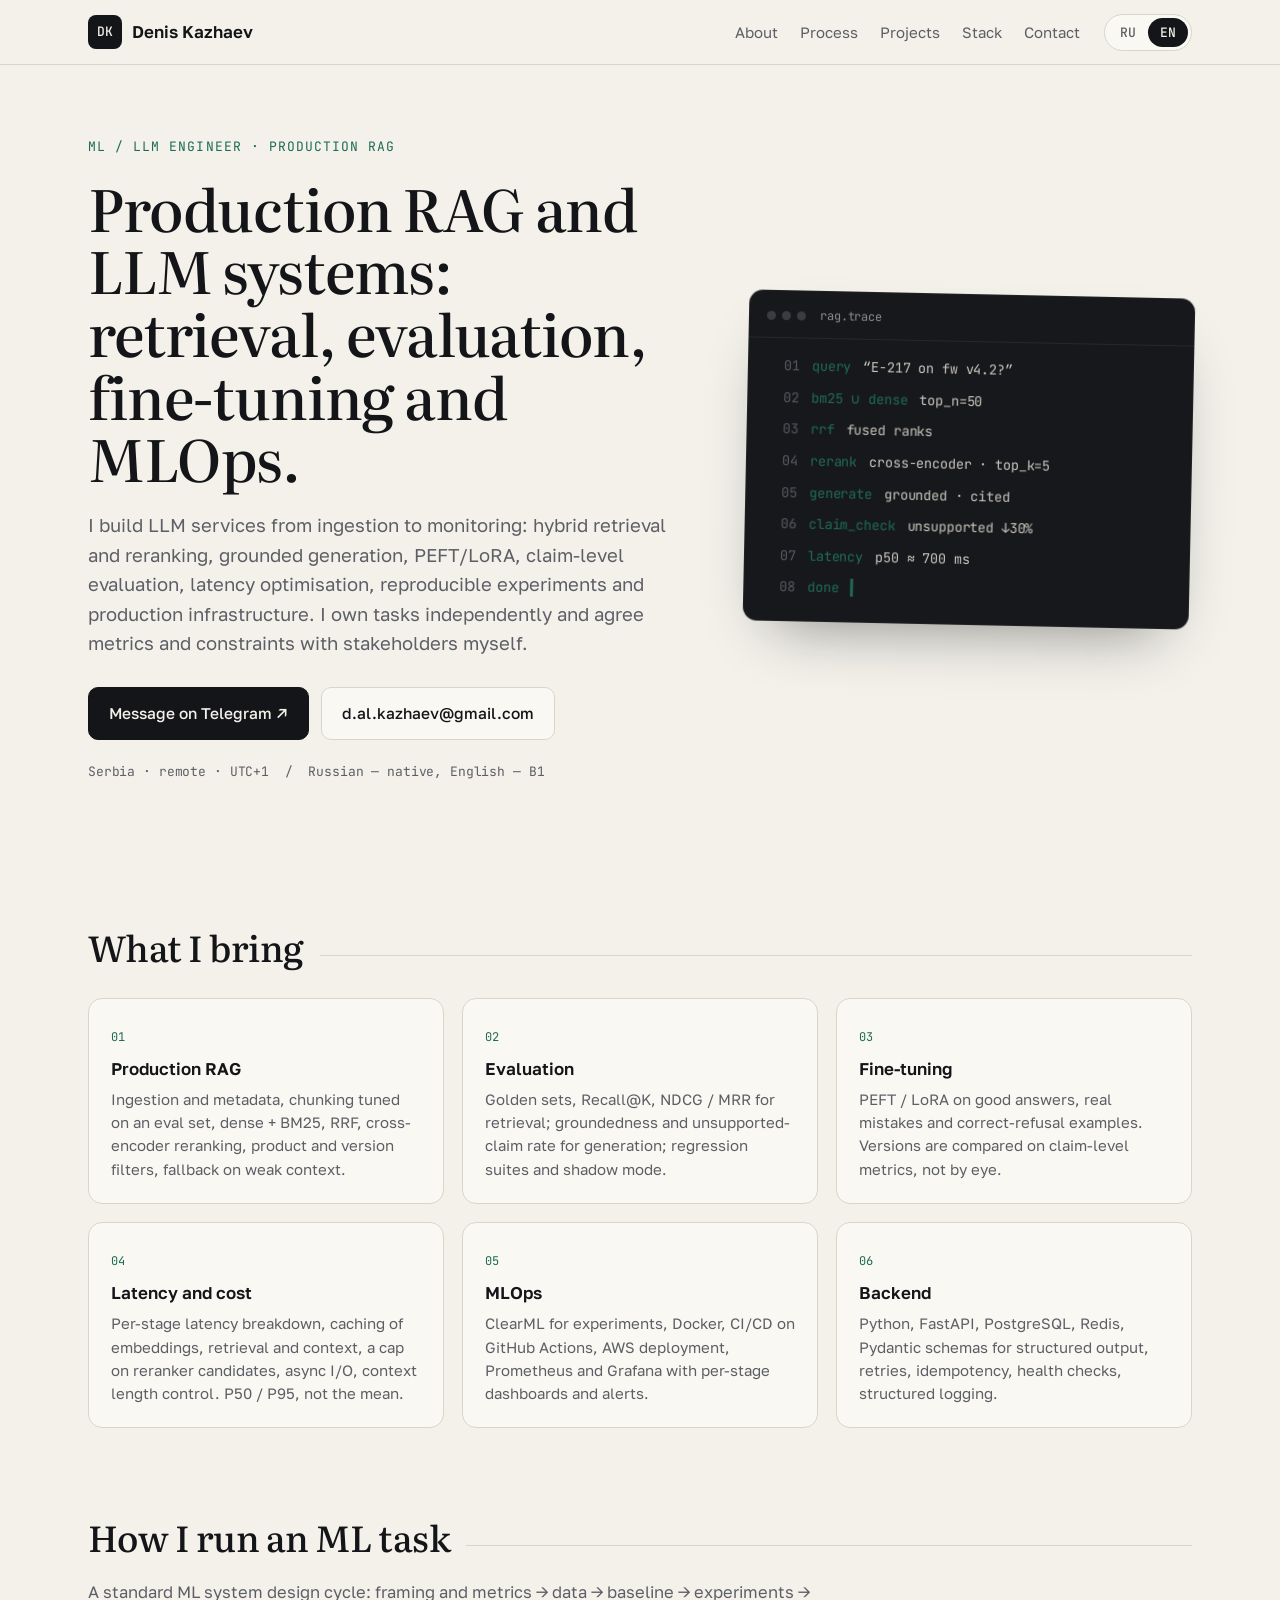
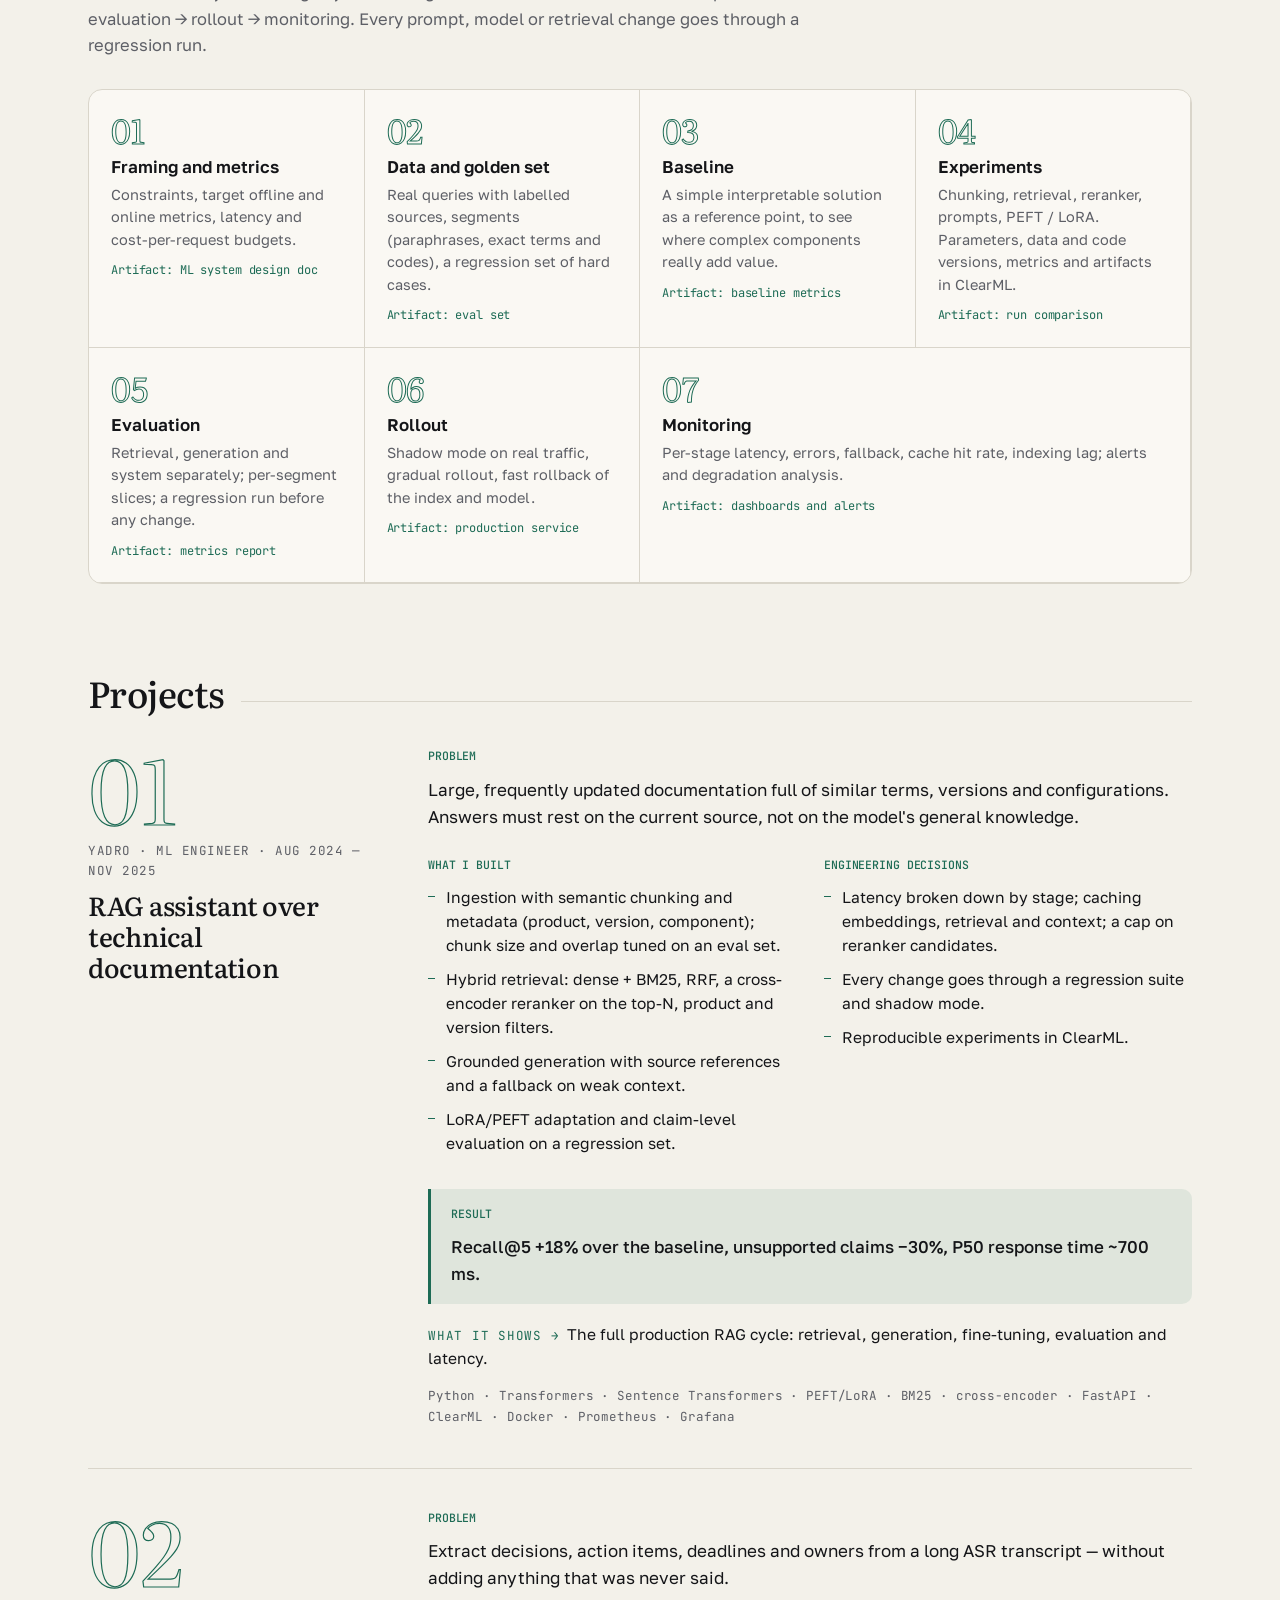
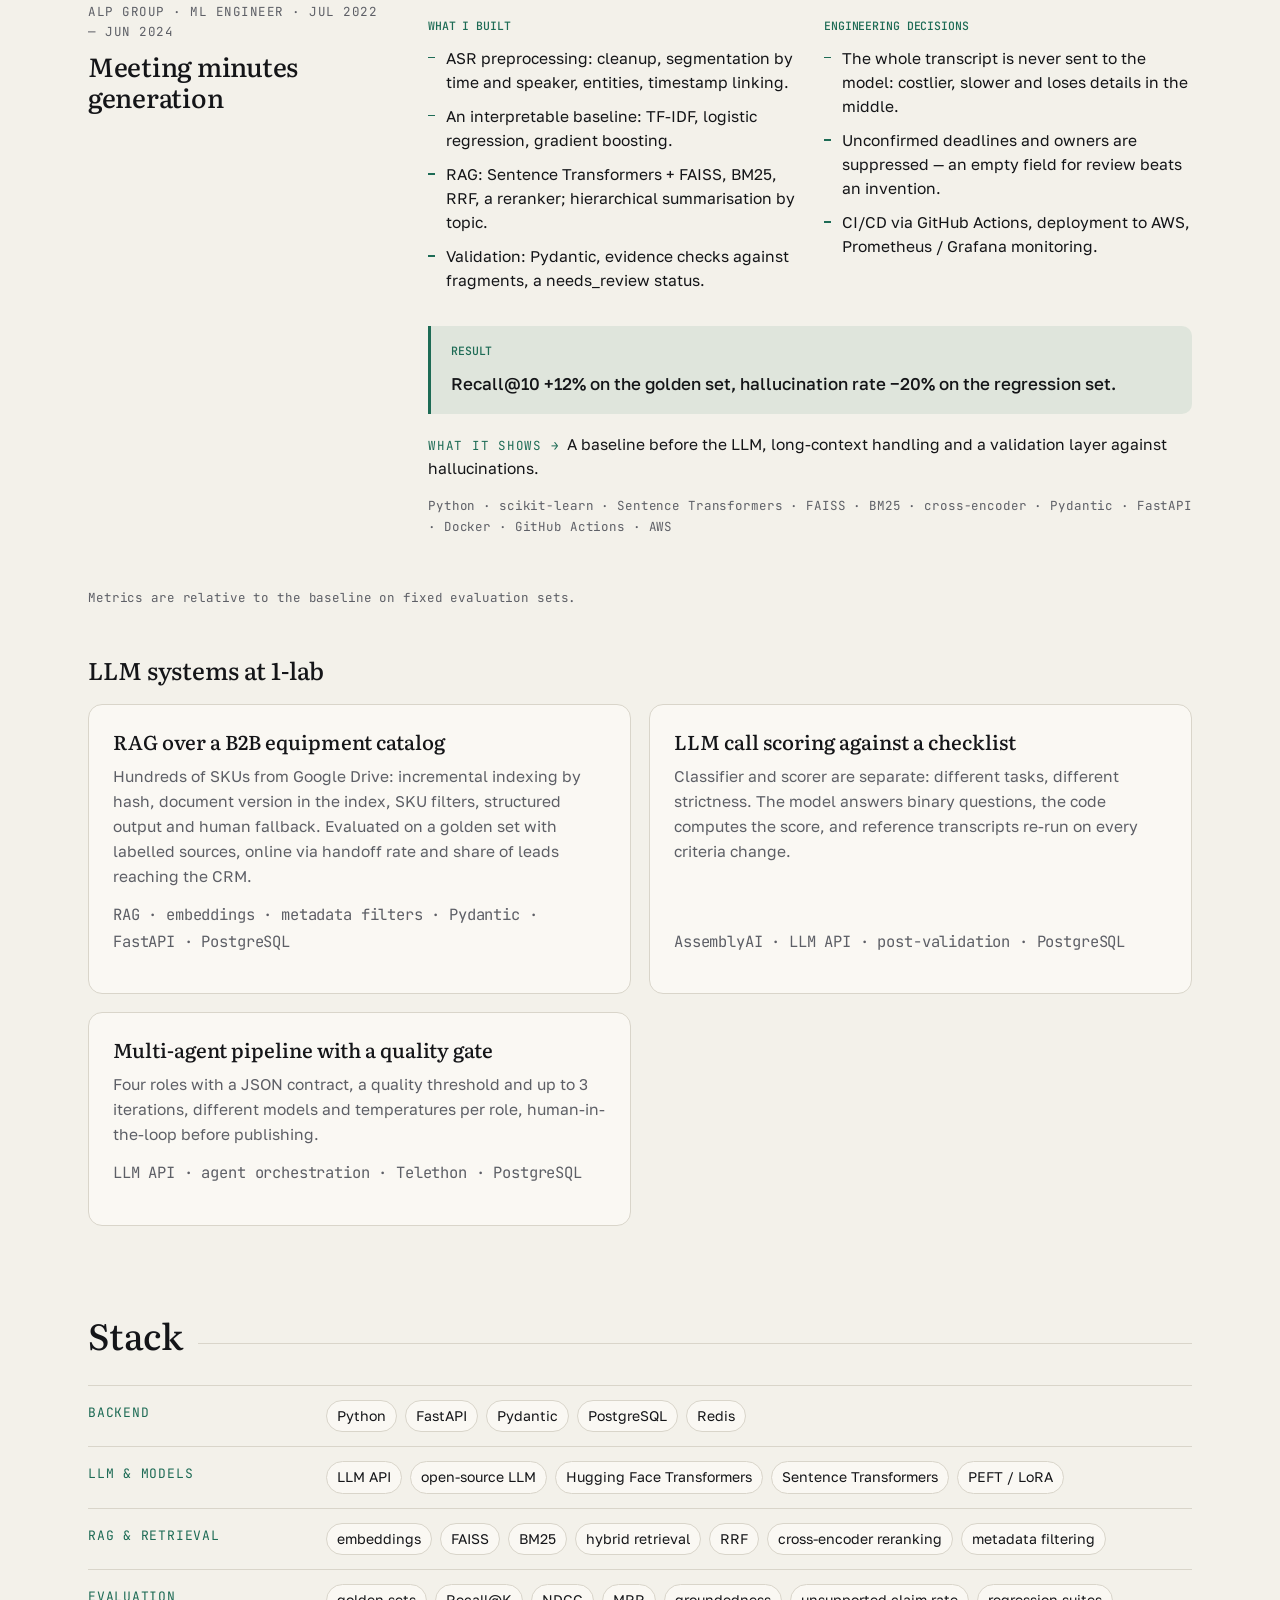
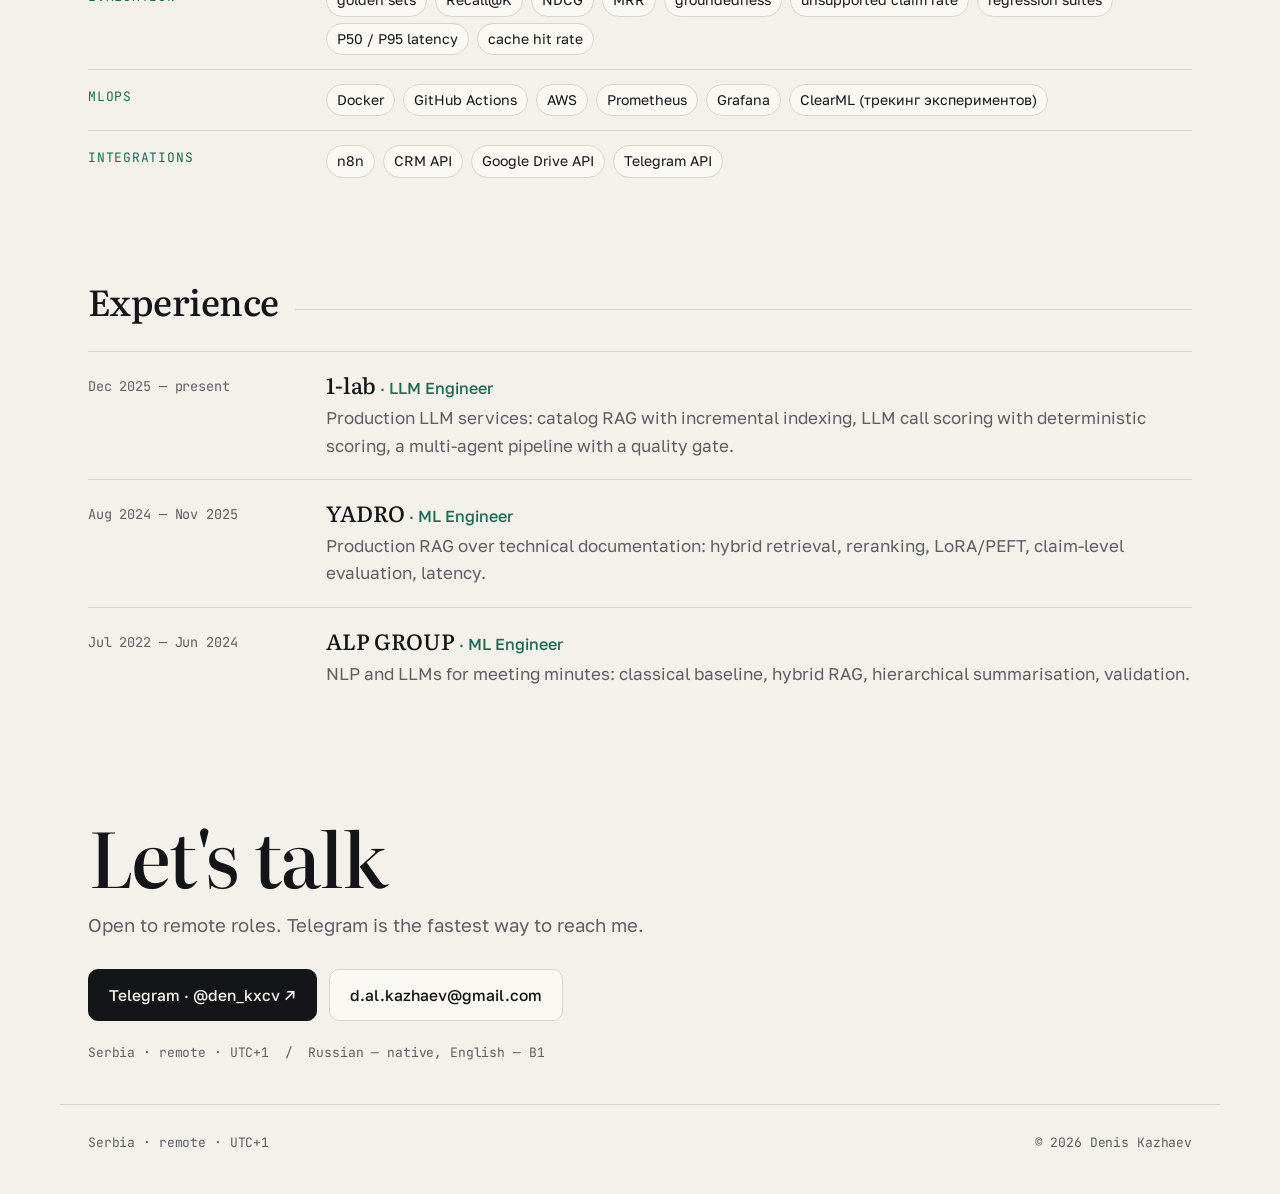
==== en/index.html @ eb9988f3 "Portfolio site" ====
<!doctype html>
<html lang="en" data-track="ml">
<head>
<meta charset="utf-8">
<meta name="viewport" content="width=device-width, initial-scale=1">
<title>Denis Kazhaev — ML / LLM Engineer</title>
<meta name="description" content="ML / LLM engineer: production RAG, hybrid retrieval and reranking, PEFT/LoRA, LLM evaluation, latency and MLOps.">
<meta property="og:title" content="Denis Kazhaev — ML / LLM Engineer">
<meta property="og:description" content="ML / LLM engineer: production RAG, hybrid retrieval and reranking, PEFT/LoRA, LLM evaluation, latency and MLOps.">
<meta property="og:type" content="profile">
<link rel="alternate" hreflang="ru" href="/ru/"><link rel="alternate" hreflang="en" href="/en/">
<link rel="preconnect" href="https://fonts.googleapis.com">
<link rel="preconnect" href="https://fonts.gstatic.com" crossorigin>
<link href="https://fonts.googleapis.com/css2?family=Golos+Text:wght@400;500;600&family=JetBrains+Mono:wght@400;500&family=Literata:ital,opsz,wght@0,7..72,400;0,7..72,500;0,7..72,600;1,7..72,400&display=swap" rel="stylesheet">
<link rel="stylesheet" href="../assets/style.css">
<link rel="icon" href="../assets/favicon.svg" type="image/svg+xml">
</head>
<body>

<header class="top">
  <div class="wrap top-in">
    <a class="mark" href="#top"><span class="mono">DK</span><span class="mark-name">Denis Kazhaev</span></a>
    <nav class="nav"><a href="#about">About</a><a href="#process">Process</a><a href="#cases">Projects</a><a href="#stack">Stack</a><a href="#contact">Contact</a></nav>
    <div class="switches">
      <div class="seg" role="group" aria-label="language"><a href="../ru/">RU</a><a href="../en/" class="on" aria-current="page">EN</a></div>
    </div>
  </div>
</header>
<main>

<section class="hero wrap" id="top">
  <div class="hero-text">
    <p class="kicker mono">ML / LLM Engineer · production RAG</p>
    <h1>Production RAG and LLM systems: retrieval, evaluation, fine-tuning and MLOps.</h1>
    <p class="lead">I build LLM services from ingestion to monitoring: hybrid retrieval and reranking, grounded generation, PEFT/LoRA, claim-level evaluation, latency optimisation, reproducible experiments and production infrastructure. I own tasks independently and agree metrics and constraints with stakeholders myself.</p>
    <div class="cta">
      <a class="btn btn-main" href="https://t.me/den_kxcv">Message on Telegram ↗</a>
      <a class="btn" href="mailto:d.al.kazhaev@gmail.com">d.al.kazhaev@gmail.com</a>
    </div>
    <p class="meta mono">Serbia · remote · UTC+1 &nbsp;/&nbsp; Russian — native, English — B1</p>
  </div>
  <figure class="trace" aria-hidden="true">
    <figcaption class="mono"><span class="dot"></span><span class="dot"></span><span class="dot"></span> rag.trace</figcaption>
    <ol class="mono"><li style="--i:0"><span class="ln">01</span><span class="fn">query</span><span class="arg">“E-217 on fw v4.2?”</span></li><li style="--i:1"><span class="ln">02</span><span class="fn">bm25 ∪ dense</span><span class="arg">top_n=50</span></li><li style="--i:2"><span class="ln">03</span><span class="fn">rrf</span><span class="arg">fused ranks</span></li><li style="--i:3"><span class="ln">04</span><span class="fn">rerank</span><span class="arg">cross-encoder · top_k=5</span></li><li style="--i:4"><span class="ln">05</span><span class="fn">generate</span><span class="arg">grounded · cited</span></li><li style="--i:5"><span class="ln">06</span><span class="fn">claim_check</span><span class="arg">unsupported ↓30%</span></li><li style="--i:6"><span class="ln">07</span><span class="fn">latency</span><span class="arg">p50 ≈ 700 ms</span></li><li style="--i:7"><span class="ln">08</span><span class="fn">done</span><span class="blink">▍</span></li></ol>
  </figure>
</section>
<section class="wrap block" id="about"><h2 class="h2">What I bring</h2><div class="prs"><div class="pr"><span class="pr-n mono">01</span><h4>Production RAG</h4><p>Ingestion and metadata, chunking tuned on an eval set, dense + BM25, RRF, cross-encoder reranking, product and version filters, fallback on weak context.</p></div><div class="pr"><span class="pr-n mono">02</span><h4>Evaluation</h4><p>Golden sets, Recall@K, NDCG / MRR for retrieval; groundedness and unsupported-claim rate for generation; regression suites and shadow mode.</p></div><div class="pr"><span class="pr-n mono">03</span><h4>Fine-tuning</h4><p>PEFT / LoRA on good answers, real mistakes and correct-refusal examples. Versions are compared on claim-level metrics, not by eye.</p></div><div class="pr"><span class="pr-n mono">04</span><h4>Latency and cost</h4><p>Per-stage latency breakdown, caching of embeddings, retrieval and context, a cap on reranker candidates, async I/O, context length control. P50 / P95, not the mean.</p></div><div class="pr"><span class="pr-n mono">05</span><h4>MLOps</h4><p>ClearML for experiments, Docker, CI/CD on GitHub Actions, AWS deployment, Prometheus and Grafana with per-stage dashboards and alerts.</p></div><div class="pr"><span class="pr-n mono">06</span><h4>Backend</h4><p>Python, FastAPI, PostgreSQL, Redis, Pydantic schemas for structured output, retries, idempotency, health checks, structured logging.</p></div></div></section><section class="wrap block" id="process"><h2 class="h2">How I run an ML task</h2><p class="section-lead">A standard ML system design cycle: framing and metrics → data → baseline → experiments → evaluation → rollout → monitoring. Every prompt, model or retrieval change goes through a regression run.</p><ol class="steps"><li><span class="st-n mono">01</span><div><h4>Framing and metrics</h4><p>Constraints, target offline and online metrics, latency and cost-per-request budgets.</p><p class="st-art mono">Artifact: ML system design doc</p></div></li><li><span class="st-n mono">02</span><div><h4>Data and golden set</h4><p>Real queries with labelled sources, segments (paraphrases, exact terms and codes), a regression set of hard cases.</p><p class="st-art mono">Artifact: eval set</p></div></li><li><span class="st-n mono">03</span><div><h4>Baseline</h4><p>A simple interpretable solution as a reference point, to see where complex components really add value.</p><p class="st-art mono">Artifact: baseline metrics</p></div></li><li><span class="st-n mono">04</span><div><h4>Experiments</h4><p>Chunking, retrieval, reranker, prompts, PEFT / LoRA. Parameters, data and code versions, metrics and artifacts in ClearML.</p><p class="st-art mono">Artifact: run comparison</p></div></li><li><span class="st-n mono">05</span><div><h4>Evaluation</h4><p>Retrieval, generation and system separately; per-segment slices; a regression run before any change.</p><p class="st-art mono">Artifact: metrics report</p></div></li><li><span class="st-n mono">06</span><div><h4>Rollout</h4><p>Shadow mode on real traffic, gradual rollout, fast rollback of the index and model.</p><p class="st-art mono">Artifact: production service</p></div></li><li><span class="st-n mono">07</span><div><h4>Monitoring</h4><p>Per-stage latency, errors, fallback, cache hit rate, indexing lag; alerts and degradation analysis.</p><p class="st-art mono">Artifact: dashboards and alerts</p></div></li></ol></section><section class="wrap block" id="cases"><h2 class="h2">Projects</h2>
<article class="case" data-tags="" id="case-yadro">
  <div class="case-head">
    <span class="case-num">01</span>
    <div>
      <p class="case-client mono">YADRO · ML Engineer · Aug 2024 — Nov 2025</p>
      <h3>RAG assistant over technical documentation</h3>
    </div>
  </div>
  <div class="case-body">
    <div class="case-problem"><h5 class="mono">Problem</h5><p>Large, frequently updated documentation full of similar terms, versions and configurations. Answers must rest on the current source, not on the model&#x27;s general knowledge.</p></div>
    
    <div class="case-cols">
      <div><h5 class="mono">What I built</h5><ul><li>Ingestion with semantic chunking and metadata (product, version, component); chunk size and overlap tuned on an eval set.</li><li>Hybrid retrieval: dense + BM25, RRF, a cross-encoder reranker on the top-N, product and version filters.</li><li>Grounded generation with source references and a fallback on weak context.</li><li>LoRA/PEFT adaptation and claim-level evaluation on a regression set.</li></ul></div>
      <div><h5 class="mono">Engineering decisions</h5><ul><li>Latency broken down by stage; caching embeddings, retrieval and context; a cap on reranker candidates.</li><li>Every change goes through a regression suite and shadow mode.</li><li>Reproducible experiments in ClearML.</li></ul></div>
    </div>
    <div class="case-result"><h5 class="mono">Result</h5><p>Recall@5 +18% over the baseline, unsupported claims −30%, P50 response time ~700 ms.</p></div>
    <p class="case-shows"><span class="mono">What it shows →</span> The full production RAG cycle: retrieval, generation, fine-tuning, evaluation and latency.</p>
    <p class="stackline mono">Python · Transformers · Sentence Transformers · PEFT/LoRA · BM25 · cross-encoder · FastAPI · ClearML · Docker · Prometheus · Grafana</p>
  </div>
</article>
<article class="case" data-tags="" id="case-alp">
  <div class="case-head">
    <span class="case-num">02</span>
    <div>
      <p class="case-client mono">ALP GROUP · ML Engineer · Jul 2022 — Jun 2024</p>
      <h3>Meeting minutes generation</h3>
    </div>
  </div>
  <div class="case-body">
    <div class="case-problem"><h5 class="mono">Problem</h5><p>Extract decisions, action items, deadlines and owners from a long ASR transcript — without adding anything that was never said.</p></div>
    
    <div class="case-cols">
      <div><h5 class="mono">What I built</h5><ul><li>ASR preprocessing: cleanup, segmentation by time and speaker, entities, timestamp linking.</li><li>An interpretable baseline: TF-IDF, logistic regression, gradient boosting.</li><li>RAG: Sentence Transformers + FAISS, BM25, RRF, a reranker; hierarchical summarisation by topic.</li><li>Validation: Pydantic, evidence checks against fragments, a needs_review status.</li></ul></div>
      <div><h5 class="mono">Engineering decisions</h5><ul><li>The whole transcript is never sent to the model: costlier, slower and loses details in the middle.</li><li>Unconfirmed deadlines and owners are suppressed — an empty field for review beats an invention.</li><li>CI/CD via GitHub Actions, deployment to AWS, Prometheus / Grafana monitoring.</li></ul></div>
    </div>
    <div class="case-result"><h5 class="mono">Result</h5><p>Recall@10 +12% on the golden set, hallucination rate −20% on the regression set.</p></div>
    <p class="case-shows"><span class="mono">What it shows →</span> A baseline before the LLM, long-context handling and a validation layer against hallucinations.</p>
    <p class="stackline mono">Python · scikit-learn · Sentence Transformers · FAISS · BM25 · cross-encoder · Pydantic · FastAPI · Docker · GitHub Actions · AWS</p>
  </div>
</article><p class="note mono">Metrics are relative to the baseline on fixed evaluation sets.</p><h3 class="h3">LLM systems at 1-lab</h3><div class="grid2"><article class="card" id="case-seller" data-tags=""><h4>RAG over a B2B equipment catalog</h4><p>Hundreds of SKUs from Google Drive: incremental indexing by hash, document version in the index, SKU filters, structured output and human fallback. Evaluated on a golden set with labelled sources, online via handoff rate and share of leads reaching the CRM.</p><p class="stackline mono">RAG · embeddings · metadata filters · Pydantic · FastAPI · PostgreSQL</p></article><article class="card" id="case-callqc" data-tags=""><h4>LLM call scoring against a checklist</h4><p>Classifier and scorer are separate: different tasks, different strictness. The model answers binary questions, the code computes the score, and reference transcripts re-run on every criteria change.</p><p class="stackline mono">AssemblyAI · LLM API · post-validation · PostgreSQL</p></article><article class="card" id="case-editorial" data-tags=""><h4>Multi-agent pipeline with a quality gate</h4><p>Four roles with a JSON contract, a quality threshold and up to 3 iterations, different models and temperatures per role, human-in-the-loop before publishing.</p><p class="stackline mono">LLM API · agent orchestration · Telethon · PostgreSQL</p></article></div></section><section class="wrap block" id="stack"><h2 class="h2">Stack</h2><dl class="skills"><div class="sk"><dt class="mono">Backend</dt><dd><ul class="tags"><li>Python</li><li>FastAPI</li><li>Pydantic</li><li>PostgreSQL</li><li>Redis</li></ul></dd></div><div class="sk"><dt class="mono">LLM &amp; models</dt><dd><ul class="tags"><li>LLM API</li><li>open-source LLM</li><li>Hugging Face Transformers</li><li>Sentence Transformers</li><li>PEFT / LoRA</li></ul></dd></div><div class="sk"><dt class="mono">RAG &amp; retrieval</dt><dd><ul class="tags"><li>embeddings</li><li>FAISS</li><li>BM25</li><li>hybrid retrieval</li><li>RRF</li><li>cross-encoder reranking</li><li>metadata filtering</li></ul></dd></div><div class="sk"><dt class="mono">Evaluation</dt><dd><ul class="tags"><li>golden sets</li><li>Recall@K</li><li>NDCG</li><li>MRR</li><li>groundedness</li><li>unsupported claim rate</li><li>regression suites</li><li>P50 / P95 latency</li><li>cache hit rate</li></ul></dd></div><div class="sk"><dt class="mono">MLOps</dt><dd><ul class="tags"><li>Docker</li><li>GitHub Actions</li><li>AWS</li><li>Prometheus</li><li>Grafana</li><li>ClearML (трекинг экспериментов)</li></ul></dd></div><div class="sk"><dt class="mono">Integrations</dt><dd><ul class="tags"><li>n8n</li><li>CRM API</li><li>Google Drive API</li><li>Telegram API</li></ul></dd></div></dl></section><section class="wrap block" id="experience"><h2 class="h2">Experience</h2><ol class="timeline"><li><span class="period mono">Dec 2025 — present</span><div><h4>1-lab <span class="role">· LLM Engineer</span></h4><p>Production LLM services: catalog RAG with incremental indexing, LLM call scoring with deterministic scoring, a multi-agent pipeline with a quality gate.</p></div></li><li><span class="period mono">Aug 2024 — Nov 2025</span><div><h4>YADRO <span class="role">· ML Engineer</span></h4><p>Production RAG over technical documentation: hybrid retrieval, reranking, LoRA/PEFT, claim-level evaluation, latency.</p></div></li><li><span class="period mono">Jul 2022 — Jun 2024</span><div><h4>ALP GROUP <span class="role">· ML Engineer</span></h4><p>NLP and LLMs for meeting minutes: classical baseline, hybrid RAG, hierarchical summarisation, validation.</p></div></li></ol></section>

<section class="wrap contact" id="contact">
  <h2>Let&#x27;s talk</h2>
  <p class="lead">Open to remote roles. Telegram is the fastest way to reach me.</p>
  <div class="cta">
    <a class="btn btn-main" href="https://t.me/den_kxcv">Telegram · @den_kxcv ↗</a>
    <a class="btn" href="mailto:d.al.kazhaev@gmail.com">d.al.kazhaev@gmail.com</a>
  </div>
  <p class="meta mono">Serbia · remote · UTC+1 &nbsp;/&nbsp; Russian — native, English — B1</p>
</section>
<footer class="wrap foot mono">
  <span>Serbia · remote · UTC+1</span>
  <span>© 2026 Denis Kazhaev</span>
</footer>
</main>
<script src="../assets/app.js" defer></script>
</body>
</html>
---- assets/style.css ----
:root {
  --paper: #f3f1ea;
  --card: #faf8f3;
  --ink: #141518;
  --muted: #5d5f66;
  --line: #d9d5ca;
  --accent: #cf4310;
  --accent-soft: rgba(207, 67, 16, 0.08);
  --trace-bg: #17181b;
  --trace-ink: #e9e6dc;
  --serif: "Literata", Georgia, serif;
  --sans: "Golos Text", system-ui, sans-serif;
  --mono: "JetBrains Mono", ui-monospace, monospace;
  color-scheme: light;
}
:root[data-track="ml"] { --accent: #1d6b55; --accent-soft: rgba(29, 107, 85, 0.09); }

@media (prefers-color-scheme: dark) {
  :root:not([data-theme="light"]) {
    --paper: #111214; --card: #18191c; --ink: #ebe8e0; --muted: #9a9ca3; --line: #2b2d31;
    --accent: #ff7a45; --accent-soft: rgba(255, 122, 69, 0.1); --trace-bg: #0b0c0d; color-scheme: dark;
  }
  :root:not([data-theme="light"])[data-track="ml"] { --accent: #53c39c; --accent-soft: rgba(83, 195, 156, 0.1); }
}

* { box-sizing: border-box; }
html { scroll-behavior: smooth; scroll-padding-top: 80px; }
body {
  margin: 0; background: var(--paper); color: var(--ink);
  font: 17px/1.6 var(--sans); -webkit-font-smoothing: antialiased;
  background-image: radial-gradient(var(--line) 0.6px, transparent 0.6px);
  background-size: 22px 22px; background-attachment: fixed;
}
a { color: inherit; }
.mono { font-family: var(--mono); letter-spacing: -0.01em; }
.wrap { max-width: 1160px; margin: 0 auto; padding: 0 28px; }

/* header */
.top { position: sticky; top: 0; z-index: 10; background: color-mix(in srgb, var(--paper) 88%, transparent);
  backdrop-filter: blur(10px); border-bottom: 1px solid var(--line); }
.top-in { display: flex; align-items: center; gap: 24px; height: 64px; }
.mark { display: flex; align-items: center; gap: 10px; text-decoration: none; font-weight: 600; white-space: nowrap; }
.mark .mono { display: grid; place-items: center; width: 34px; height: 34px; border-radius: 8px;
  background: var(--ink); color: var(--paper); font-size: 13px; font-weight: 500; }
.nav { display: flex; gap: 22px; margin-left: auto; font-size: 15px; }
.nav a { text-decoration: none; color: var(--muted); }
.nav a:hover { color: var(--ink); }
.switches { display: flex; gap: 10px; }
.seg { display: flex; border: 1px solid var(--line); border-radius: 999px; padding: 3px; background: var(--card); }
.seg a { font: 500 13px/1 var(--mono); padding: 8px 12px; border-radius: 999px; text-decoration: none; color: var(--muted);
  white-space: nowrap; transition: background .2s, color .2s; }
.seg a:hover { color: var(--ink); }
.seg a.on { background: var(--ink); color: var(--paper); }
.seg-track a.on { background: var(--accent); color: #fff; }

/* hero */
.hero { display: grid; grid-template-columns: 1.35fr 1fr; gap: 56px; align-items: center; padding-top: 72px; padding-bottom: 56px; }
.kicker { color: var(--accent); font-size: 13px; text-transform: uppercase; letter-spacing: .08em; margin: 0 0 18px; }
h1 { font: 500 clamp(34px, 4.6vw, 58px)/1.08 var(--serif); letter-spacing: -0.02em; margin: 0 0 22px; }
.lead { font-size: 18.5px; color: var(--muted); max-width: 640px; margin: 0 0 28px; }
.cta { display: flex; flex-wrap: wrap; gap: 12px; margin-bottom: 22px; }
.btn { display: inline-flex; align-items: center; padding: 13px 20px; border-radius: 10px; border: 1px solid var(--line);
  background: var(--card); text-decoration: none; font-weight: 500; font-size: 15.5px; transition: transform .15s, border-color .15s; }
.btn:hover { transform: translateY(-1px); border-color: var(--ink); }
.btn-main { background: var(--ink); color: var(--paper); border-color: var(--ink); }
.meta { font-size: 13px; color: var(--muted); margin: 0; }

.trace { margin: 0; background: var(--trace-bg); color: var(--trace-ink); border-radius: 14px; padding: 16px 0 18px;
  box-shadow: 0 30px 60px -30px rgba(0,0,0,.45), 0 0 0 1px rgba(255,255,255,.04) inset; transform: rotate(1.2deg); }
.trace figcaption { display: flex; gap: 6px; align-items: center; padding: 0 18px 12px; font-size: 12px; color: #8b8d93;
  border-bottom: 1px solid rgba(255,255,255,.07); }
.trace .dot { width: 9px; height: 9px; border-radius: 50%; background: #3a3c41; }
.trace figcaption .dot:last-of-type { margin-right: 8px; }
.trace ol { list-style: none; margin: 12px 0 0; padding: 0; font-size: 13.5px; }
.trace li { display: grid; grid-template-columns: 34px auto 1fr; gap: 12px; padding: 5px 18px;
  opacity: 0; animation: row .45s ease forwards; animation-delay: calc(var(--i) * 170ms + 250ms); }
.trace .ln { color: #55585f; text-align: right; }
.trace .fn { color: var(--accent); }
.trace .arg { color: #c9c6bc; overflow: hidden; text-overflow: ellipsis; white-space: nowrap; }
.trace .blink { animation: blink 1s steps(1) infinite; color: var(--accent); }
@keyframes row { from { opacity: 0; transform: translateX(-6px); } to { opacity: 1; transform: none; } }
@keyframes blink { 50% { opacity: 0; } }

/* stats */
.stats { display: grid; grid-template-columns: repeat(4, 1fr); border-top: 1px solid var(--ink); border-bottom: 1px solid var(--line); }
.stat { padding: 26px 22px 26px 0; }
.stat + .stat { padding-left: 22px; border-left: 1px solid var(--line); }
.stat-n { font: 500 clamp(30px, 3.4vw, 44px)/1 var(--serif); color: var(--accent); margin-bottom: 10px; }
.stat-l { font-size: 14.5px; color: var(--muted); line-height: 1.45; }
.note { font-size: 12.5px; color: var(--muted); margin: 10px 0 0; }

/* blocks */
.block { padding-top: 88px; }
.h2 { font: 500 clamp(26px, 2.8vw, 36px)/1.15 var(--serif); letter-spacing: -0.015em; margin: 0 0 30px;
  display: flex; align-items: baseline; gap: 16px; }
.h2::after { content: ""; flex: 1; height: 1px; background: var(--line); transform: translateY(-6px); }
.hint { color: var(--muted); margin: -16px 0 16px; font-size: 15px; }

.prs { display: grid; grid-template-columns: repeat(3, 1fr); gap: 18px; }
.pr { background: var(--card); border: 1px solid var(--line); border-radius: 14px; padding: 22px; }
.pr-n { font-size: 12px; color: var(--accent); }
.pr h4 { font: 600 17px/1.3 var(--sans); margin: 10px 0 8px; }
.pr p { margin: 0; font-size: 15px; color: var(--muted); line-height: 1.55; }

/* matrix */
.chips { display: flex; flex-wrap: wrap; gap: 8px; margin-bottom: 18px; }
.chip, .fbtn { font-size: 12.5px; cursor: pointer; border: 1px solid var(--line); background: var(--card); color: var(--ink);
  border-radius: 999px; padding: 7px 12px; transition: all .15s; }
.chip:hover, .fbtn:hover { border-color: var(--accent); }
.chip.on, .fbtn.on { background: var(--accent); border-color: var(--accent); color: #fff; }
.matrix-wrap { overflow-x: auto; border: 1px solid var(--line); border-radius: 14px; background: var(--card); }
.matrix { border-collapse: collapse; width: 100%; min-width: 860px; font-size: 14.5px; }
.matrix th, .matrix td { border-bottom: 1px solid var(--line); padding: 10px 6px; }
.matrix thead th { position: sticky; top: 0; background: var(--card); vertical-align: bottom; }
.matrix thead .fbtn { padding: 5px 9px; font-size: 11.5px; white-space: nowrap; }
.matrix tbody th { text-align: left; font-weight: 500; min-width: 230px; padding-left: 16px; line-height: 1.35; }
.matrix tbody th a { text-decoration: none; }
.matrix tbody th a:hover { color: var(--accent); }
.matrix td { text-align: center; color: var(--accent); font-size: 16px; }
.matrix td.c1 { opacity: .55; }
.matrix tr:last-child > * { border-bottom: 0; }
.matrix tbody tr { transition: opacity .2s; }
.matrix tbody tr.dim { opacity: .25; }

/* featured cases */
.case { display: grid; grid-template-columns: 300px 1fr; gap: 40px; padding: 40px 0; border-top: 1px solid var(--line); }
.case:first-of-type { border-top: 0; padding-top: 4px; }
.case-head { position: sticky; top: 96px; align-self: start; }
.case-num { font: 400 88px/0.9 var(--serif); color: transparent; -webkit-text-stroke: 1.2px var(--accent); display: block; margin-bottom: 14px; }
.case-client { font-size: 12.5px; color: var(--muted); margin: 0 0 8px; text-transform: uppercase; letter-spacing: .04em; }
.case h3 { font: 500 26px/1.2 var(--serif); margin: 0; letter-spacing: -0.01em; }
h5 { font-size: 11.5px; font-weight: 500; text-transform: uppercase; letter-spacing: .1em; color: var(--accent); margin: 0 0 10px; }
.case-problem p { margin: 0 0 26px; font-size: 17px; }
.case-cols { display: grid; grid-template-columns: 1fr 1fr; gap: 28px; margin-bottom: 24px; }
.case ul { margin: 0; padding: 0; list-style: none; }
.case li { position: relative; padding-left: 18px; margin-bottom: 10px; font-size: 15.5px; line-height: 1.55; }
.case li::before { content: ""; position: absolute; left: 0; top: .72em; width: 7px; height: 1.5px; background: var(--accent); }
.case-result { background: var(--accent-soft); border-left: 3px solid var(--accent); border-radius: 0 10px 10px 0; padding: 16px 20px; margin-bottom: 18px; }
.case-result p { margin: 0; font-weight: 500; }
.stackline { font-size: 12.5px; color: var(--muted); margin: 0; line-height: 1.7; }
.case.hide, .card.hide { display: none; }

/* cards */
.grid2 { display: grid; grid-template-columns: 1fr 1fr; gap: 18px; }
.card { background: var(--card); border: 1px solid var(--line); border-radius: 14px; padding: 24px; display: flex; flex-direction: column;
  transition: border-color .2s, transform .2s; }
.card:hover { border-color: var(--accent); transform: translateY(-2px); }
.card h4 { font: 500 20px/1.25 var(--serif); margin: 0 0 10px; }
.card p { margin: 0 0 14px; font-size: 15.5px; color: var(--muted); }
.card .stackline { margin-top: auto; }

/* timeline */
.timeline { list-style: none; margin: 0; padding: 0; }
.timeline li { display: grid; grid-template-columns: 210px 1fr; gap: 28px; padding: 20px 0; border-top: 1px solid var(--line); }
.period { font-size: 13.5px; color: var(--muted); padding-top: 4px; }
.timeline h4 { font: 500 22px/1.2 var(--serif); margin: 0 0 6px; }
.timeline .role { color: var(--accent); font-family: var(--sans); font-size: 16px; font-weight: 500; }
.timeline p { margin: 0; color: var(--muted); }

/* skills */
.skills { margin: 0; }
.sk { display: grid; grid-template-columns: 210px 1fr; gap: 28px; padding: 14px 0; border-top: 1px solid var(--line); }
.sk dt { font-size: 13px; color: var(--accent); text-transform: uppercase; letter-spacing: .06em; padding-top: 3px; }
.sk dd { margin: 0; }

/* contact */
.contact { padding-top: 110px; padding-bottom: 40px; }
.contact h2 { font: 500 clamp(40px, 6vw, 76px)/1 var(--serif); letter-spacing: -0.025em; margin: 0 0 18px; }
.foot { display: flex; justify-content: space-between; gap: 16px; flex-wrap: wrap; padding-top: 28px; padding-bottom: 40px;
  border-top: 1px solid var(--line); font-size: 13px; color: var(--muted); }
.foot a { color: var(--accent); text-decoration: none; }


/* about / process */
.section-lead { color: var(--muted); max-width: 760px; margin: -8px 0 30px; font-size: 16.5px; }
.steps { list-style: none; margin: 0; padding: 0; display: grid; grid-template-columns: repeat(auto-fit, minmax(230px, 1fr));
  gap: 0; border: 1px solid var(--line); border-radius: 14px; background: var(--card); overflow: hidden; counter-reset: s; }
.steps li { display: flex; flex-direction: column; gap: 10px; padding: 22px; border-right: 1px solid var(--line); border-bottom: 1px solid var(--line);
  position: relative; }
.st-n { font: 400 34px/1 var(--serif); color: transparent; -webkit-text-stroke: 1px var(--accent); }
.steps h4 { font: 600 17px/1.3 var(--sans); margin: 0 0 6px; }
.steps p { margin: 0; font-size: 14.5px; color: var(--muted); line-height: 1.55; }
.steps .st-art { margin-top: 10px; font-size: 12px; color: var(--accent); }
.steps li:hover { background: var(--accent-soft); }
.steps { grid-template-columns: repeat(4, 1fr); }
.steps li:last-child { grid-column: span 2; }

/* cases extras */
.filter { display: flex; flex-wrap: wrap; align-items: center; gap: 10px 14px; margin: -8px 0 26px; }
.filter .hint { margin: 0; }
.filter .chips { margin: 0; }
.h3 { font: 500 24px/1.2 var(--serif); margin: 48px 0 20px; }
.case-part { border: 1px dashed var(--accent); border-radius: 10px; padding: 14px 18px; margin: -6px 0 24px; }
.case-part p { margin: 0; font-size: 15.5px; }
.case-shows { margin: 0 0 14px; font-size: 15.5px; }
.case-shows .mono { color: var(--accent); font-size: 12.5px; text-transform: uppercase; letter-spacing: .06em; margin-right: 4px; }
.matrix-box { margin-top: 30px; }
.matrix-box summary { cursor: pointer; font-size: 13px; color: var(--muted); padding: 10px 0; list-style: none; }
.matrix-box summary::before { content: "+ "; color: var(--accent); }
.matrix-box[open] summary::before { content: "− "; }
.matrix thead th { font-size: 11.5px; font-weight: 500; color: var(--muted); white-space: nowrap; }

/* stack tags */
.tags { list-style: none; margin: 0; padding: 0; display: flex; flex-wrap: wrap; gap: 6px 8px; }
.tags li { font-size: 14px; padding: 4px 10px; border: 1px solid var(--line); border-radius: 999px; background: var(--card); }

/* reveal */
@media (prefers-reduced-motion: no-preference) {
  .hero-text > * { animation: rise .7s cubic-bezier(.2,.7,.2,1) both; }
  .hero-text > :nth-child(2) { animation-delay: .08s; }
  .hero-text > :nth-child(3) { animation-delay: .16s; }
  .hero-text > :nth-child(4) { animation-delay: .24s; }
  .hero-text > :nth-child(5) { animation-delay: .32s; }
}
@media (prefers-reduced-motion: reduce) { .trace li { animation: none; opacity: 1; } }
@keyframes rise { from { opacity: 0; transform: translateY(14px); } to { opacity: 1; transform: none; } }

/* responsive */
@media (max-width: 1020px) {
  .nav { display: none; }
  .switches { margin-left: auto; }
  .hero { grid-template-columns: 1fr; gap: 36px; padding-top: 44px; }
  .trace { transform: none; }
  .prs { grid-template-columns: 1fr 1fr; }
  .steps { grid-template-columns: 1fr 1fr; }
  .case { grid-template-columns: 1fr; gap: 18px; }
  .case-head { position: static; display: flex; gap: 18px; align-items: flex-end; }
  .case-num { font-size: 64px; margin: 0; }
}
@media (max-width: 720px) {
  body { font-size: 16px; }
  .wrap { padding: 0 16px; }
  .top-in { height: auto; padding: 10px 16px; flex-wrap: wrap; gap: 10px; }
  .mark-name { display: none; }
  .seg a { padding: 7px 10px; font-size: 12px; }
  .stats { grid-template-columns: 1fr 1fr; }
  .stat:nth-child(3) { padding-left: 0; border-left: 0; }
  .stat:nth-child(n+3) { border-top: 1px solid var(--line); }
  .prs, .grid2, .case-cols, .steps { grid-template-columns: 1fr; }
  .steps li:last-child { grid-column: auto; }
  .timeline li, .sk { grid-template-columns: 1fr; gap: 6px; }
  .block { padding-top: 64px; }
  .hero { padding-top: 32px; padding-bottom: 40px; }
  .contact { padding-top: 80px; }
  .foot { padding-bottom: 32px; }
  .trace li { grid-template-columns: 26px auto 1fr; gap: 8px; padding: 5px 12px; font-size: 12.5px; }
}
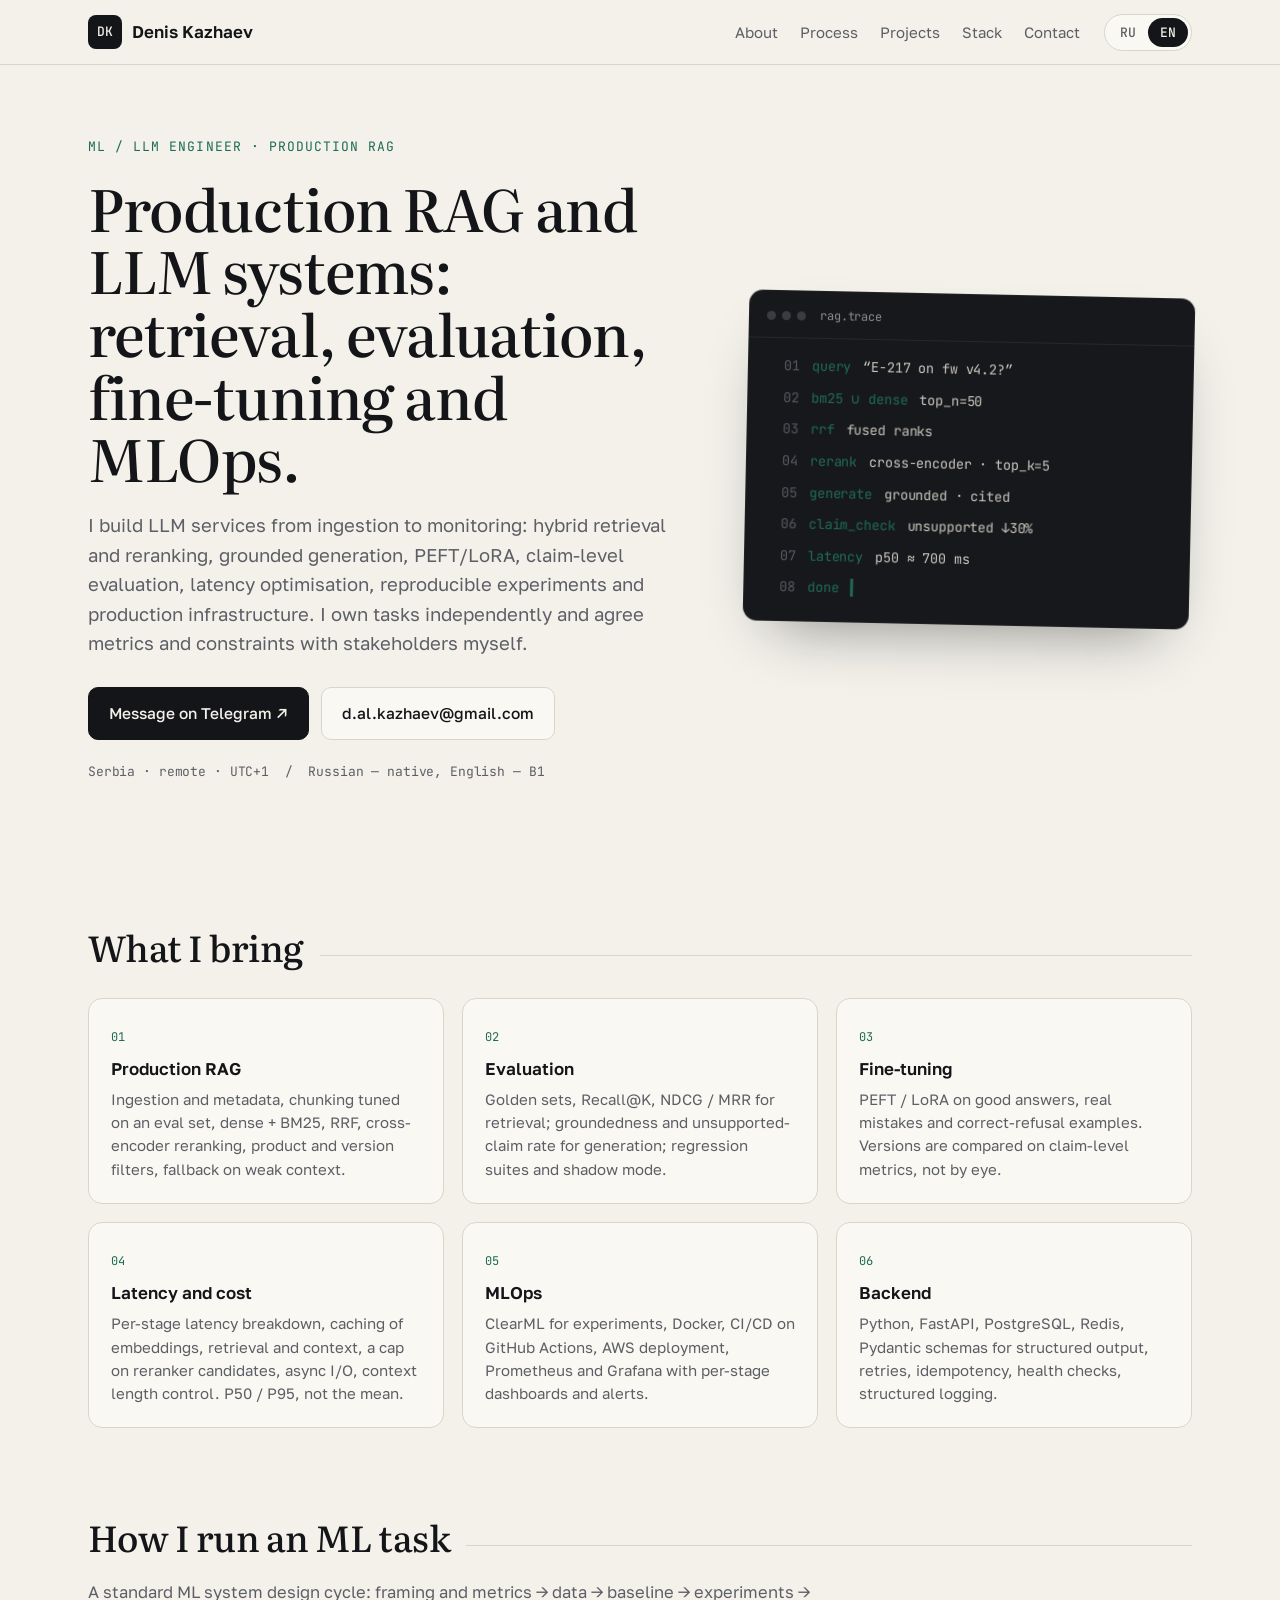
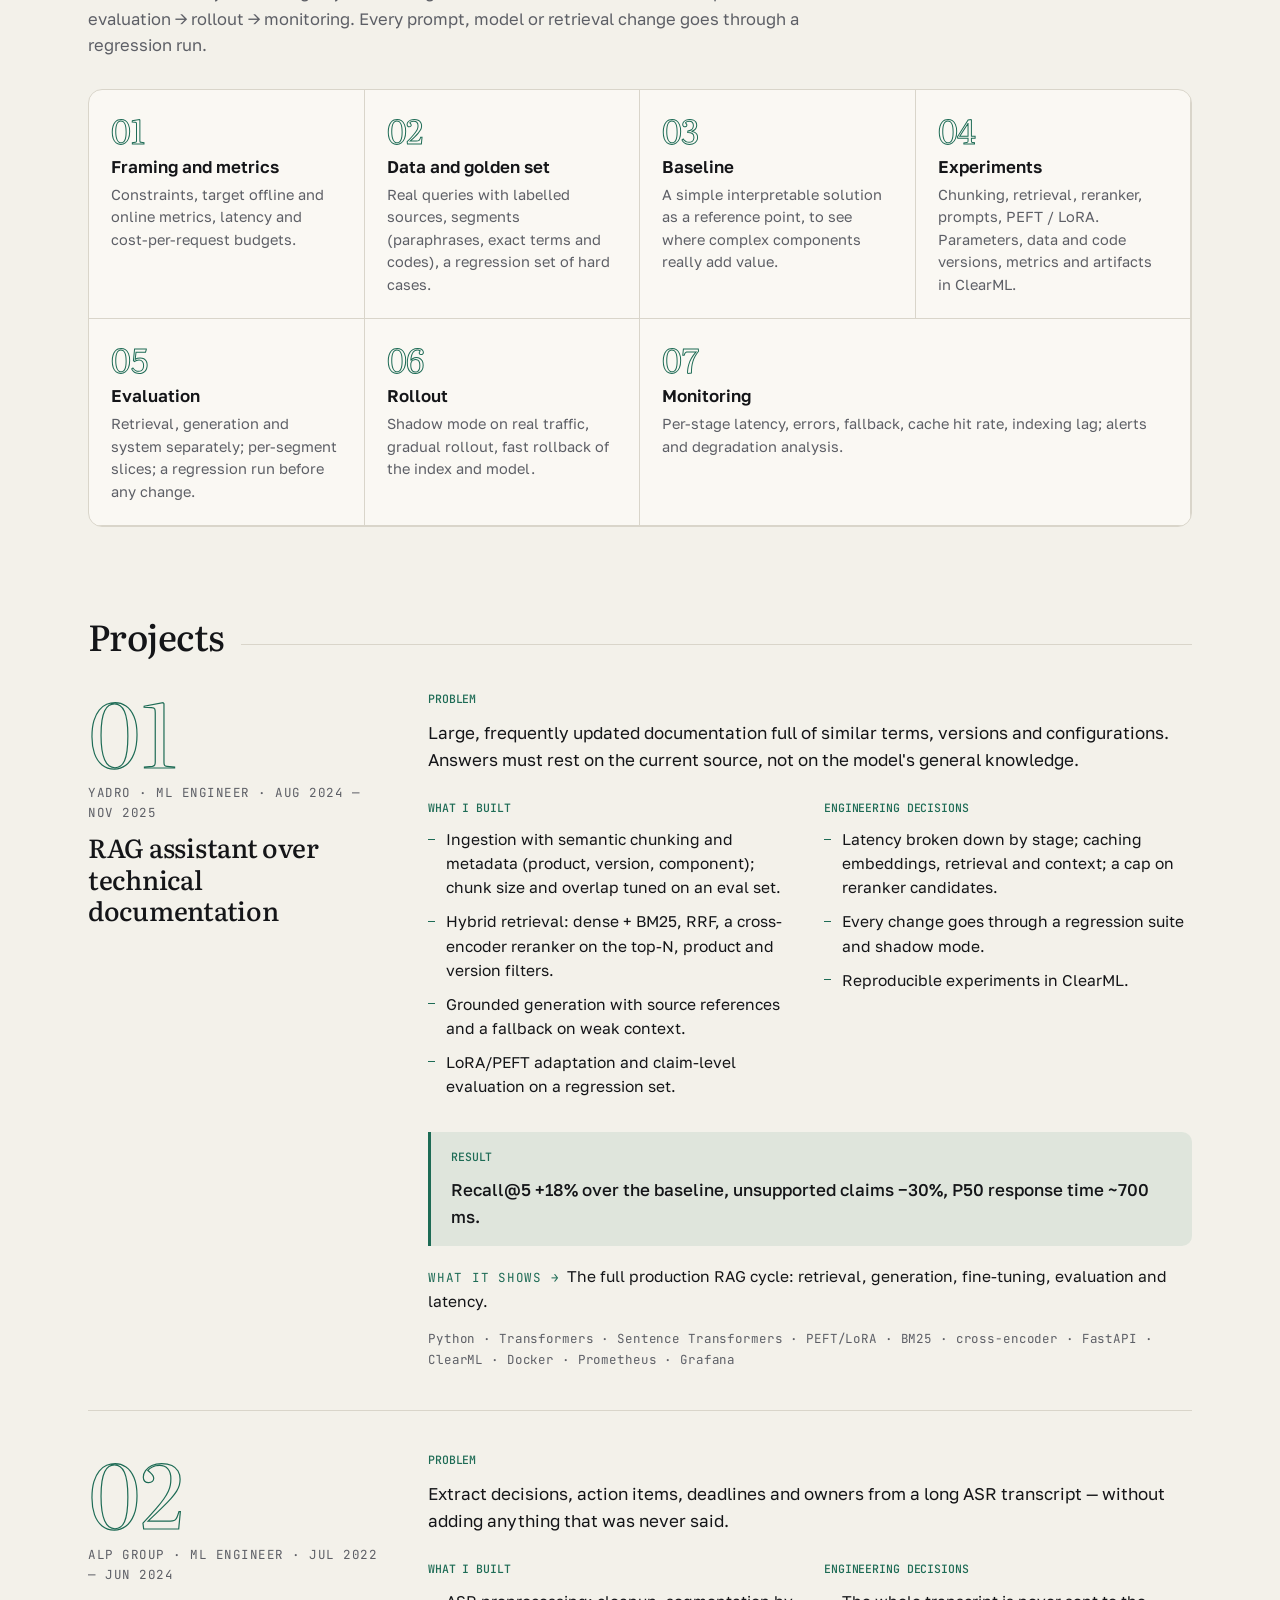
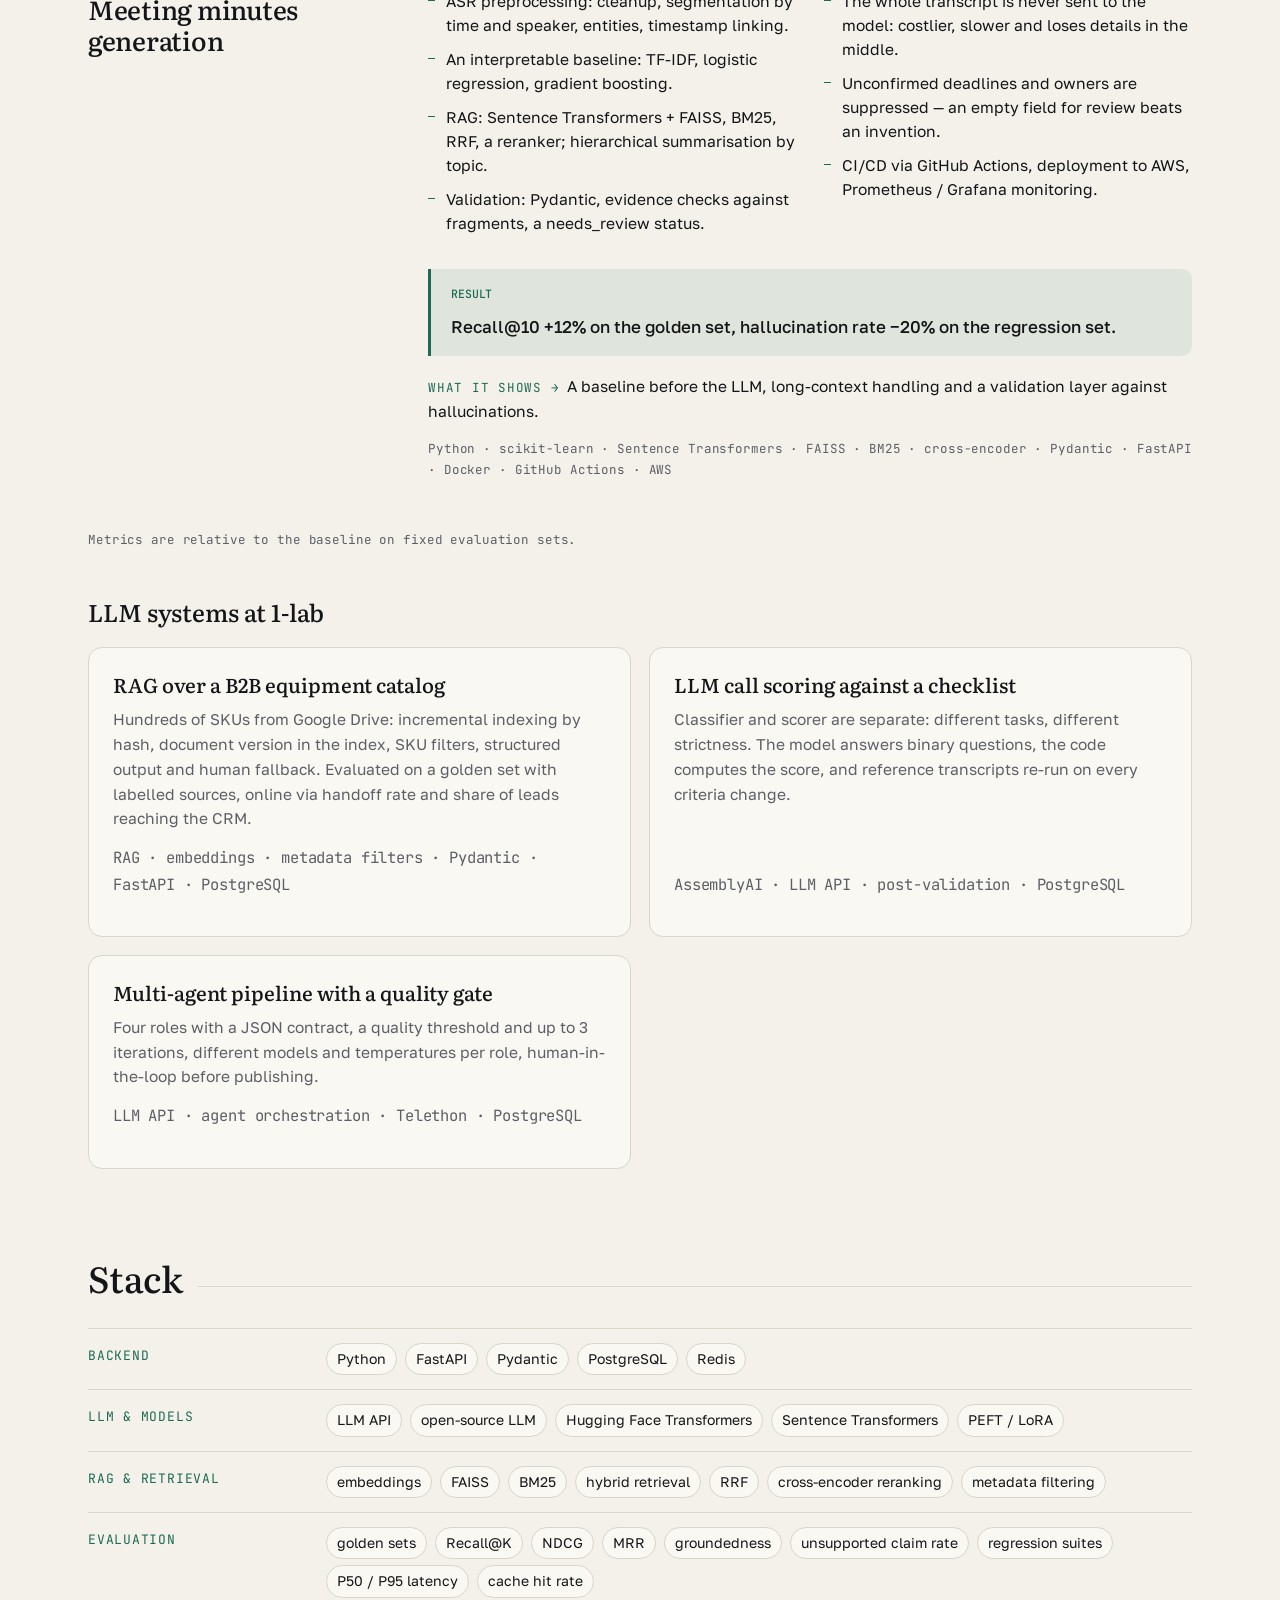
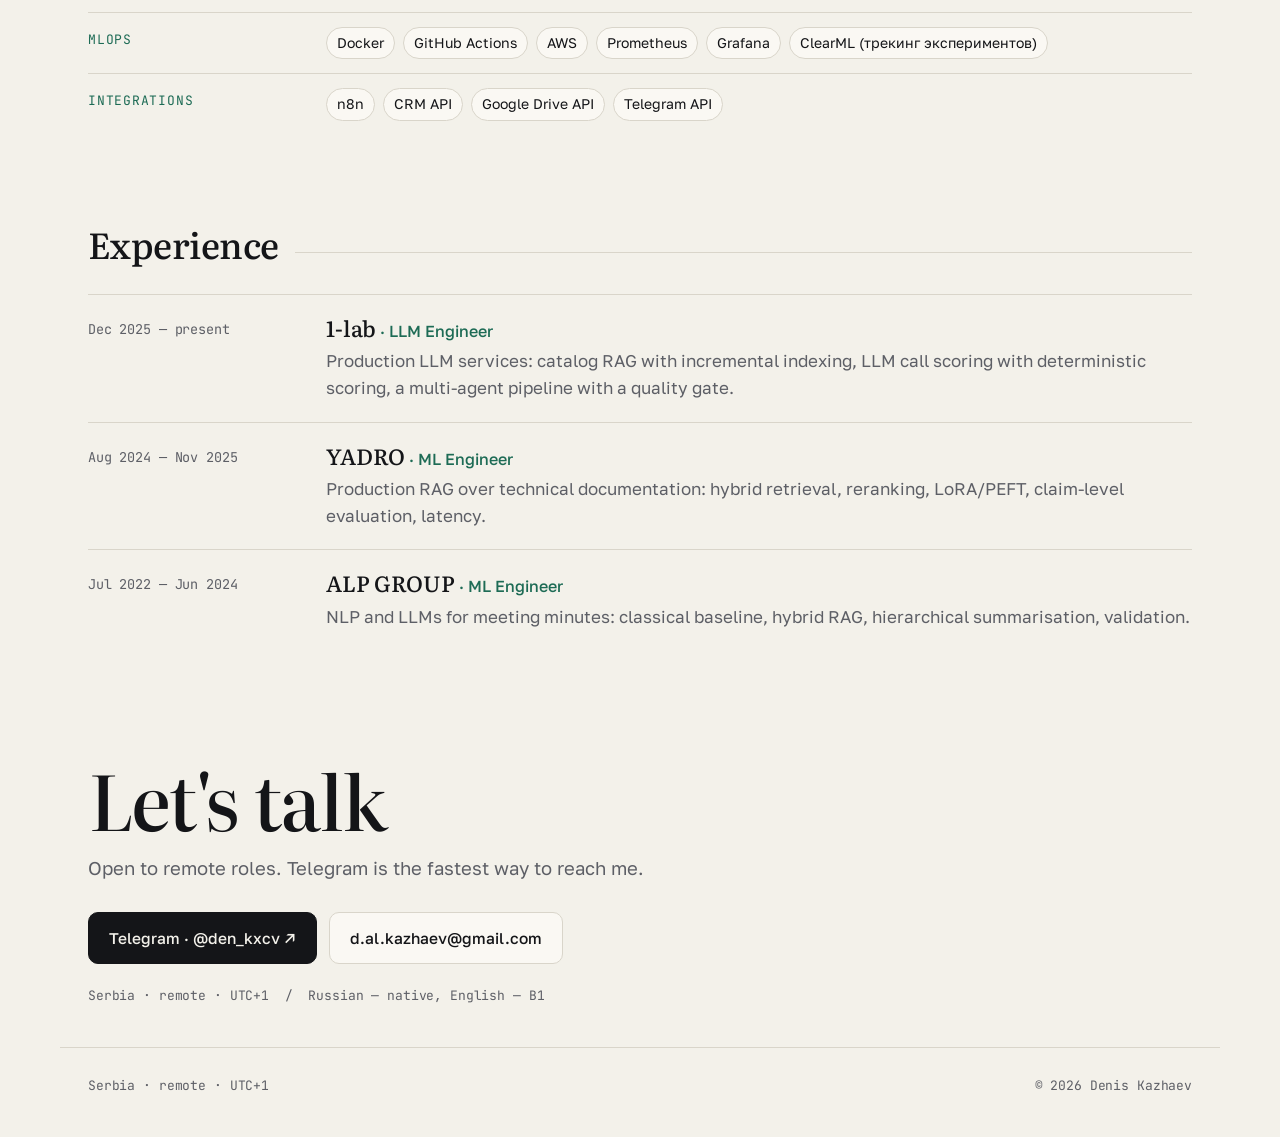
==== commit f4dcffdc: "Update site" ====
--- a/en/index.html
+++ b/en/index.html
@@ -44,7 +44,7 @@
     <ol class="mono"><li style="--i:0"><span class="ln">01</span><span class="fn">query</span><span class="arg">“E-217 on fw v4.2?”</span></li><li style="--i:1"><span class="ln">02</span><span class="fn">bm25 ∪ dense</span><span class="arg">top_n=50</span></li><li style="--i:2"><span class="ln">03</span><span class="fn">rrf</span><span class="arg">fused ranks</span></li><li style="--i:3"><span class="ln">04</span><span class="fn">rerank</span><span class="arg">cross-encoder · top_k=5</span></li><li style="--i:4"><span class="ln">05</span><span class="fn">generate</span><span class="arg">grounded · cited</span></li><li style="--i:5"><span class="ln">06</span><span class="fn">claim_check</span><span class="arg">unsupported ↓30%</span></li><li style="--i:6"><span class="ln">07</span><span class="fn">latency</span><span class="arg">p50 ≈ 700 ms</span></li><li style="--i:7"><span class="ln">08</span><span class="fn">done</span><span class="blink">▍</span></li></ol>
   </figure>
 </section>
-<section class="wrap block" id="about"><h2 class="h2">What I bring</h2><div class="prs"><div class="pr"><span class="pr-n mono">01</span><h4>Production RAG</h4><p>Ingestion and metadata, chunking tuned on an eval set, dense + BM25, RRF, cross-encoder reranking, product and version filters, fallback on weak context.</p></div><div class="pr"><span class="pr-n mono">02</span><h4>Evaluation</h4><p>Golden sets, Recall@K, NDCG / MRR for retrieval; groundedness and unsupported-claim rate for generation; regression suites and shadow mode.</p></div><div class="pr"><span class="pr-n mono">03</span><h4>Fine-tuning</h4><p>PEFT / LoRA on good answers, real mistakes and correct-refusal examples. Versions are compared on claim-level metrics, not by eye.</p></div><div class="pr"><span class="pr-n mono">04</span><h4>Latency and cost</h4><p>Per-stage latency breakdown, caching of embeddings, retrieval and context, a cap on reranker candidates, async I/O, context length control. P50 / P95, not the mean.</p></div><div class="pr"><span class="pr-n mono">05</span><h4>MLOps</h4><p>ClearML for experiments, Docker, CI/CD on GitHub Actions, AWS deployment, Prometheus and Grafana with per-stage dashboards and alerts.</p></div><div class="pr"><span class="pr-n mono">06</span><h4>Backend</h4><p>Python, FastAPI, PostgreSQL, Redis, Pydantic schemas for structured output, retries, idempotency, health checks, structured logging.</p></div></div></section><section class="wrap block" id="process"><h2 class="h2">How I run an ML task</h2><p class="section-lead">A standard ML system design cycle: framing and metrics → data → baseline → experiments → evaluation → rollout → monitoring. Every prompt, model or retrieval change goes through a regression run.</p><ol class="steps"><li><span class="st-n mono">01</span><div><h4>Framing and metrics</h4><p>Constraints, target offline and online metrics, latency and cost-per-request budgets.</p><p class="st-art mono">Artifact: ML system design doc</p></div></li><li><span class="st-n mono">02</span><div><h4>Data and golden set</h4><p>Real queries with labelled sources, segments (paraphrases, exact terms and codes), a regression set of hard cases.</p><p class="st-art mono">Artifact: eval set</p></div></li><li><span class="st-n mono">03</span><div><h4>Baseline</h4><p>A simple interpretable solution as a reference point, to see where complex components really add value.</p><p class="st-art mono">Artifact: baseline metrics</p></div></li><li><span class="st-n mono">04</span><div><h4>Experiments</h4><p>Chunking, retrieval, reranker, prompts, PEFT / LoRA. Parameters, data and code versions, metrics and artifacts in ClearML.</p><p class="st-art mono">Artifact: run comparison</p></div></li><li><span class="st-n mono">05</span><div><h4>Evaluation</h4><p>Retrieval, generation and system separately; per-segment slices; a regression run before any change.</p><p class="st-art mono">Artifact: metrics report</p></div></li><li><span class="st-n mono">06</span><div><h4>Rollout</h4><p>Shadow mode on real traffic, gradual rollout, fast rollback of the index and model.</p><p class="st-art mono">Artifact: production service</p></div></li><li><span class="st-n mono">07</span><div><h4>Monitoring</h4><p>Per-stage latency, errors, fallback, cache hit rate, indexing lag; alerts and degradation analysis.</p><p class="st-art mono">Artifact: dashboards and alerts</p></div></li></ol></section><section class="wrap block" id="cases"><h2 class="h2">Projects</h2>
+<section class="wrap block" id="about"><h2 class="h2">What I bring</h2><div class="prs"><div class="pr"><span class="pr-n mono">01</span><h4>Production RAG</h4><p>Ingestion and metadata, chunking tuned on an eval set, dense + BM25, RRF, cross-encoder reranking, product and version filters, fallback on weak context.</p></div><div class="pr"><span class="pr-n mono">02</span><h4>Evaluation</h4><p>Golden sets, Recall@K, NDCG / MRR for retrieval; groundedness and unsupported-claim rate for generation; regression suites and shadow mode.</p></div><div class="pr"><span class="pr-n mono">03</span><h4>Fine-tuning</h4><p>PEFT / LoRA on good answers, real mistakes and correct-refusal examples. Versions are compared on claim-level metrics, not by eye.</p></div><div class="pr"><span class="pr-n mono">04</span><h4>Latency and cost</h4><p>Per-stage latency breakdown, caching of embeddings, retrieval and context, a cap on reranker candidates, async I/O, context length control. P50 / P95, not the mean.</p></div><div class="pr"><span class="pr-n mono">05</span><h4>MLOps</h4><p>ClearML for experiments, Docker, CI/CD on GitHub Actions, AWS deployment, Prometheus and Grafana with per-stage dashboards and alerts.</p></div><div class="pr"><span class="pr-n mono">06</span><h4>Backend</h4><p>Python, FastAPI, PostgreSQL, Redis, Pydantic schemas for structured output, retries, idempotency, health checks, structured logging.</p></div></div></section><section class="wrap block" id="process"><h2 class="h2">How I run an ML task</h2><p class="section-lead">A standard ML system design cycle: framing and metrics → data → baseline → experiments → evaluation → rollout → monitoring. Every prompt, model or retrieval change goes through a regression run.</p><ol class="steps"><li><span class="st-n mono">01</span><div><h4>Framing and metrics</h4><p>Constraints, target offline and online metrics, latency and cost-per-request budgets.</p></div></li><li><span class="st-n mono">02</span><div><h4>Data and golden set</h4><p>Real queries with labelled sources, segments (paraphrases, exact terms and codes), a regression set of hard cases.</p></div></li><li><span class="st-n mono">03</span><div><h4>Baseline</h4><p>A simple interpretable solution as a reference point, to see where complex components really add value.</p></div></li><li><span class="st-n mono">04</span><div><h4>Experiments</h4><p>Chunking, retrieval, reranker, prompts, PEFT / LoRA. Parameters, data and code versions, metrics and artifacts in ClearML.</p></div></li><li><span class="st-n mono">05</span><div><h4>Evaluation</h4><p>Retrieval, generation and system separately; per-segment slices; a regression run before any change.</p></div></li><li><span class="st-n mono">06</span><div><h4>Rollout</h4><p>Shadow mode on real traffic, gradual rollout, fast rollback of the index and model.</p></div></li><li><span class="st-n mono">07</span><div><h4>Monitoring</h4><p>Per-stage latency, errors, fallback, cache hit rate, indexing lag; alerts and degradation analysis.</p></div></li></ol></section><section class="wrap block" id="cases"><h2 class="h2">Projects</h2>
 <article class="case" data-tags="" id="case-yadro">
   <div class="case-head">
     <span class="case-num">01</span>
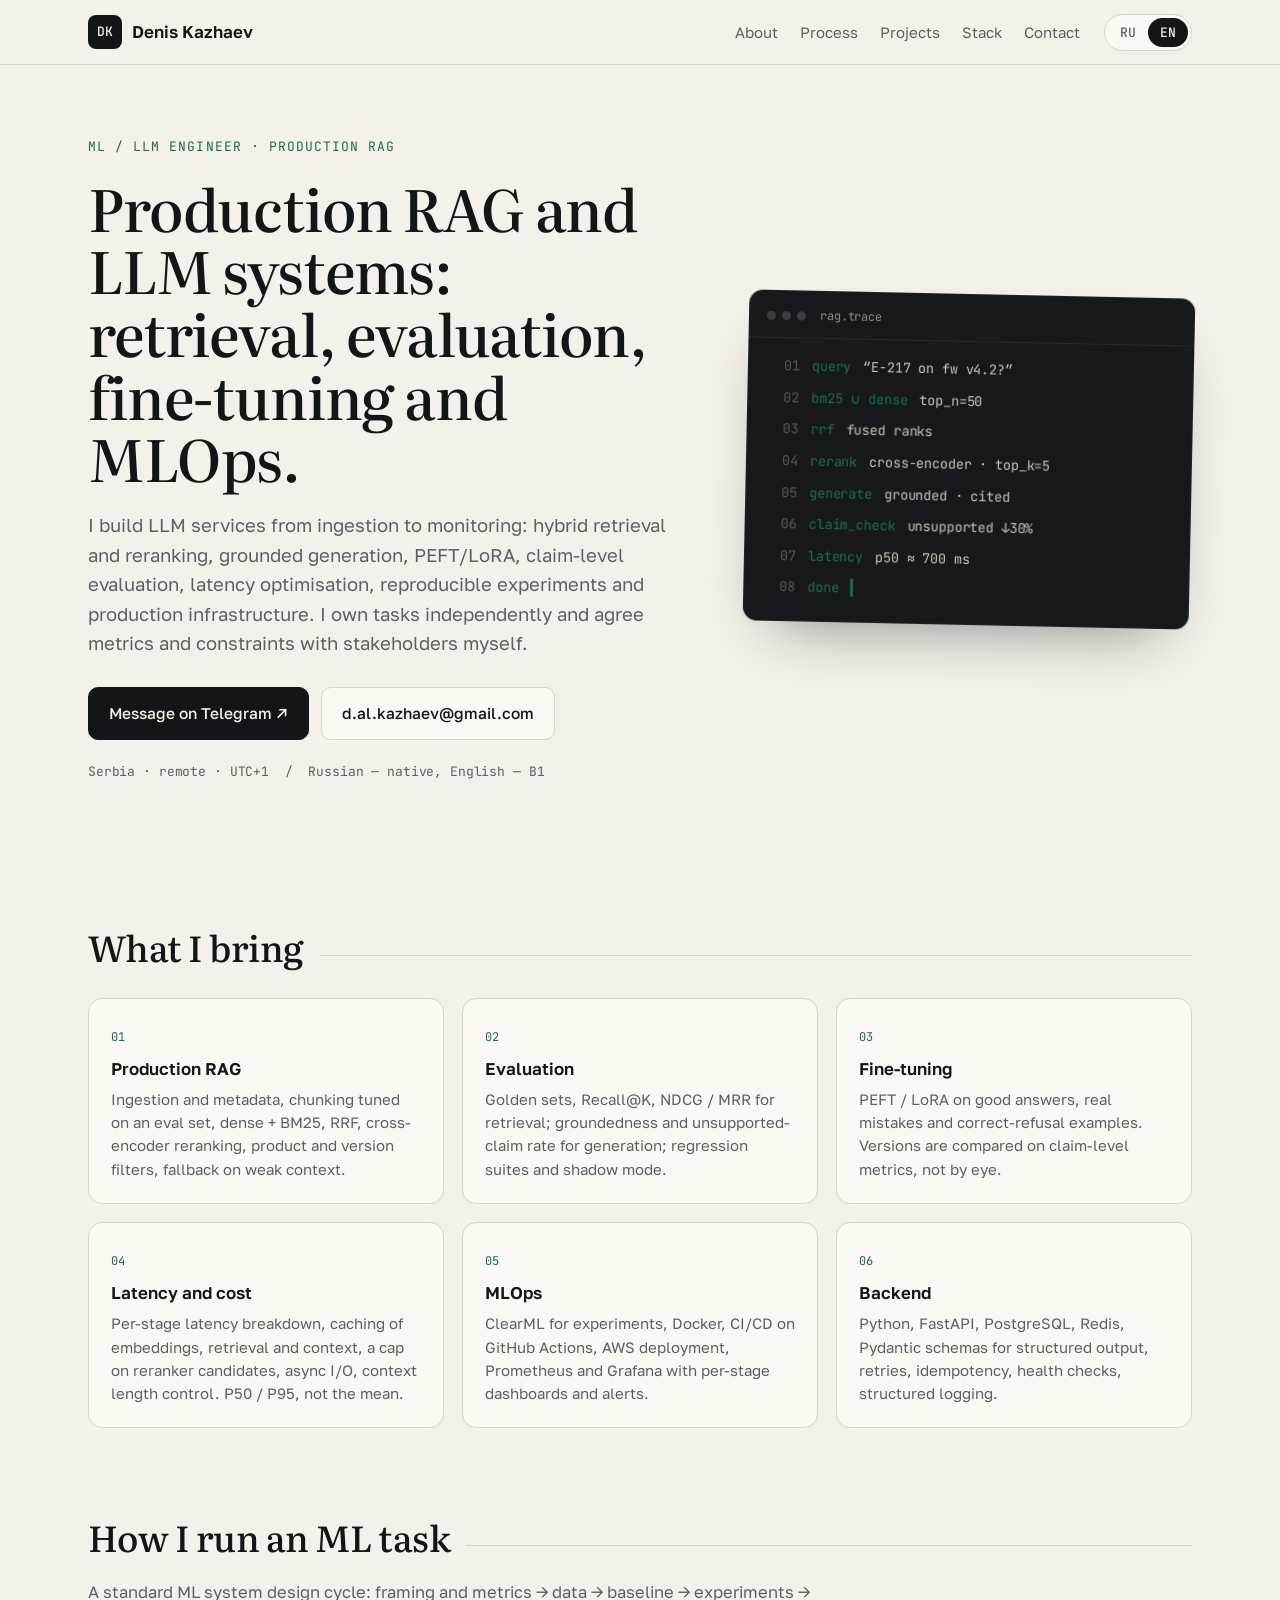
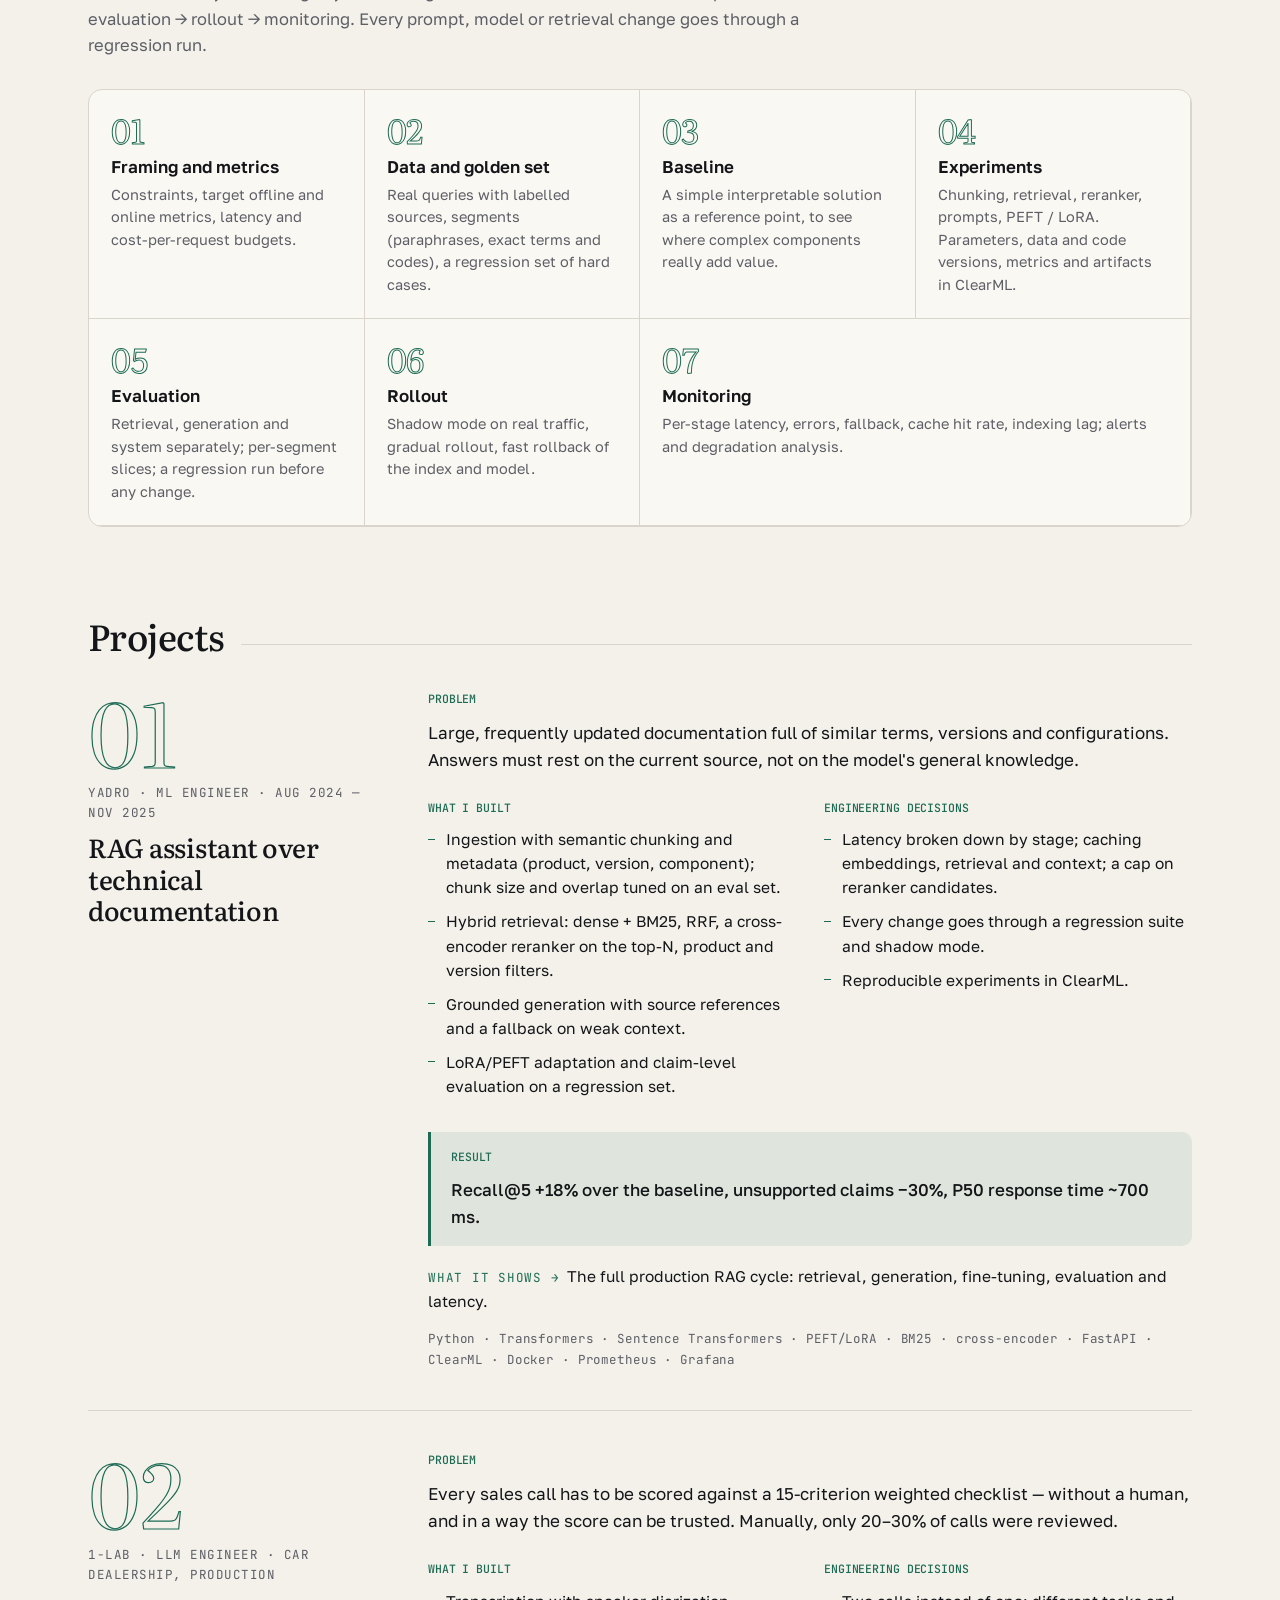
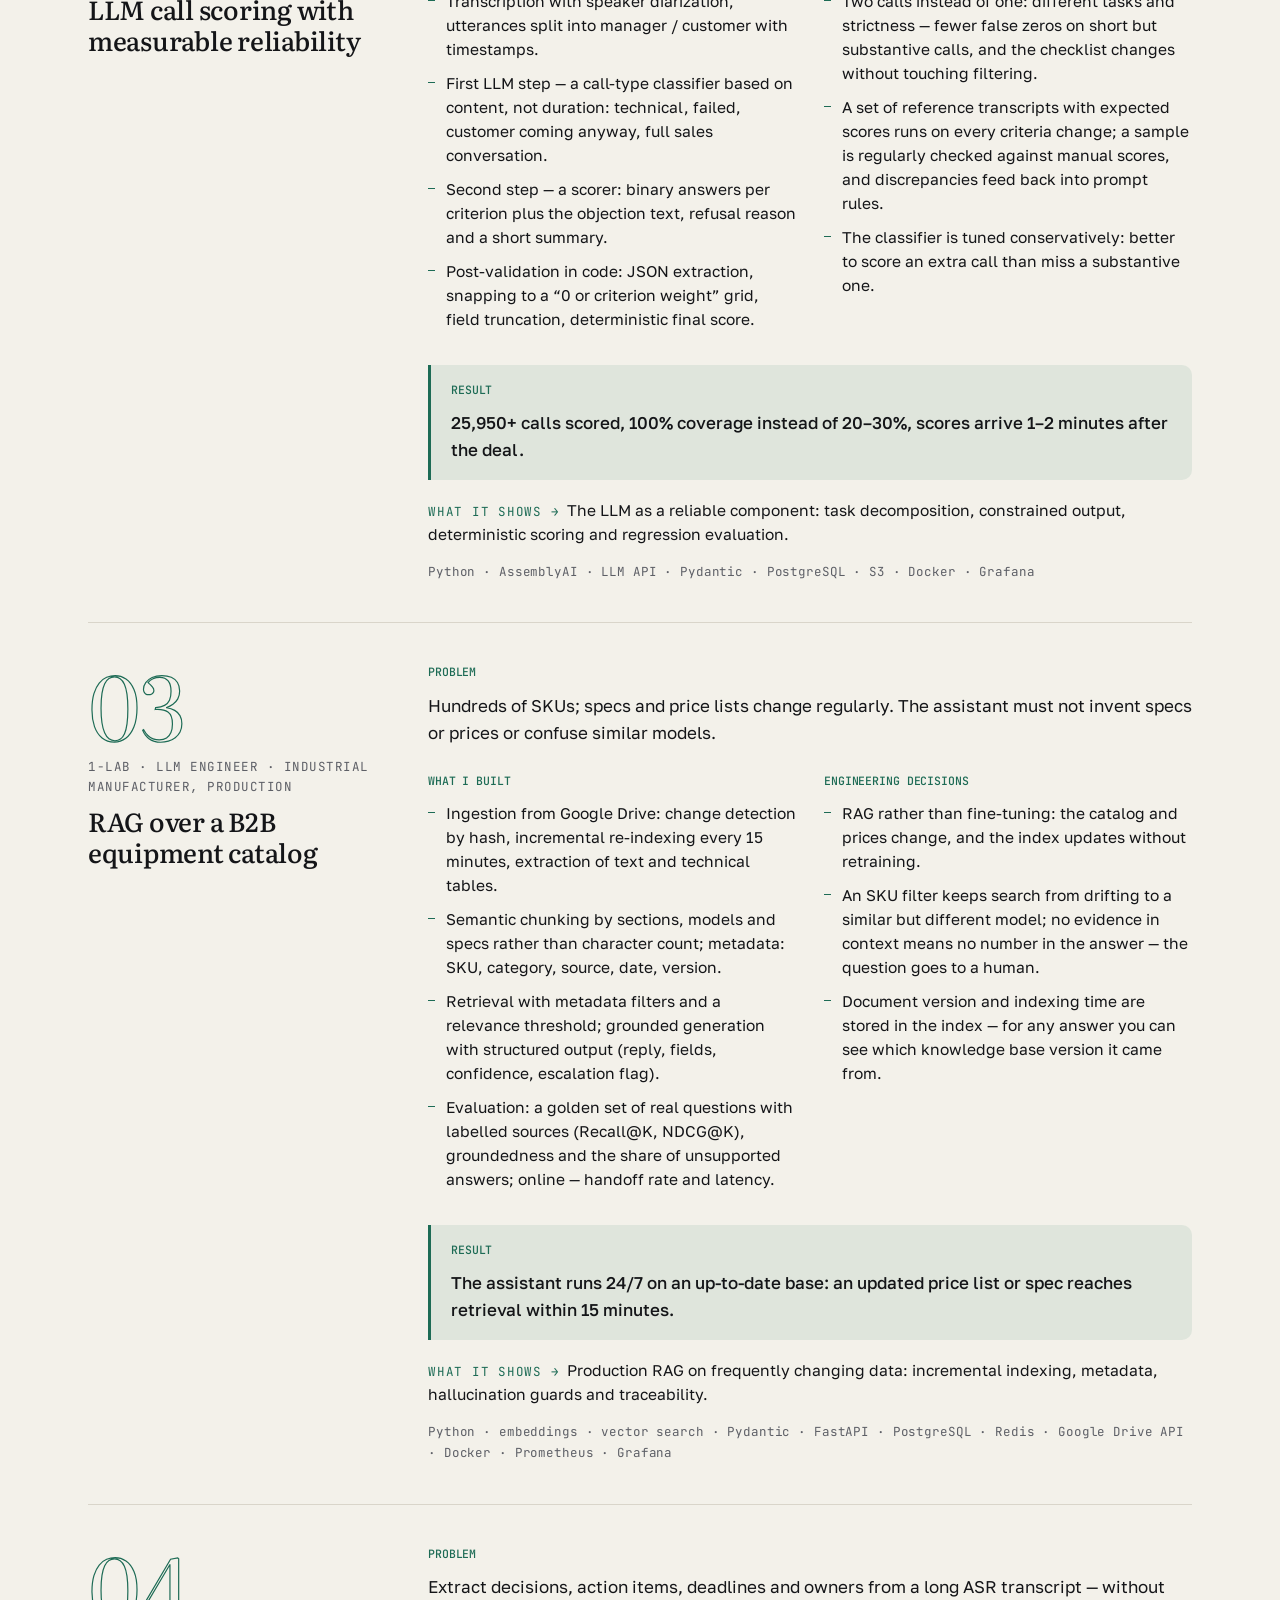
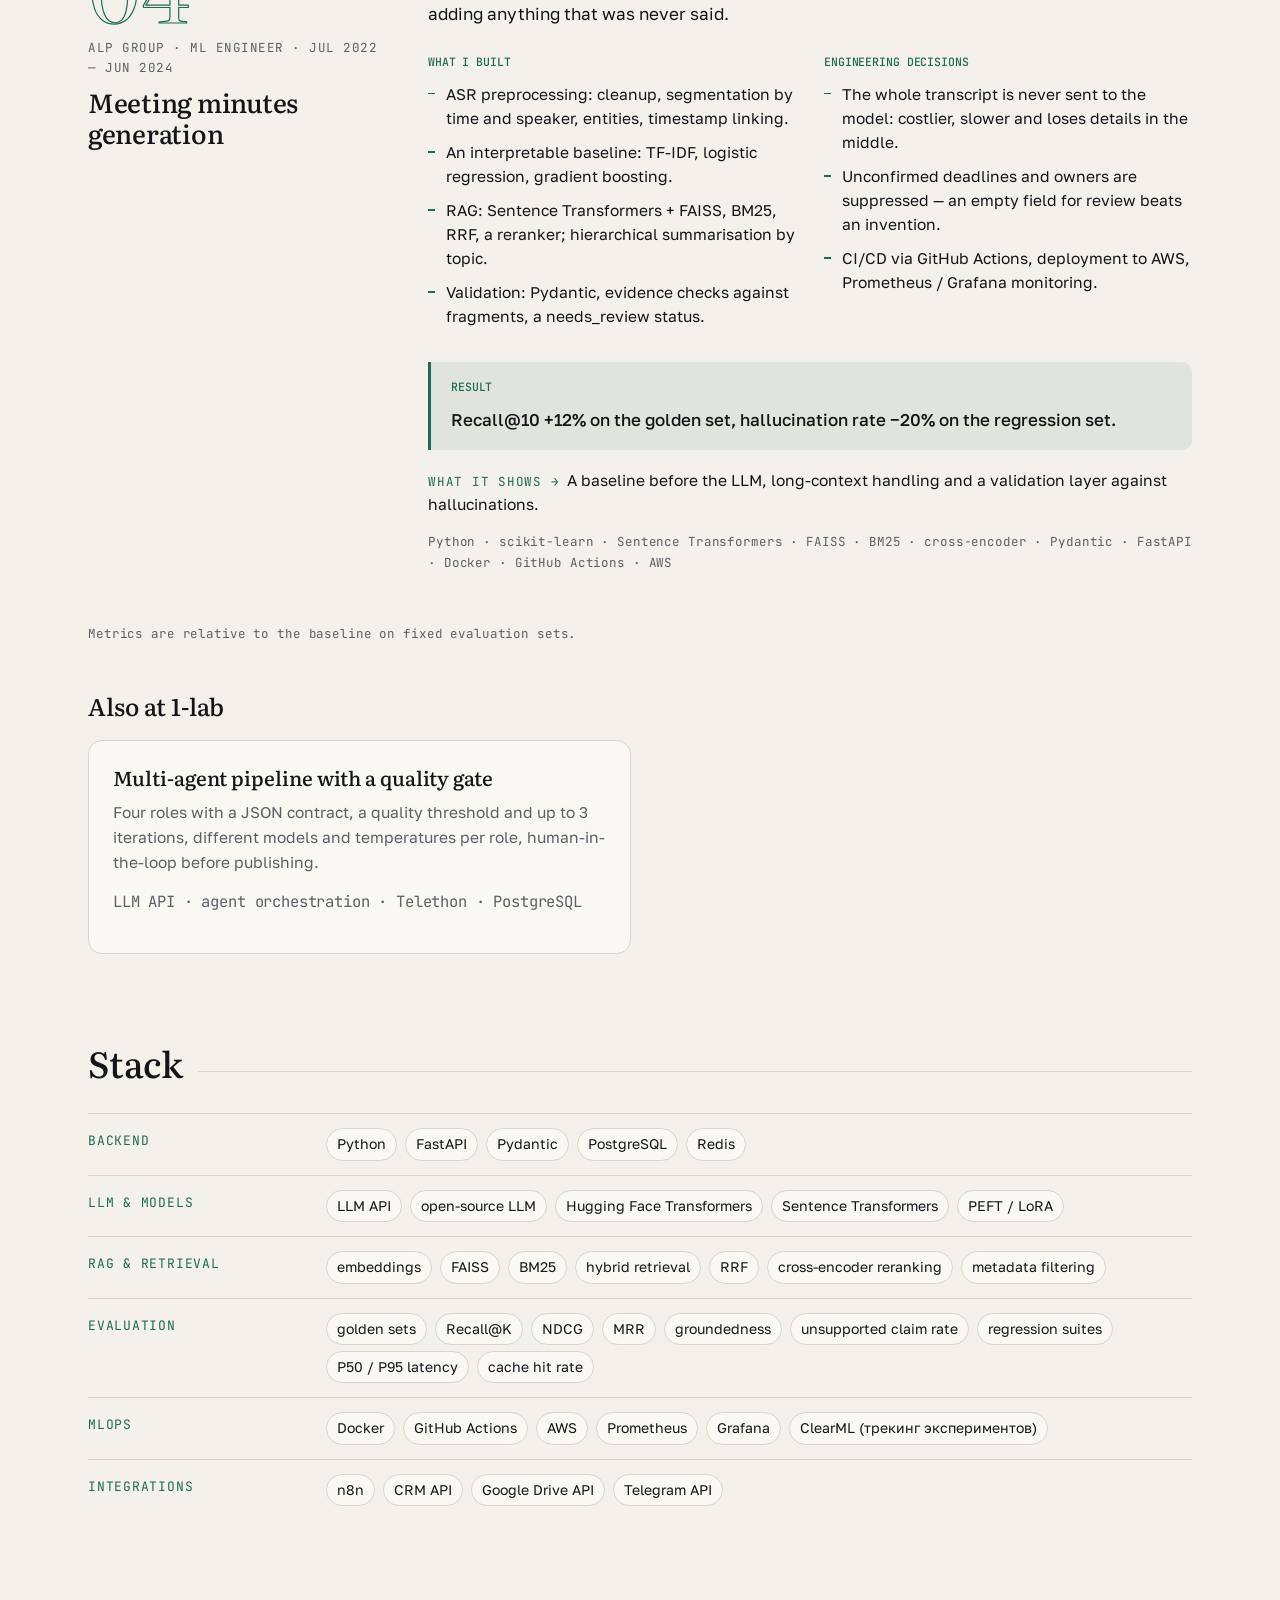
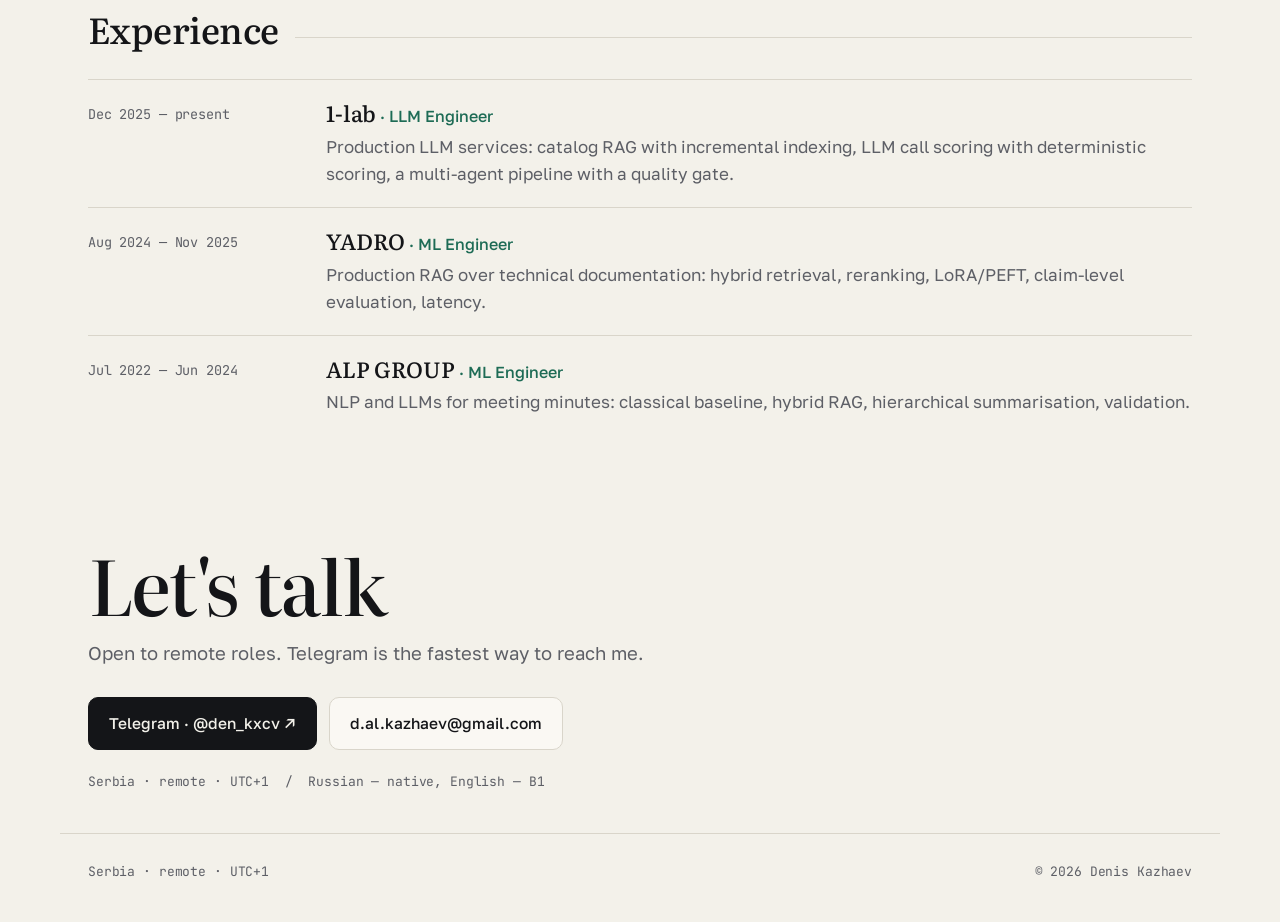
==== commit b8006dcc: "Update site" ====
--- a/en/index.html
+++ b/en/index.html
@@ -65,9 +65,49 @@
     <p class="stackline mono">Python · Transformers · Sentence Transformers · PEFT/LoRA · BM25 · cross-encoder · FastAPI · ClearML · Docker · Prometheus · Grafana</p>
   </div>
 </article>
+<article class="case" data-tags="" id="case-ml-callqc">
+  <div class="case-head">
+    <span class="case-num">02</span>
+    <div>
+      <p class="case-client mono">1-lab · LLM Engineer · car dealership, production</p>
+      <h3>LLM call scoring with measurable reliability</h3>
+    </div>
+  </div>
+  <div class="case-body">
+    <div class="case-problem"><h5 class="mono">Problem</h5><p>Every sales call has to be scored against a 15-criterion weighted checklist — without a human, and in a way the score can be trusted. Manually, only 20–30% of calls were reviewed.</p></div>
+    
+    <div class="case-cols">
+      <div><h5 class="mono">What I built</h5><ul><li>Transcription with speaker diarization, utterances split into manager / customer with timestamps.</li><li>First LLM step — a call-type classifier based on content, not duration: technical, failed, customer coming anyway, full sales conversation.</li><li>Second step — a scorer: binary answers per criterion plus the objection text, refusal reason and a short summary.</li><li>Post-validation in code: JSON extraction, snapping to a “0 or criterion weight” grid, field truncation, deterministic final score.</li></ul></div>
+      <div><h5 class="mono">Engineering decisions</h5><ul><li>Two calls instead of one: different tasks and strictness — fewer false zeros on short but substantive calls, and the checklist changes without touching filtering.</li><li>A set of reference transcripts with expected scores runs on every criteria change; a sample is regularly checked against manual scores, and discrepancies feed back into prompt rules.</li><li>The classifier is tuned conservatively: better to score an extra call than miss a substantive one.</li></ul></div>
+    </div>
+    <div class="case-result"><h5 class="mono">Result</h5><p>25,950+ calls scored, 100% coverage instead of 20–30%, scores arrive 1–2 minutes after the deal.</p></div>
+    <p class="case-shows"><span class="mono">What it shows →</span> The LLM as a reliable component: task decomposition, constrained output, deterministic scoring and regression evaluation.</p>
+    <p class="stackline mono">Python · AssemblyAI · LLM API · Pydantic · PostgreSQL · S3 · Docker · Grafana</p>
+  </div>
+</article>
+<article class="case" data-tags="" id="case-ml-rag">
+  <div class="case-head">
+    <span class="case-num">03</span>
+    <div>
+      <p class="case-client mono">1-lab · LLM Engineer · industrial manufacturer, production</p>
+      <h3>RAG over a B2B equipment catalog</h3>
+    </div>
+  </div>
+  <div class="case-body">
+    <div class="case-problem"><h5 class="mono">Problem</h5><p>Hundreds of SKUs; specs and price lists change regularly. The assistant must not invent specs or prices or confuse similar models.</p></div>
+    
+    <div class="case-cols">
+      <div><h5 class="mono">What I built</h5><ul><li>Ingestion from Google Drive: change detection by hash, incremental re-indexing every 15 minutes, extraction of text and technical tables.</li><li>Semantic chunking by sections, models and specs rather than character count; metadata: SKU, category, source, date, version.</li><li>Retrieval with metadata filters and a relevance threshold; grounded generation with structured output (reply, fields, confidence, escalation flag).</li><li>Evaluation: a golden set of real questions with labelled sources (Recall@K, NDCG@K), groundedness and the share of unsupported answers; online — handoff rate and latency.</li></ul></div>
+      <div><h5 class="mono">Engineering decisions</h5><ul><li>RAG rather than fine-tuning: the catalog and prices change, and the index updates without retraining.</li><li>An SKU filter keeps search from drifting to a similar but different model; no evidence in context means no number in the answer — the question goes to a human.</li><li>Document version and indexing time are stored in the index — for any answer you can see which knowledge base version it came from.</li></ul></div>
+    </div>
+    <div class="case-result"><h5 class="mono">Result</h5><p>The assistant runs 24/7 on an up-to-date base: an updated price list or spec reaches retrieval within 15 minutes.</p></div>
+    <p class="case-shows"><span class="mono">What it shows →</span> Production RAG on frequently changing data: incremental indexing, metadata, hallucination guards and traceability.</p>
+    <p class="stackline mono">Python · embeddings · vector search · Pydantic · FastAPI · PostgreSQL · Redis · Google Drive API · Docker · Prometheus · Grafana</p>
+  </div>
+</article>
 <article class="case" data-tags="" id="case-alp">
   <div class="case-head">
-    <span class="case-num">02</span>
+    <span class="case-num">04</span>
     <div>
       <p class="case-client mono">ALP GROUP · ML Engineer · Jul 2022 — Jun 2024</p>
       <h3>Meeting minutes generation</h3>
@@ -84,7 +124,7 @@
     <p class="case-shows"><span class="mono">What it shows →</span> A baseline before the LLM, long-context handling and a validation layer against hallucinations.</p>
     <p class="stackline mono">Python · scikit-learn · Sentence Transformers · FAISS · BM25 · cross-encoder · Pydantic · FastAPI · Docker · GitHub Actions · AWS</p>
   </div>
-</article><p class="note mono">Metrics are relative to the baseline on fixed evaluation sets.</p><h3 class="h3">LLM systems at 1-lab</h3><div class="grid2"><article class="card" id="case-seller" data-tags=""><h4>RAG over a B2B equipment catalog</h4><p>Hundreds of SKUs from Google Drive: incremental indexing by hash, document version in the index, SKU filters, structured output and human fallback. Evaluated on a golden set with labelled sources, online via handoff rate and share of leads reaching the CRM.</p><p class="stackline mono">RAG · embeddings · metadata filters · Pydantic · FastAPI · PostgreSQL</p></article><article class="card" id="case-callqc" data-tags=""><h4>LLM call scoring against a checklist</h4><p>Classifier and scorer are separate: different tasks, different strictness. The model answers binary questions, the code computes the score, and reference transcripts re-run on every criteria change.</p><p class="stackline mono">AssemblyAI · LLM API · post-validation · PostgreSQL</p></article><article class="card" id="case-editorial" data-tags=""><h4>Multi-agent pipeline with a quality gate</h4><p>Four roles with a JSON contract, a quality threshold and up to 3 iterations, different models and temperatures per role, human-in-the-loop before publishing.</p><p class="stackline mono">LLM API · agent orchestration · Telethon · PostgreSQL</p></article></div></section><section class="wrap block" id="stack"><h2 class="h2">Stack</h2><dl class="skills"><div class="sk"><dt class="mono">Backend</dt><dd><ul class="tags"><li>Python</li><li>FastAPI</li><li>Pydantic</li><li>PostgreSQL</li><li>Redis</li></ul></dd></div><div class="sk"><dt class="mono">LLM &amp; models</dt><dd><ul class="tags"><li>LLM API</li><li>open-source LLM</li><li>Hugging Face Transformers</li><li>Sentence Transformers</li><li>PEFT / LoRA</li></ul></dd></div><div class="sk"><dt class="mono">RAG &amp; retrieval</dt><dd><ul class="tags"><li>embeddings</li><li>FAISS</li><li>BM25</li><li>hybrid retrieval</li><li>RRF</li><li>cross-encoder reranking</li><li>metadata filtering</li></ul></dd></div><div class="sk"><dt class="mono">Evaluation</dt><dd><ul class="tags"><li>golden sets</li><li>Recall@K</li><li>NDCG</li><li>MRR</li><li>groundedness</li><li>unsupported claim rate</li><li>regression suites</li><li>P50 / P95 latency</li><li>cache hit rate</li></ul></dd></div><div class="sk"><dt class="mono">MLOps</dt><dd><ul class="tags"><li>Docker</li><li>GitHub Actions</li><li>AWS</li><li>Prometheus</li><li>Grafana</li><li>ClearML (трекинг экспериментов)</li></ul></dd></div><div class="sk"><dt class="mono">Integrations</dt><dd><ul class="tags"><li>n8n</li><li>CRM API</li><li>Google Drive API</li><li>Telegram API</li></ul></dd></div></dl></section><section class="wrap block" id="experience"><h2 class="h2">Experience</h2><ol class="timeline"><li><span class="period mono">Dec 2025 — present</span><div><h4>1-lab <span class="role">· LLM Engineer</span></h4><p>Production LLM services: catalog RAG with incremental indexing, LLM call scoring with deterministic scoring, a multi-agent pipeline with a quality gate.</p></div></li><li><span class="period mono">Aug 2024 — Nov 2025</span><div><h4>YADRO <span class="role">· ML Engineer</span></h4><p>Production RAG over technical documentation: hybrid retrieval, reranking, LoRA/PEFT, claim-level evaluation, latency.</p></div></li><li><span class="period mono">Jul 2022 — Jun 2024</span><div><h4>ALP GROUP <span class="role">· ML Engineer</span></h4><p>NLP and LLMs for meeting minutes: classical baseline, hybrid RAG, hierarchical summarisation, validation.</p></div></li></ol></section>
+</article><p class="note mono">Metrics are relative to the baseline on fixed evaluation sets.</p><h3 class="h3">Also at 1-lab</h3><div class="grid2"><article class="card" id="case-editorial" data-tags=""><h4>Multi-agent pipeline with a quality gate</h4><p>Four roles with a JSON contract, a quality threshold and up to 3 iterations, different models and temperatures per role, human-in-the-loop before publishing.</p><p class="stackline mono">LLM API · agent orchestration · Telethon · PostgreSQL</p></article></div></section><section class="wrap block" id="stack"><h2 class="h2">Stack</h2><dl class="skills"><div class="sk"><dt class="mono">Backend</dt><dd><ul class="tags"><li>Python</li><li>FastAPI</li><li>Pydantic</li><li>PostgreSQL</li><li>Redis</li></ul></dd></div><div class="sk"><dt class="mono">LLM &amp; models</dt><dd><ul class="tags"><li>LLM API</li><li>open-source LLM</li><li>Hugging Face Transformers</li><li>Sentence Transformers</li><li>PEFT / LoRA</li></ul></dd></div><div class="sk"><dt class="mono">RAG &amp; retrieval</dt><dd><ul class="tags"><li>embeddings</li><li>FAISS</li><li>BM25</li><li>hybrid retrieval</li><li>RRF</li><li>cross-encoder reranking</li><li>metadata filtering</li></ul></dd></div><div class="sk"><dt class="mono">Evaluation</dt><dd><ul class="tags"><li>golden sets</li><li>Recall@K</li><li>NDCG</li><li>MRR</li><li>groundedness</li><li>unsupported claim rate</li><li>regression suites</li><li>P50 / P95 latency</li><li>cache hit rate</li></ul></dd></div><div class="sk"><dt class="mono">MLOps</dt><dd><ul class="tags"><li>Docker</li><li>GitHub Actions</li><li>AWS</li><li>Prometheus</li><li>Grafana</li><li>ClearML (трекинг экспериментов)</li></ul></dd></div><div class="sk"><dt class="mono">Integrations</dt><dd><ul class="tags"><li>n8n</li><li>CRM API</li><li>Google Drive API</li><li>Telegram API</li></ul></dd></div></dl></section><section class="wrap block" id="experience"><h2 class="h2">Experience</h2><ol class="timeline"><li><span class="period mono">Dec 2025 — present</span><div><h4>1-lab <span class="role">· LLM Engineer</span></h4><p>Production LLM services: catalog RAG with incremental indexing, LLM call scoring with deterministic scoring, a multi-agent pipeline with a quality gate.</p></div></li><li><span class="period mono">Aug 2024 — Nov 2025</span><div><h4>YADRO <span class="role">· ML Engineer</span></h4><p>Production RAG over technical documentation: hybrid retrieval, reranking, LoRA/PEFT, claim-level evaluation, latency.</p></div></li><li><span class="period mono">Jul 2022 — Jun 2024</span><div><h4>ALP GROUP <span class="role">· ML Engineer</span></h4><p>NLP and LLMs for meeting minutes: classical baseline, hybrid RAG, hierarchical summarisation, validation.</p></div></li></ol></section>
 
 <section class="wrap contact" id="contact">
   <h2>Let&#x27;s talk</h2>
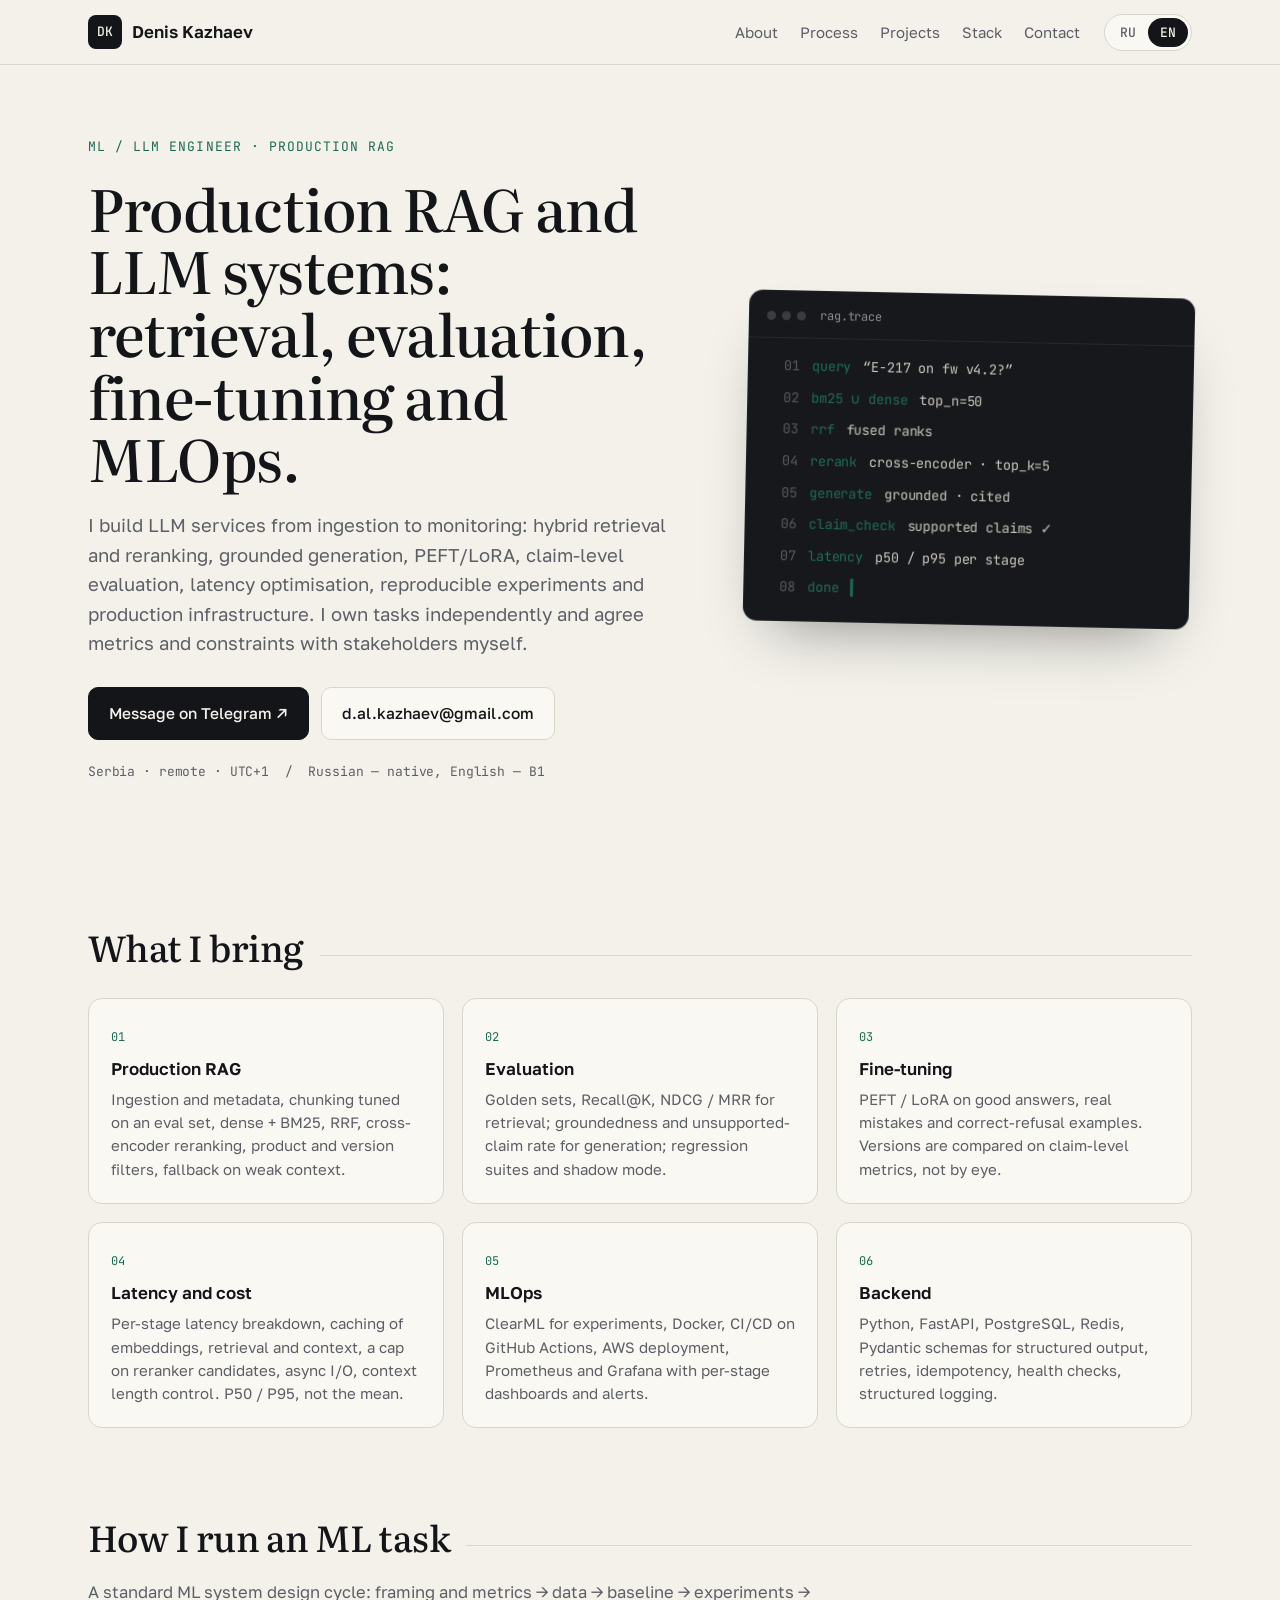
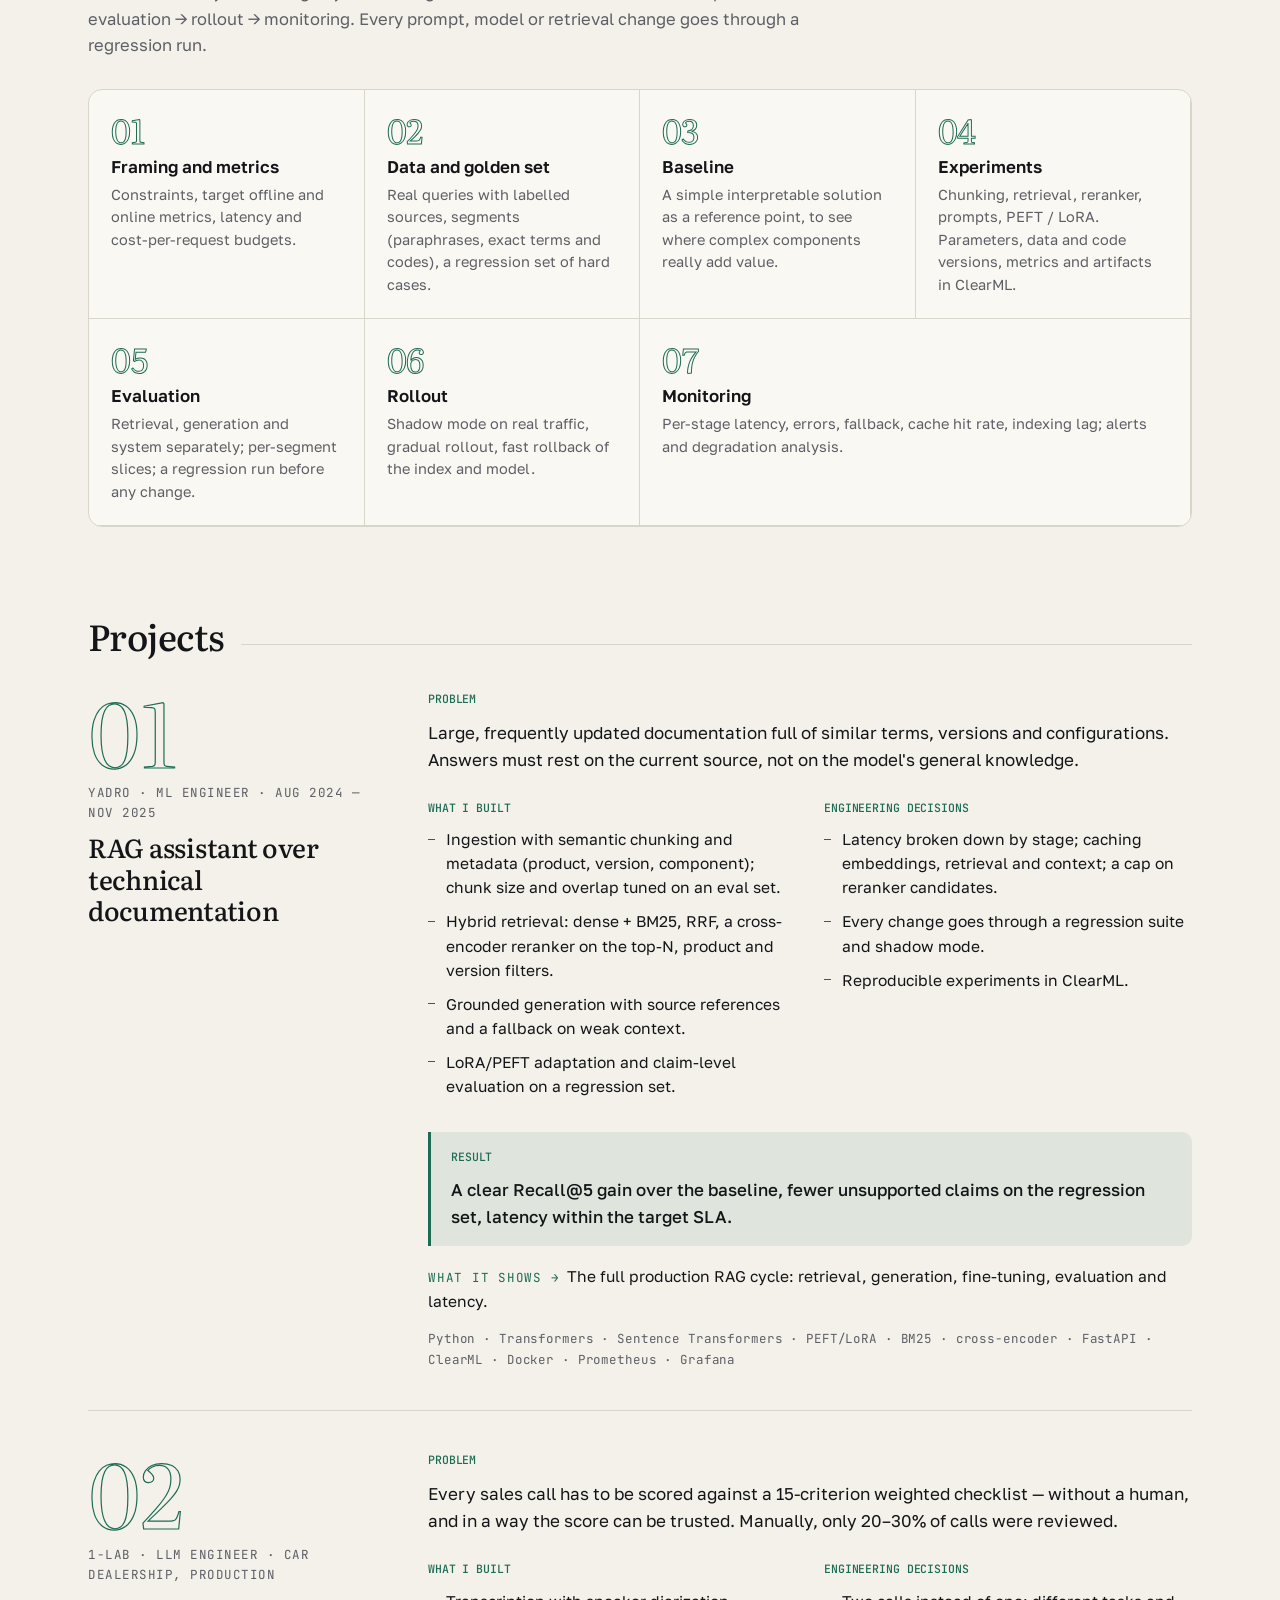
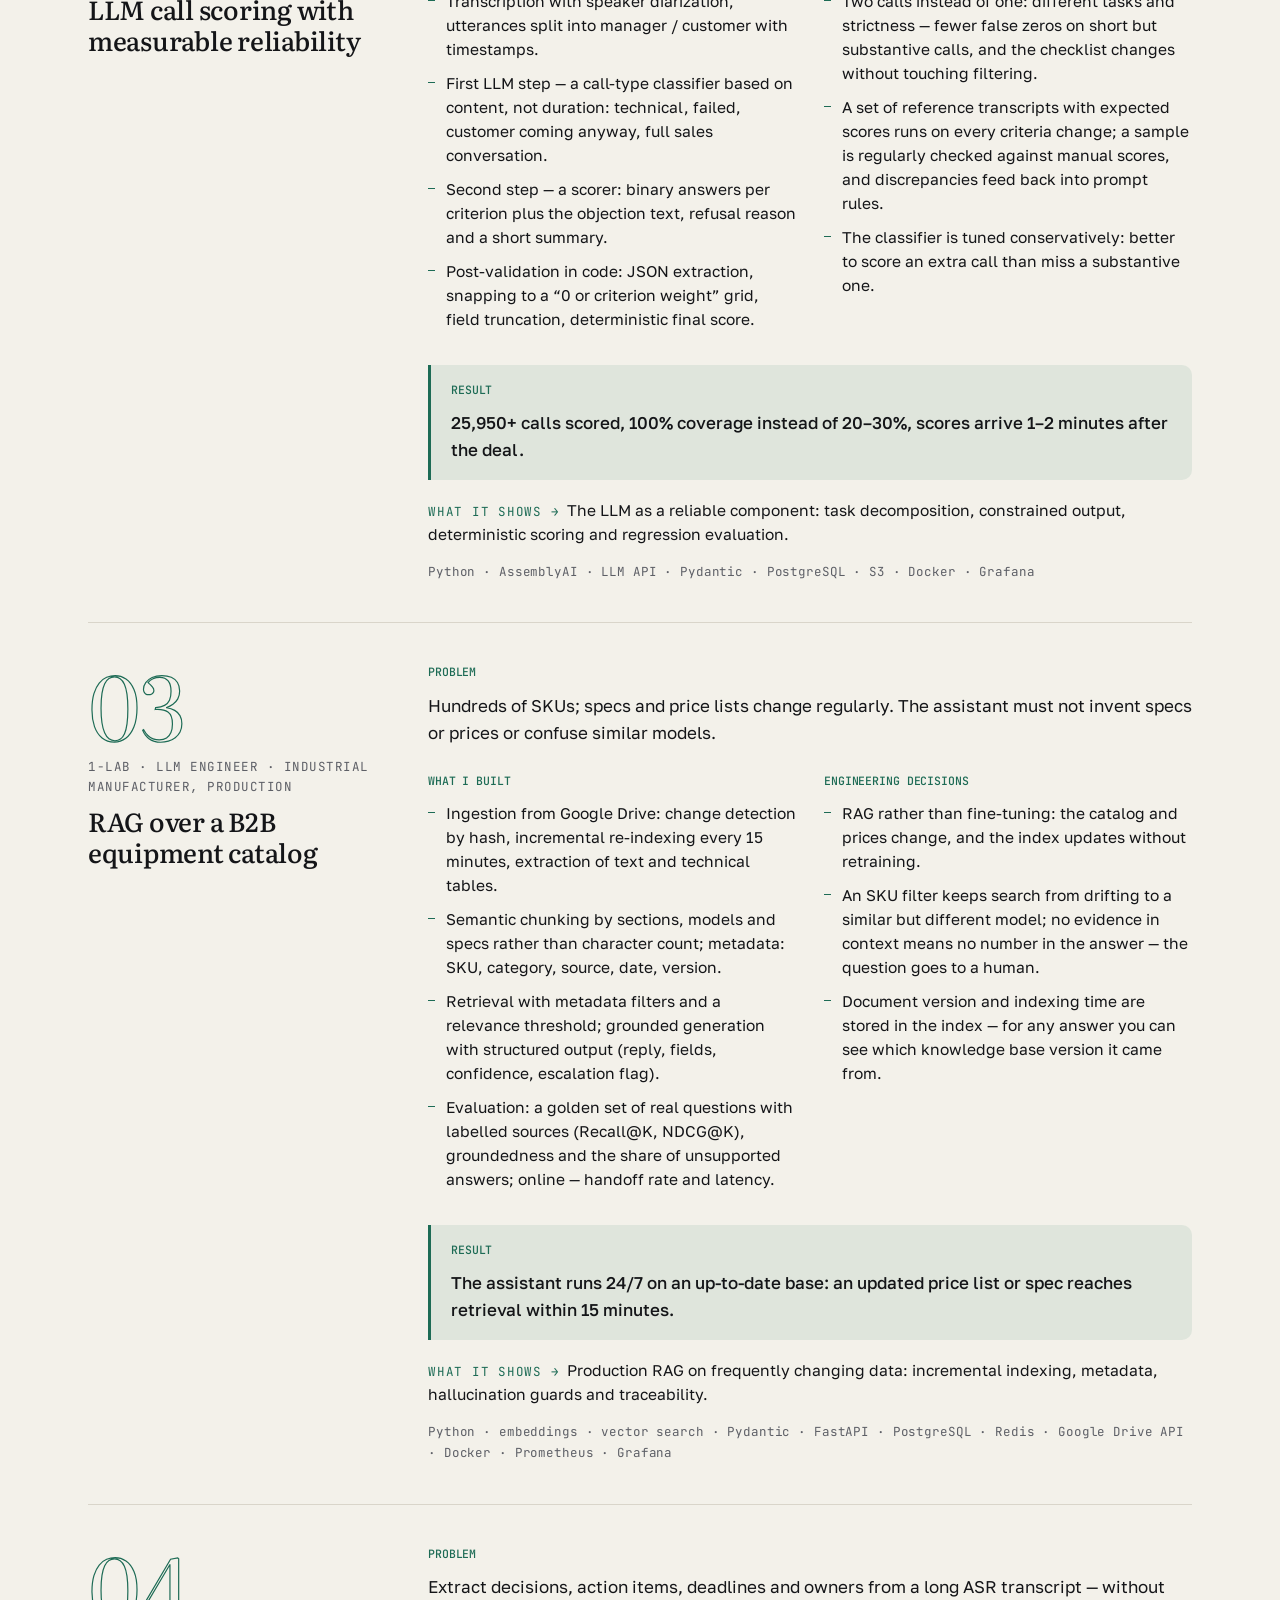
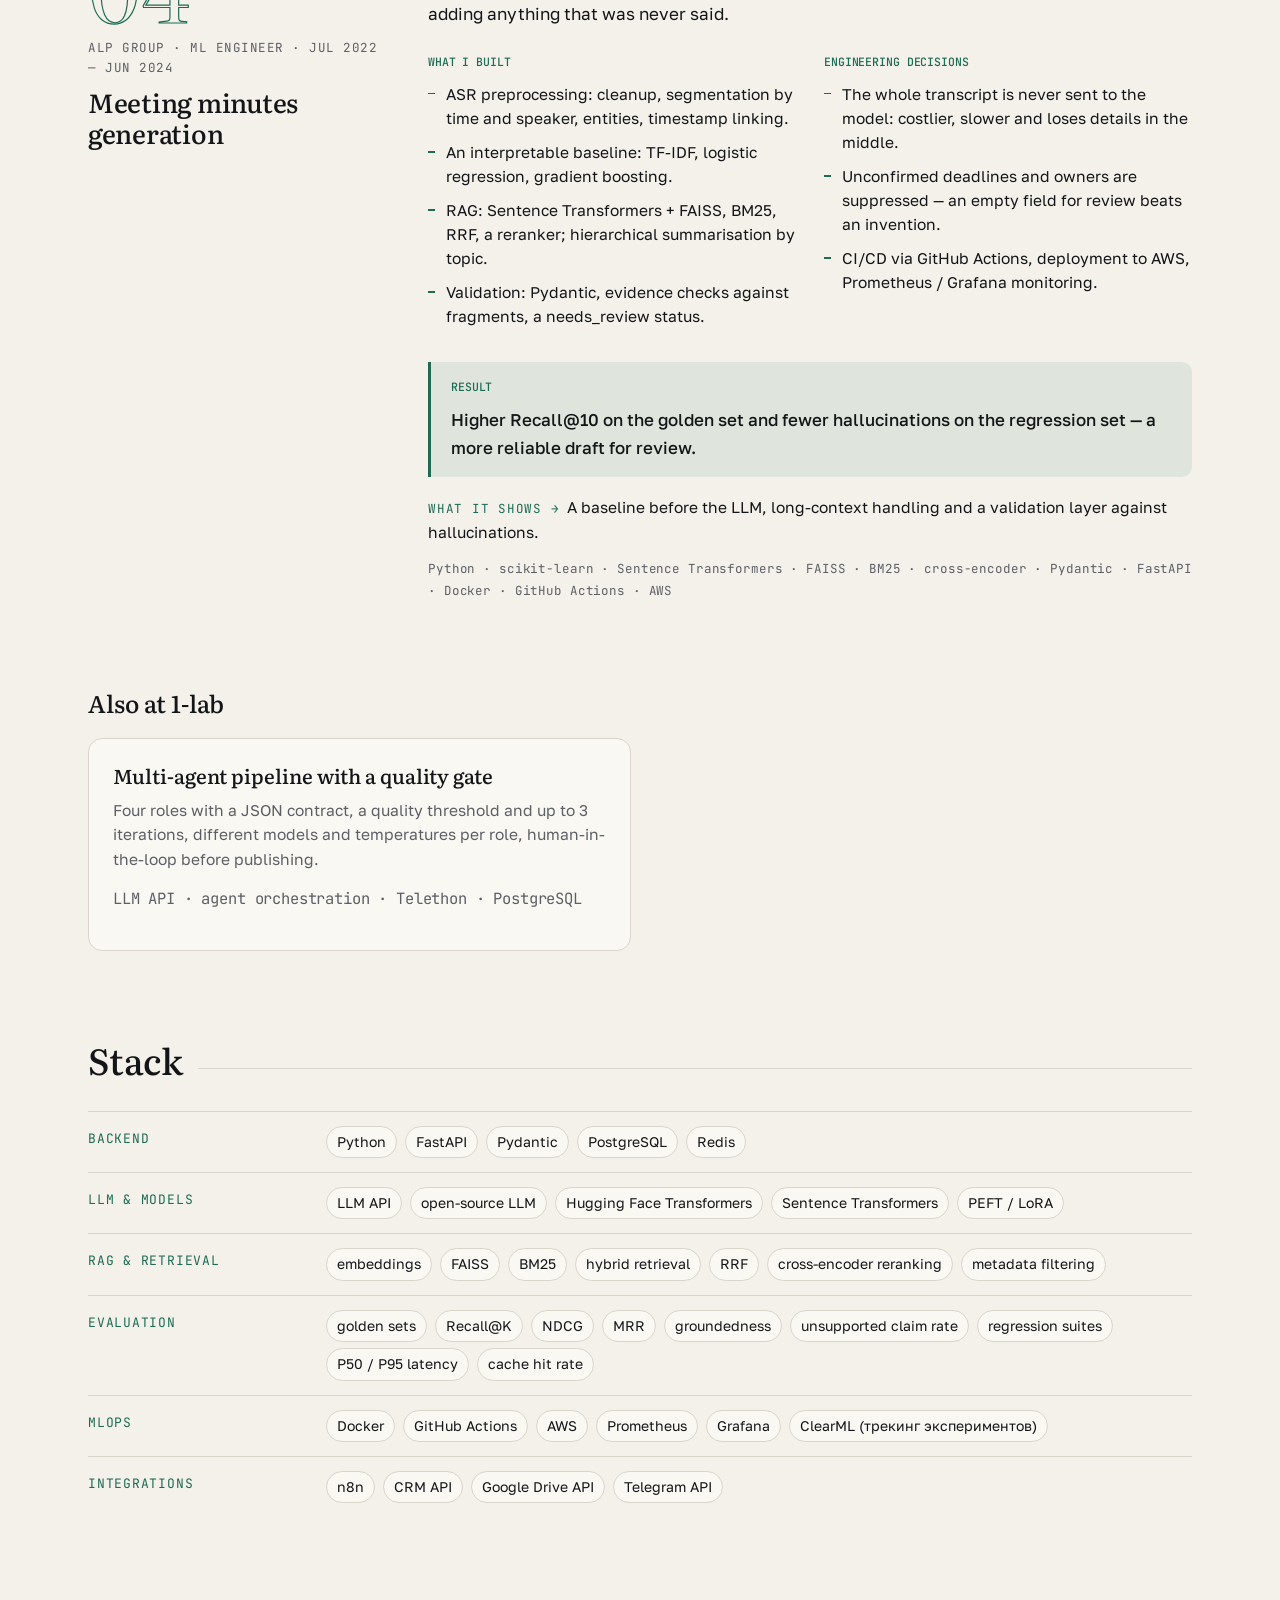
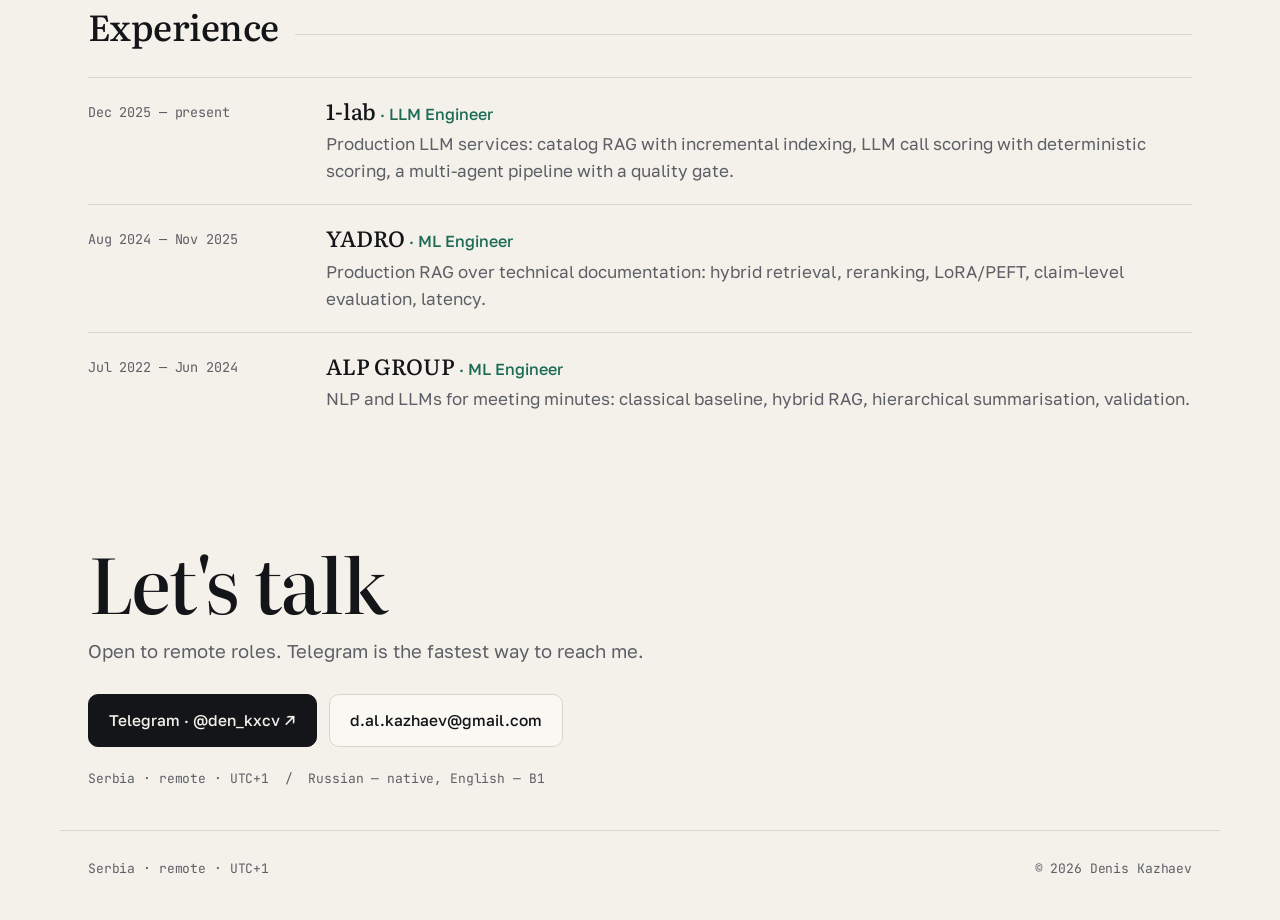
==== commit 07171c46: "Update site" ====
--- a/en/index.html
+++ b/en/index.html
@@ -41,7 +41,7 @@
   </div>
   <figure class="trace" aria-hidden="true">
     <figcaption class="mono"><span class="dot"></span><span class="dot"></span><span class="dot"></span> rag.trace</figcaption>
-    <ol class="mono"><li style="--i:0"><span class="ln">01</span><span class="fn">query</span><span class="arg">“E-217 on fw v4.2?”</span></li><li style="--i:1"><span class="ln">02</span><span class="fn">bm25 ∪ dense</span><span class="arg">top_n=50</span></li><li style="--i:2"><span class="ln">03</span><span class="fn">rrf</span><span class="arg">fused ranks</span></li><li style="--i:3"><span class="ln">04</span><span class="fn">rerank</span><span class="arg">cross-encoder · top_k=5</span></li><li style="--i:4"><span class="ln">05</span><span class="fn">generate</span><span class="arg">grounded · cited</span></li><li style="--i:5"><span class="ln">06</span><span class="fn">claim_check</span><span class="arg">unsupported ↓30%</span></li><li style="--i:6"><span class="ln">07</span><span class="fn">latency</span><span class="arg">p50 ≈ 700 ms</span></li><li style="--i:7"><span class="ln">08</span><span class="fn">done</span><span class="blink">▍</span></li></ol>
+    <ol class="mono"><li style="--i:0"><span class="ln">01</span><span class="fn">query</span><span class="arg">“E-217 on fw v4.2?”</span></li><li style="--i:1"><span class="ln">02</span><span class="fn">bm25 ∪ dense</span><span class="arg">top_n=50</span></li><li style="--i:2"><span class="ln">03</span><span class="fn">rrf</span><span class="arg">fused ranks</span></li><li style="--i:3"><span class="ln">04</span><span class="fn">rerank</span><span class="arg">cross-encoder · top_k=5</span></li><li style="--i:4"><span class="ln">05</span><span class="fn">generate</span><span class="arg">grounded · cited</span></li><li style="--i:5"><span class="ln">06</span><span class="fn">claim_check</span><span class="arg">supported claims ✓</span></li><li style="--i:6"><span class="ln">07</span><span class="fn">latency</span><span class="arg">p50 / p95 per stage</span></li><li style="--i:7"><span class="ln">08</span><span class="fn">done</span><span class="blink">▍</span></li></ol>
   </figure>
 </section>
 <section class="wrap block" id="about"><h2 class="h2">What I bring</h2><div class="prs"><div class="pr"><span class="pr-n mono">01</span><h4>Production RAG</h4><p>Ingestion and metadata, chunking tuned on an eval set, dense + BM25, RRF, cross-encoder reranking, product and version filters, fallback on weak context.</p></div><div class="pr"><span class="pr-n mono">02</span><h4>Evaluation</h4><p>Golden sets, Recall@K, NDCG / MRR for retrieval; groundedness and unsupported-claim rate for generation; regression suites and shadow mode.</p></div><div class="pr"><span class="pr-n mono">03</span><h4>Fine-tuning</h4><p>PEFT / LoRA on good answers, real mistakes and correct-refusal examples. Versions are compared on claim-level metrics, not by eye.</p></div><div class="pr"><span class="pr-n mono">04</span><h4>Latency and cost</h4><p>Per-stage latency breakdown, caching of embeddings, retrieval and context, a cap on reranker candidates, async I/O, context length control. P50 / P95, not the mean.</p></div><div class="pr"><span class="pr-n mono">05</span><h4>MLOps</h4><p>ClearML for experiments, Docker, CI/CD on GitHub Actions, AWS deployment, Prometheus and Grafana with per-stage dashboards and alerts.</p></div><div class="pr"><span class="pr-n mono">06</span><h4>Backend</h4><p>Python, FastAPI, PostgreSQL, Redis, Pydantic schemas for structured output, retries, idempotency, health checks, structured logging.</p></div></div></section><section class="wrap block" id="process"><h2 class="h2">How I run an ML task</h2><p class="section-lead">A standard ML system design cycle: framing and metrics → data → baseline → experiments → evaluation → rollout → monitoring. Every prompt, model or retrieval change goes through a regression run.</p><ol class="steps"><li><span class="st-n mono">01</span><div><h4>Framing and metrics</h4><p>Constraints, target offline and online metrics, latency and cost-per-request budgets.</p></div></li><li><span class="st-n mono">02</span><div><h4>Data and golden set</h4><p>Real queries with labelled sources, segments (paraphrases, exact terms and codes), a regression set of hard cases.</p></div></li><li><span class="st-n mono">03</span><div><h4>Baseline</h4><p>A simple interpretable solution as a reference point, to see where complex components really add value.</p></div></li><li><span class="st-n mono">04</span><div><h4>Experiments</h4><p>Chunking, retrieval, reranker, prompts, PEFT / LoRA. Parameters, data and code versions, metrics and artifacts in ClearML.</p></div></li><li><span class="st-n mono">05</span><div><h4>Evaluation</h4><p>Retrieval, generation and system separately; per-segment slices; a regression run before any change.</p></div></li><li><span class="st-n mono">06</span><div><h4>Rollout</h4><p>Shadow mode on real traffic, gradual rollout, fast rollback of the index and model.</p></div></li><li><span class="st-n mono">07</span><div><h4>Monitoring</h4><p>Per-stage latency, errors, fallback, cache hit rate, indexing lag; alerts and degradation analysis.</p></div></li></ol></section><section class="wrap block" id="cases"><h2 class="h2">Projects</h2>
@@ -60,7 +60,7 @@
       <div><h5 class="mono">What I built</h5><ul><li>Ingestion with semantic chunking and metadata (product, version, component); chunk size and overlap tuned on an eval set.</li><li>Hybrid retrieval: dense + BM25, RRF, a cross-encoder reranker on the top-N, product and version filters.</li><li>Grounded generation with source references and a fallback on weak context.</li><li>LoRA/PEFT adaptation and claim-level evaluation on a regression set.</li></ul></div>
       <div><h5 class="mono">Engineering decisions</h5><ul><li>Latency broken down by stage; caching embeddings, retrieval and context; a cap on reranker candidates.</li><li>Every change goes through a regression suite and shadow mode.</li><li>Reproducible experiments in ClearML.</li></ul></div>
     </div>
-    <div class="case-result"><h5 class="mono">Result</h5><p>Recall@5 +18% over the baseline, unsupported claims −30%, P50 response time ~700 ms.</p></div>
+    <div class="case-result"><h5 class="mono">Result</h5><p>A clear Recall@5 gain over the baseline, fewer unsupported claims on the regression set, latency within the target SLA.</p></div>
     <p class="case-shows"><span class="mono">What it shows →</span> The full production RAG cycle: retrieval, generation, fine-tuning, evaluation and latency.</p>
     <p class="stackline mono">Python · Transformers · Sentence Transformers · PEFT/LoRA · BM25 · cross-encoder · FastAPI · ClearML · Docker · Prometheus · Grafana</p>
   </div>
@@ -120,11 +120,11 @@
       <div><h5 class="mono">What I built</h5><ul><li>ASR preprocessing: cleanup, segmentation by time and speaker, entities, timestamp linking.</li><li>An interpretable baseline: TF-IDF, logistic regression, gradient boosting.</li><li>RAG: Sentence Transformers + FAISS, BM25, RRF, a reranker; hierarchical summarisation by topic.</li><li>Validation: Pydantic, evidence checks against fragments, a needs_review status.</li></ul></div>
       <div><h5 class="mono">Engineering decisions</h5><ul><li>The whole transcript is never sent to the model: costlier, slower and loses details in the middle.</li><li>Unconfirmed deadlines and owners are suppressed — an empty field for review beats an invention.</li><li>CI/CD via GitHub Actions, deployment to AWS, Prometheus / Grafana monitoring.</li></ul></div>
     </div>
-    <div class="case-result"><h5 class="mono">Result</h5><p>Recall@10 +12% on the golden set, hallucination rate −20% on the regression set.</p></div>
+    <div class="case-result"><h5 class="mono">Result</h5><p>Higher Recall@10 on the golden set and fewer hallucinations on the regression set — a more reliable draft for review.</p></div>
     <p class="case-shows"><span class="mono">What it shows →</span> A baseline before the LLM, long-context handling and a validation layer against hallucinations.</p>
     <p class="stackline mono">Python · scikit-learn · Sentence Transformers · FAISS · BM25 · cross-encoder · Pydantic · FastAPI · Docker · GitHub Actions · AWS</p>
   </div>
-</article><p class="note mono">Metrics are relative to the baseline on fixed evaluation sets.</p><h3 class="h3">Also at 1-lab</h3><div class="grid2"><article class="card" id="case-editorial" data-tags=""><h4>Multi-agent pipeline with a quality gate</h4><p>Four roles with a JSON contract, a quality threshold and up to 3 iterations, different models and temperatures per role, human-in-the-loop before publishing.</p><p class="stackline mono">LLM API · agent orchestration · Telethon · PostgreSQL</p></article></div></section><section class="wrap block" id="stack"><h2 class="h2">Stack</h2><dl class="skills"><div class="sk"><dt class="mono">Backend</dt><dd><ul class="tags"><li>Python</li><li>FastAPI</li><li>Pydantic</li><li>PostgreSQL</li><li>Redis</li></ul></dd></div><div class="sk"><dt class="mono">LLM &amp; models</dt><dd><ul class="tags"><li>LLM API</li><li>open-source LLM</li><li>Hugging Face Transformers</li><li>Sentence Transformers</li><li>PEFT / LoRA</li></ul></dd></div><div class="sk"><dt class="mono">RAG &amp; retrieval</dt><dd><ul class="tags"><li>embeddings</li><li>FAISS</li><li>BM25</li><li>hybrid retrieval</li><li>RRF</li><li>cross-encoder reranking</li><li>metadata filtering</li></ul></dd></div><div class="sk"><dt class="mono">Evaluation</dt><dd><ul class="tags"><li>golden sets</li><li>Recall@K</li><li>NDCG</li><li>MRR</li><li>groundedness</li><li>unsupported claim rate</li><li>regression suites</li><li>P50 / P95 latency</li><li>cache hit rate</li></ul></dd></div><div class="sk"><dt class="mono">MLOps</dt><dd><ul class="tags"><li>Docker</li><li>GitHub Actions</li><li>AWS</li><li>Prometheus</li><li>Grafana</li><li>ClearML (трекинг экспериментов)</li></ul></dd></div><div class="sk"><dt class="mono">Integrations</dt><dd><ul class="tags"><li>n8n</li><li>CRM API</li><li>Google Drive API</li><li>Telegram API</li></ul></dd></div></dl></section><section class="wrap block" id="experience"><h2 class="h2">Experience</h2><ol class="timeline"><li><span class="period mono">Dec 2025 — present</span><div><h4>1-lab <span class="role">· LLM Engineer</span></h4><p>Production LLM services: catalog RAG with incremental indexing, LLM call scoring with deterministic scoring, a multi-agent pipeline with a quality gate.</p></div></li><li><span class="period mono">Aug 2024 — Nov 2025</span><div><h4>YADRO <span class="role">· ML Engineer</span></h4><p>Production RAG over technical documentation: hybrid retrieval, reranking, LoRA/PEFT, claim-level evaluation, latency.</p></div></li><li><span class="period mono">Jul 2022 — Jun 2024</span><div><h4>ALP GROUP <span class="role">· ML Engineer</span></h4><p>NLP and LLMs for meeting minutes: classical baseline, hybrid RAG, hierarchical summarisation, validation.</p></div></li></ol></section>
+</article><h3 class="h3">Also at 1-lab</h3><div class="grid2"><article class="card" id="case-editorial" data-tags=""><h4>Multi-agent pipeline with a quality gate</h4><p>Four roles with a JSON contract, a quality threshold and up to 3 iterations, different models and temperatures per role, human-in-the-loop before publishing.</p><p class="stackline mono">LLM API · agent orchestration · Telethon · PostgreSQL</p></article></div></section><section class="wrap block" id="stack"><h2 class="h2">Stack</h2><dl class="skills"><div class="sk"><dt class="mono">Backend</dt><dd><ul class="tags"><li>Python</li><li>FastAPI</li><li>Pydantic</li><li>PostgreSQL</li><li>Redis</li></ul></dd></div><div class="sk"><dt class="mono">LLM &amp; models</dt><dd><ul class="tags"><li>LLM API</li><li>open-source LLM</li><li>Hugging Face Transformers</li><li>Sentence Transformers</li><li>PEFT / LoRA</li></ul></dd></div><div class="sk"><dt class="mono">RAG &amp; retrieval</dt><dd><ul class="tags"><li>embeddings</li><li>FAISS</li><li>BM25</li><li>hybrid retrieval</li><li>RRF</li><li>cross-encoder reranking</li><li>metadata filtering</li></ul></dd></div><div class="sk"><dt class="mono">Evaluation</dt><dd><ul class="tags"><li>golden sets</li><li>Recall@K</li><li>NDCG</li><li>MRR</li><li>groundedness</li><li>unsupported claim rate</li><li>regression suites</li><li>P50 / P95 latency</li><li>cache hit rate</li></ul></dd></div><div class="sk"><dt class="mono">MLOps</dt><dd><ul class="tags"><li>Docker</li><li>GitHub Actions</li><li>AWS</li><li>Prometheus</li><li>Grafana</li><li>ClearML (трекинг экспериментов)</li></ul></dd></div><div class="sk"><dt class="mono">Integrations</dt><dd><ul class="tags"><li>n8n</li><li>CRM API</li><li>Google Drive API</li><li>Telegram API</li></ul></dd></div></dl></section><section class="wrap block" id="experience"><h2 class="h2">Experience</h2><ol class="timeline"><li><span class="period mono">Dec 2025 — present</span><div><h4>1-lab <span class="role">· LLM Engineer</span></h4><p>Production LLM services: catalog RAG with incremental indexing, LLM call scoring with deterministic scoring, a multi-agent pipeline with a quality gate.</p></div></li><li><span class="period mono">Aug 2024 — Nov 2025</span><div><h4>YADRO <span class="role">· ML Engineer</span></h4><p>Production RAG over technical documentation: hybrid retrieval, reranking, LoRA/PEFT, claim-level evaluation, latency.</p></div></li><li><span class="period mono">Jul 2022 — Jun 2024</span><div><h4>ALP GROUP <span class="role">· ML Engineer</span></h4><p>NLP and LLMs for meeting minutes: classical baseline, hybrid RAG, hierarchical summarisation, validation.</p></div></li></ol></section>
 
 <section class="wrap contact" id="contact">
   <h2>Let&#x27;s talk</h2>
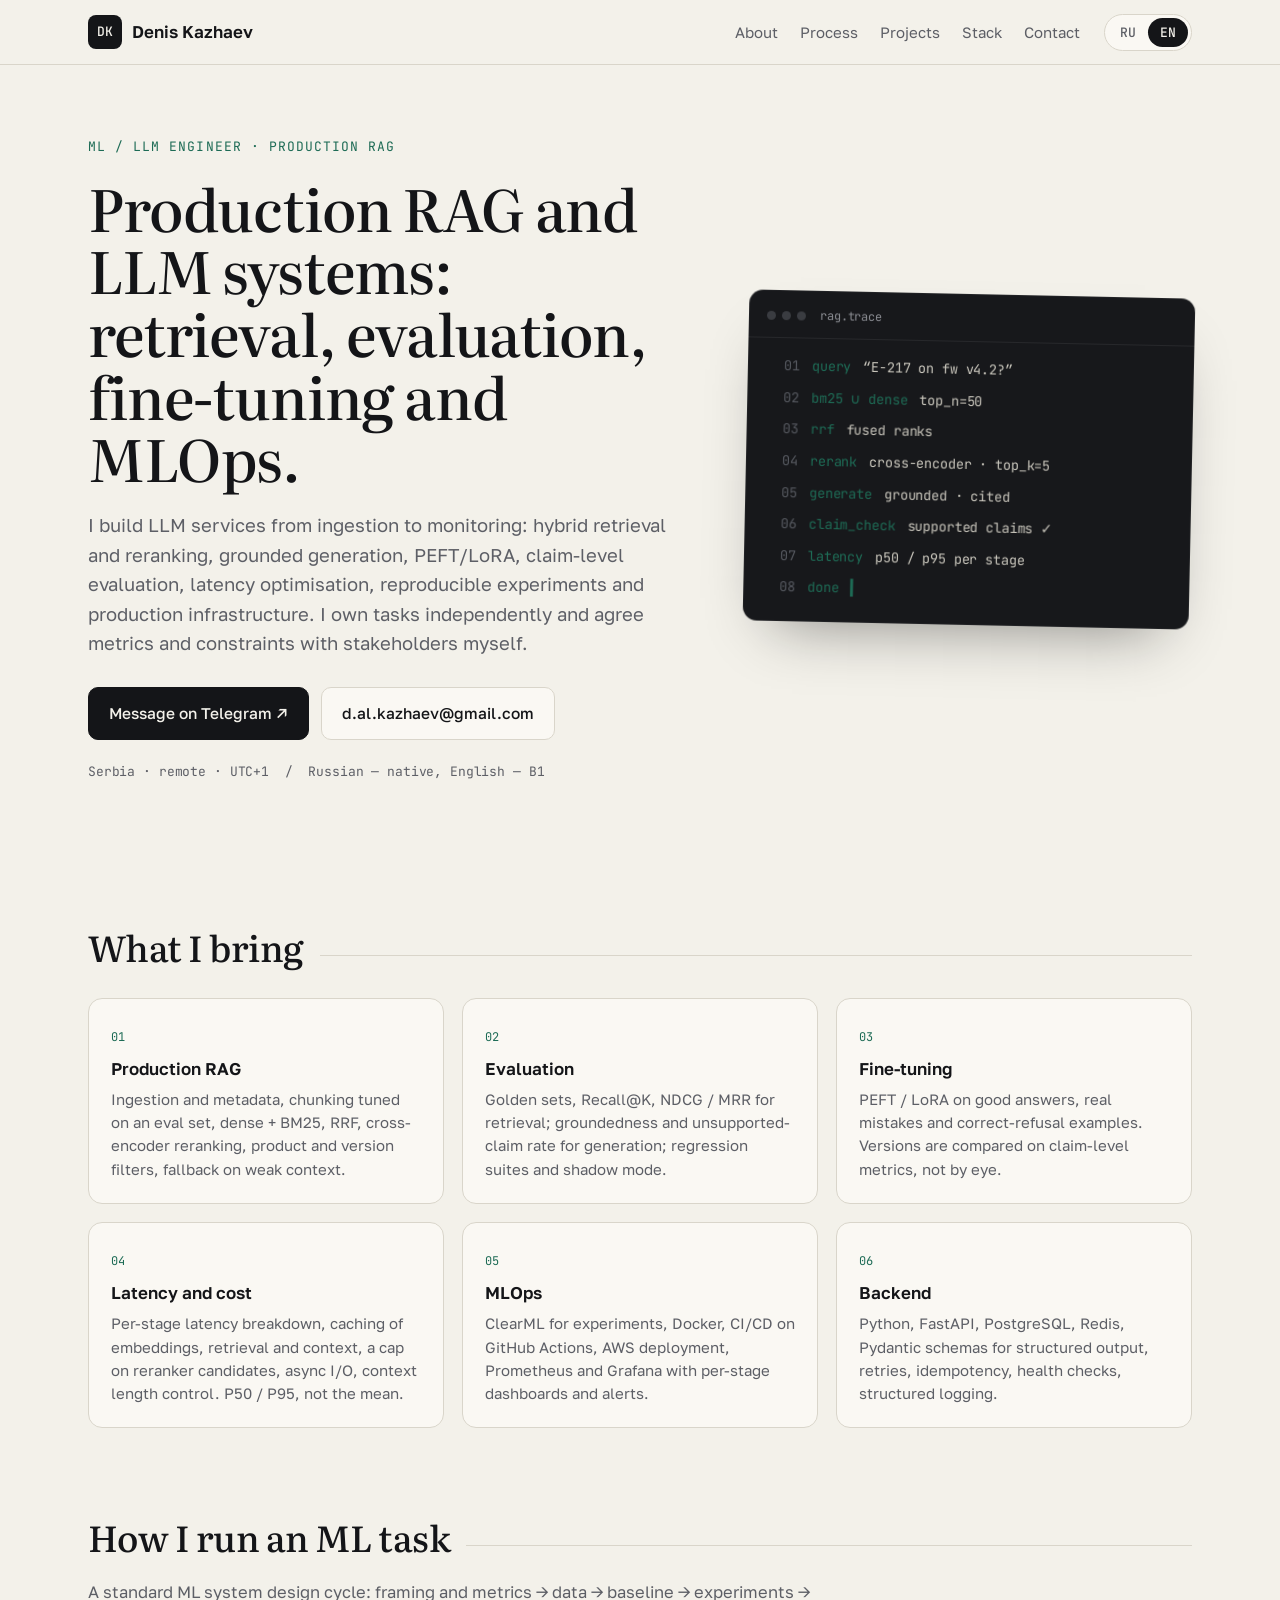
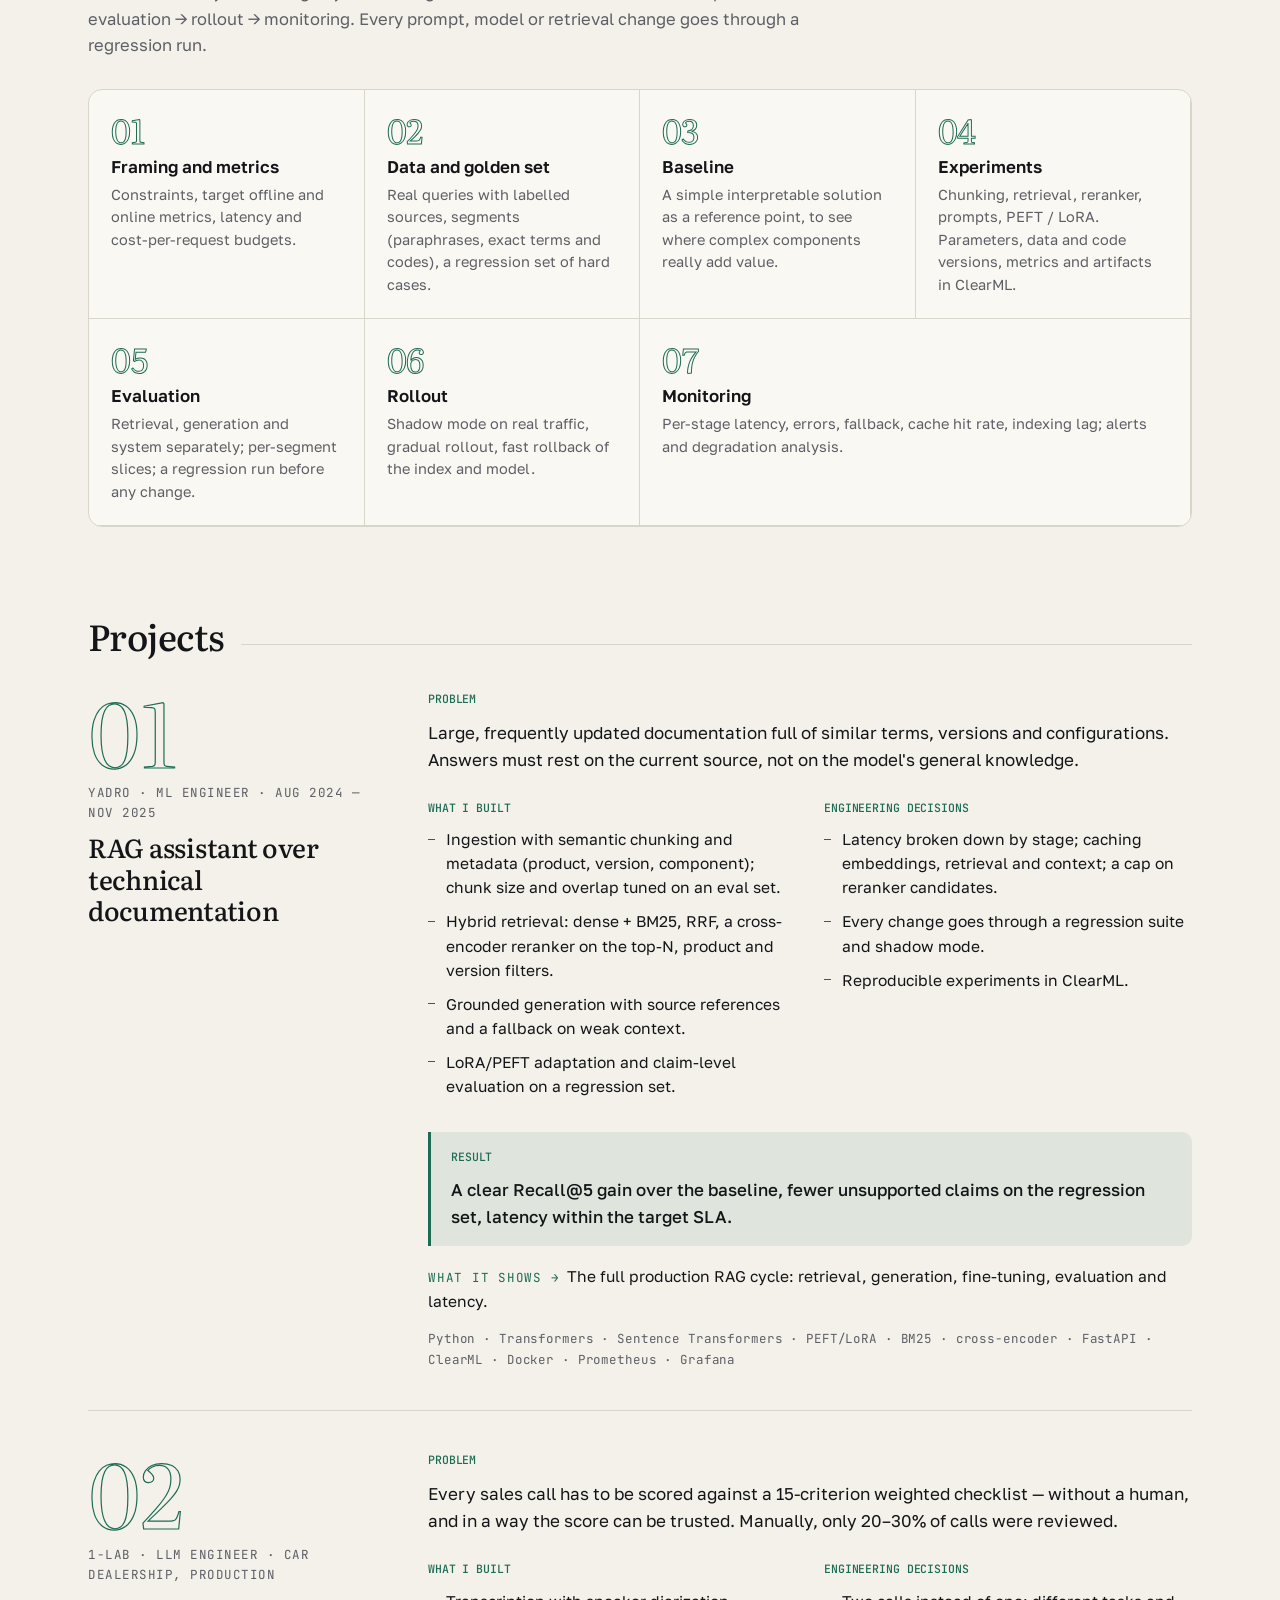
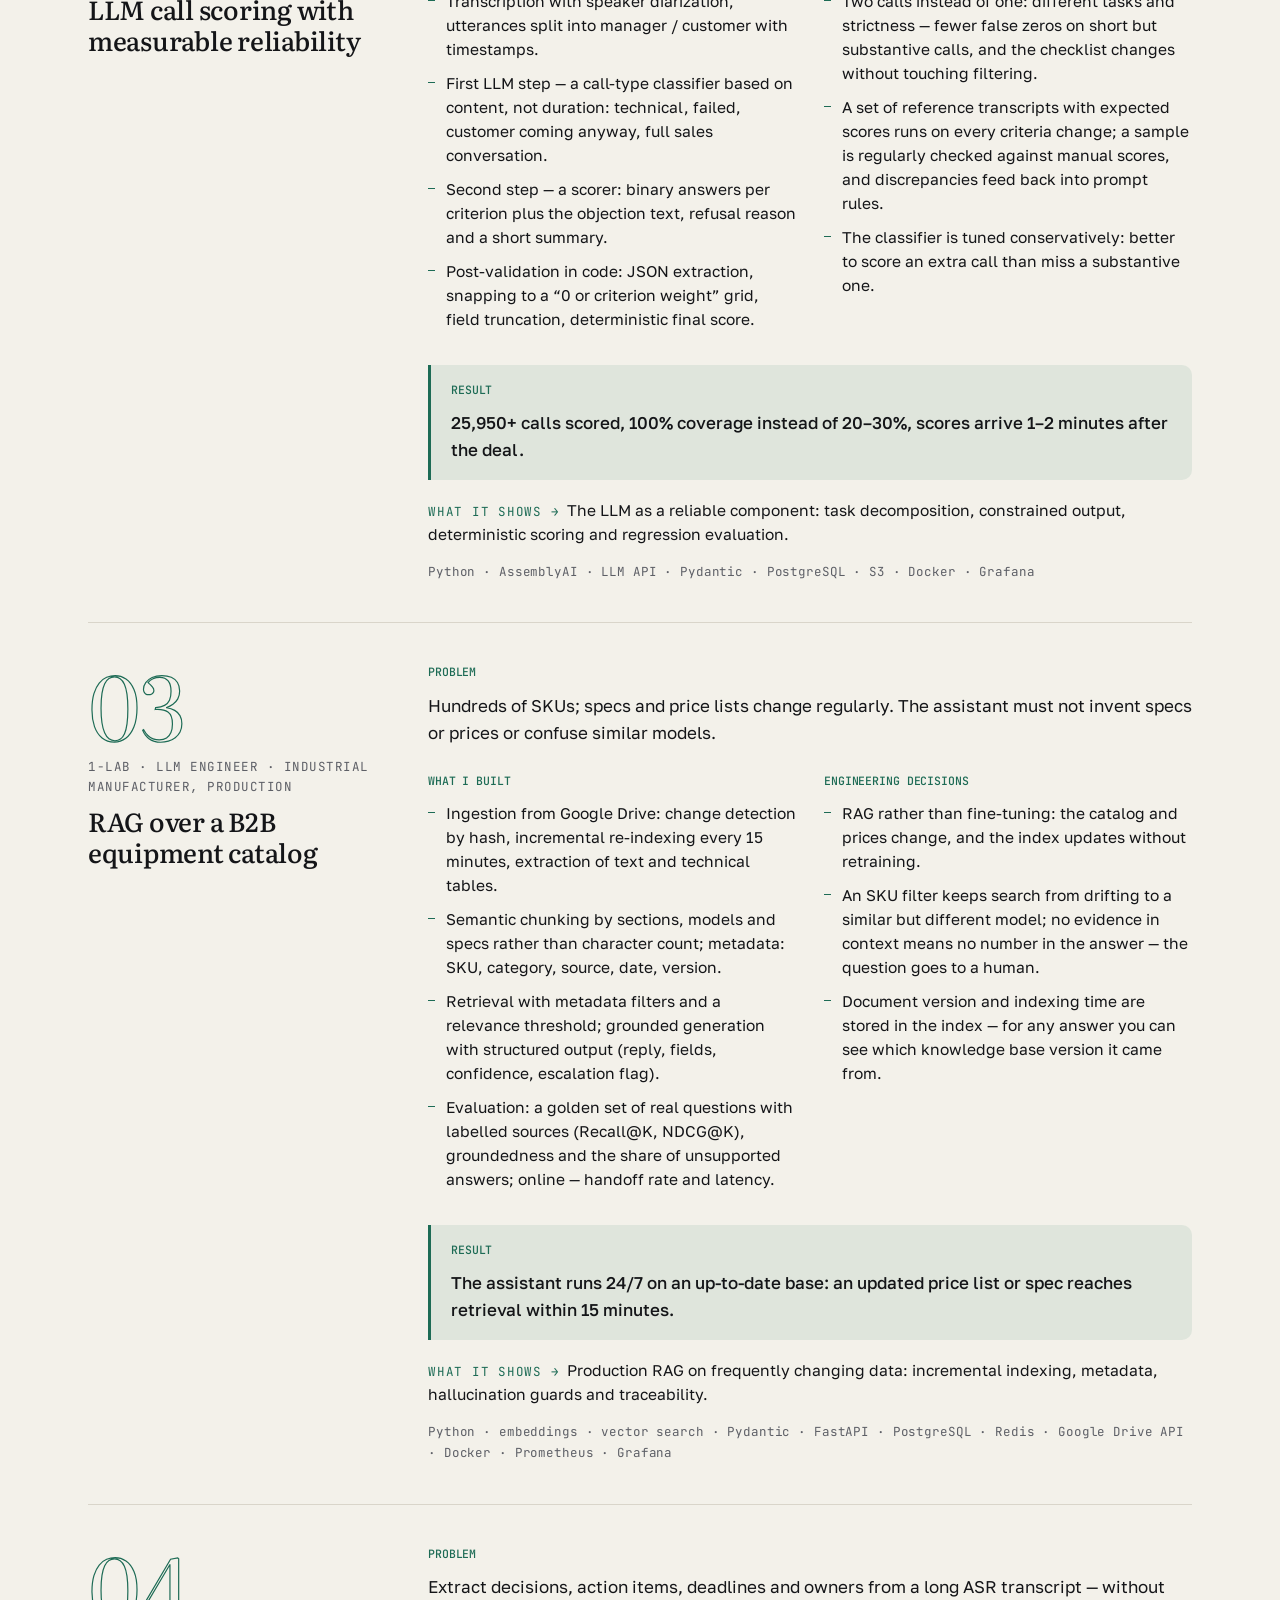
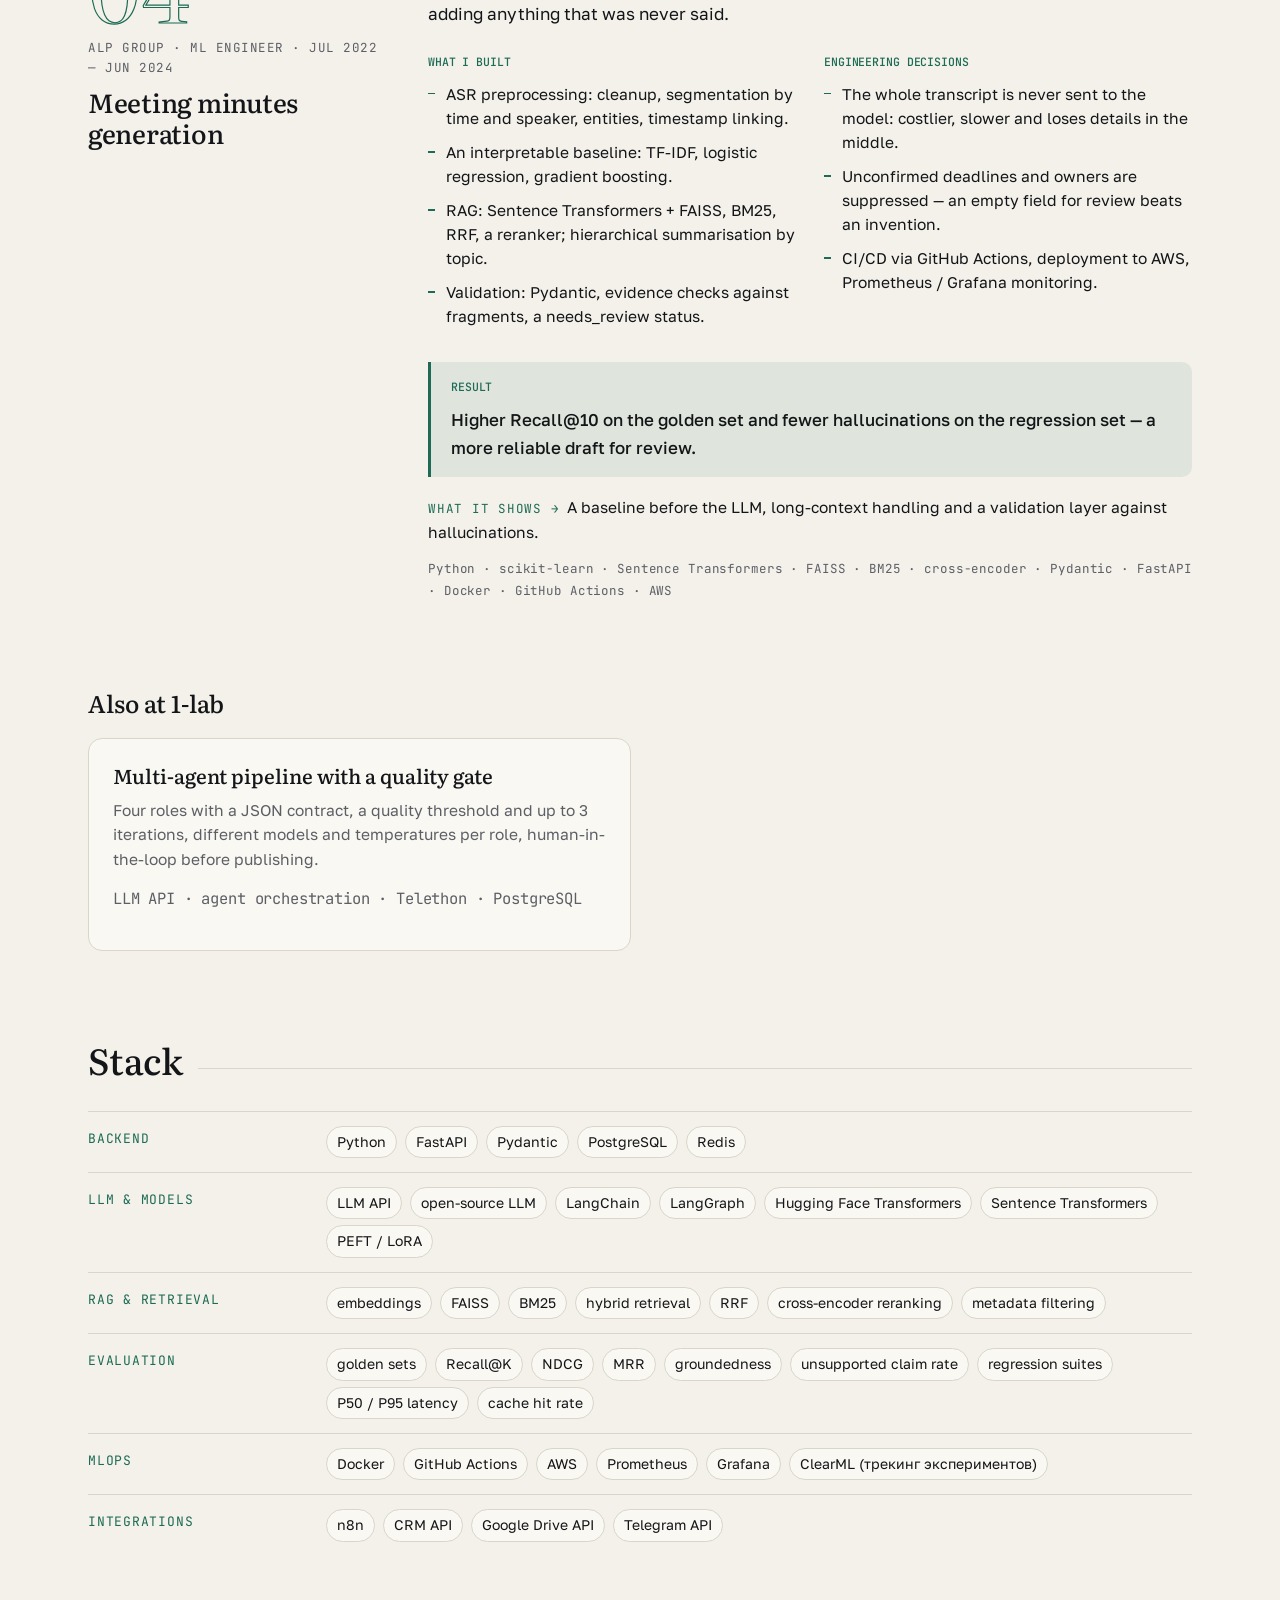
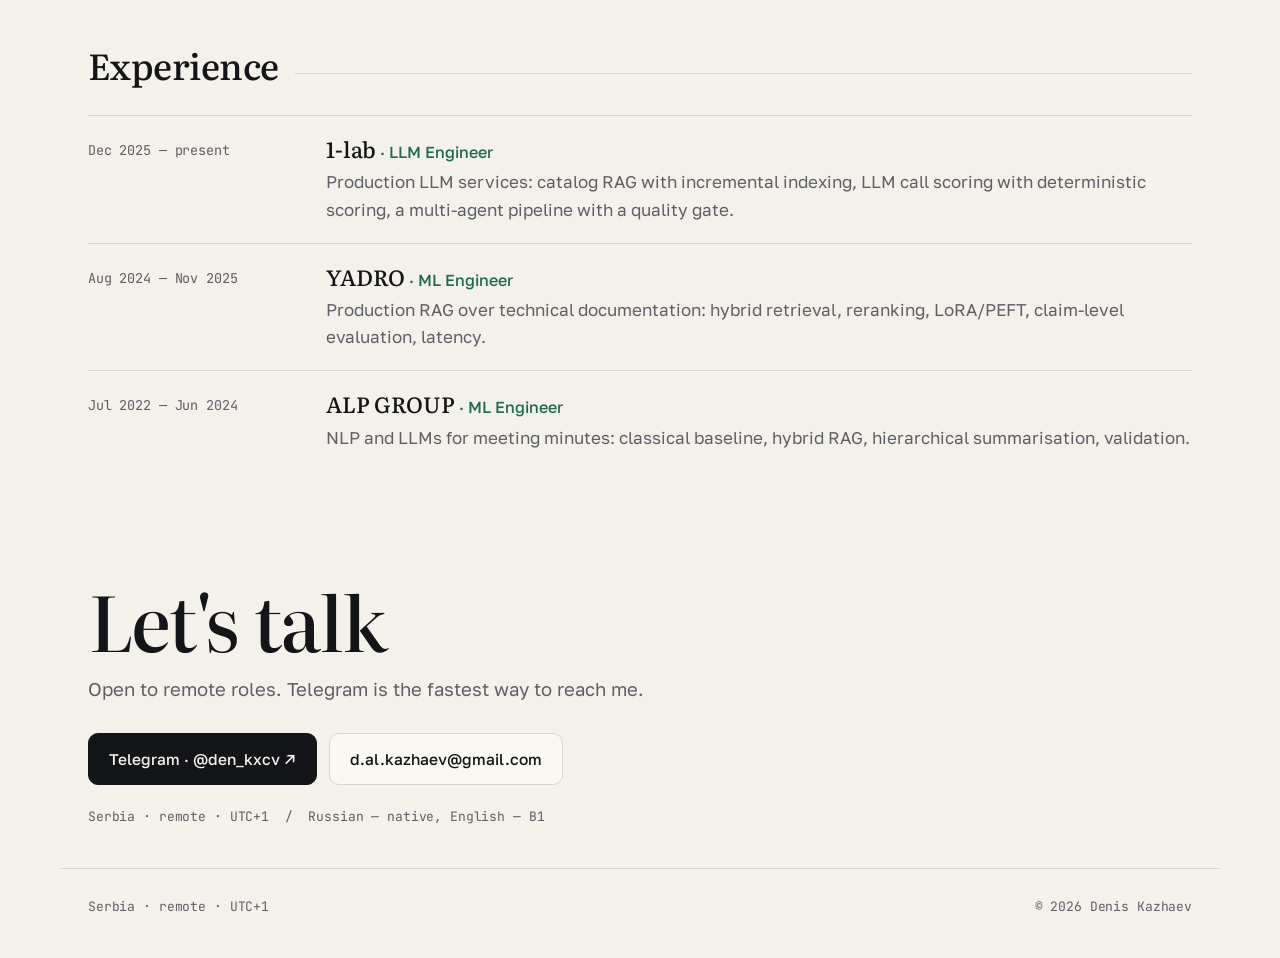
==== commit e3ffa1ec: "Update site" ====
--- a/en/index.html
+++ b/en/index.html
@@ -124,7 +124,7 @@
     <p class="case-shows"><span class="mono">What it shows →</span> A baseline before the LLM, long-context handling and a validation layer against hallucinations.</p>
     <p class="stackline mono">Python · scikit-learn · Sentence Transformers · FAISS · BM25 · cross-encoder · Pydantic · FastAPI · Docker · GitHub Actions · AWS</p>
   </div>
-</article><h3 class="h3">Also at 1-lab</h3><div class="grid2"><article class="card" id="case-editorial" data-tags=""><h4>Multi-agent pipeline with a quality gate</h4><p>Four roles with a JSON contract, a quality threshold and up to 3 iterations, different models and temperatures per role, human-in-the-loop before publishing.</p><p class="stackline mono">LLM API · agent orchestration · Telethon · PostgreSQL</p></article></div></section><section class="wrap block" id="stack"><h2 class="h2">Stack</h2><dl class="skills"><div class="sk"><dt class="mono">Backend</dt><dd><ul class="tags"><li>Python</li><li>FastAPI</li><li>Pydantic</li><li>PostgreSQL</li><li>Redis</li></ul></dd></div><div class="sk"><dt class="mono">LLM &amp; models</dt><dd><ul class="tags"><li>LLM API</li><li>open-source LLM</li><li>Hugging Face Transformers</li><li>Sentence Transformers</li><li>PEFT / LoRA</li></ul></dd></div><div class="sk"><dt class="mono">RAG &amp; retrieval</dt><dd><ul class="tags"><li>embeddings</li><li>FAISS</li><li>BM25</li><li>hybrid retrieval</li><li>RRF</li><li>cross-encoder reranking</li><li>metadata filtering</li></ul></dd></div><div class="sk"><dt class="mono">Evaluation</dt><dd><ul class="tags"><li>golden sets</li><li>Recall@K</li><li>NDCG</li><li>MRR</li><li>groundedness</li><li>unsupported claim rate</li><li>regression suites</li><li>P50 / P95 latency</li><li>cache hit rate</li></ul></dd></div><div class="sk"><dt class="mono">MLOps</dt><dd><ul class="tags"><li>Docker</li><li>GitHub Actions</li><li>AWS</li><li>Prometheus</li><li>Grafana</li><li>ClearML (трекинг экспериментов)</li></ul></dd></div><div class="sk"><dt class="mono">Integrations</dt><dd><ul class="tags"><li>n8n</li><li>CRM API</li><li>Google Drive API</li><li>Telegram API</li></ul></dd></div></dl></section><section class="wrap block" id="experience"><h2 class="h2">Experience</h2><ol class="timeline"><li><span class="period mono">Dec 2025 — present</span><div><h4>1-lab <span class="role">· LLM Engineer</span></h4><p>Production LLM services: catalog RAG with incremental indexing, LLM call scoring with deterministic scoring, a multi-agent pipeline with a quality gate.</p></div></li><li><span class="period mono">Aug 2024 — Nov 2025</span><div><h4>YADRO <span class="role">· ML Engineer</span></h4><p>Production RAG over technical documentation: hybrid retrieval, reranking, LoRA/PEFT, claim-level evaluation, latency.</p></div></li><li><span class="period mono">Jul 2022 — Jun 2024</span><div><h4>ALP GROUP <span class="role">· ML Engineer</span></h4><p>NLP and LLMs for meeting minutes: classical baseline, hybrid RAG, hierarchical summarisation, validation.</p></div></li></ol></section>
+</article><h3 class="h3">Also at 1-lab</h3><div class="grid2"><article class="card" id="case-editorial" data-tags=""><h4>Multi-agent pipeline with a quality gate</h4><p>Four roles with a JSON contract, a quality threshold and up to 3 iterations, different models and temperatures per role, human-in-the-loop before publishing.</p><p class="stackline mono">LLM API · agent orchestration · Telethon · PostgreSQL</p></article></div></section><section class="wrap block" id="stack"><h2 class="h2">Stack</h2><dl class="skills"><div class="sk"><dt class="mono">Backend</dt><dd><ul class="tags"><li>Python</li><li>FastAPI</li><li>Pydantic</li><li>PostgreSQL</li><li>Redis</li></ul></dd></div><div class="sk"><dt class="mono">LLM &amp; models</dt><dd><ul class="tags"><li>LLM API</li><li>open-source LLM</li><li>LangChain</li><li>LangGraph</li><li>Hugging Face Transformers</li><li>Sentence Transformers</li><li>PEFT / LoRA</li></ul></dd></div><div class="sk"><dt class="mono">RAG &amp; retrieval</dt><dd><ul class="tags"><li>embeddings</li><li>FAISS</li><li>BM25</li><li>hybrid retrieval</li><li>RRF</li><li>cross-encoder reranking</li><li>metadata filtering</li></ul></dd></div><div class="sk"><dt class="mono">Evaluation</dt><dd><ul class="tags"><li>golden sets</li><li>Recall@K</li><li>NDCG</li><li>MRR</li><li>groundedness</li><li>unsupported claim rate</li><li>regression suites</li><li>P50 / P95 latency</li><li>cache hit rate</li></ul></dd></div><div class="sk"><dt class="mono">MLOps</dt><dd><ul class="tags"><li>Docker</li><li>GitHub Actions</li><li>AWS</li><li>Prometheus</li><li>Grafana</li><li>ClearML (трекинг экспериментов)</li></ul></dd></div><div class="sk"><dt class="mono">Integrations</dt><dd><ul class="tags"><li>n8n</li><li>CRM API</li><li>Google Drive API</li><li>Telegram API</li></ul></dd></div></dl></section><section class="wrap block" id="experience"><h2 class="h2">Experience</h2><ol class="timeline"><li><span class="period mono">Dec 2025 — present</span><div><h4>1-lab <span class="role">· LLM Engineer</span></h4><p>Production LLM services: catalog RAG with incremental indexing, LLM call scoring with deterministic scoring, a multi-agent pipeline with a quality gate.</p></div></li><li><span class="period mono">Aug 2024 — Nov 2025</span><div><h4>YADRO <span class="role">· ML Engineer</span></h4><p>Production RAG over technical documentation: hybrid retrieval, reranking, LoRA/PEFT, claim-level evaluation, latency.</p></div></li><li><span class="period mono">Jul 2022 — Jun 2024</span><div><h4>ALP GROUP <span class="role">· ML Engineer</span></h4><p>NLP and LLMs for meeting minutes: classical baseline, hybrid RAG, hierarchical summarisation, validation.</p></div></li></ol></section>
 
 <section class="wrap contact" id="contact">
   <h2>Let&#x27;s talk</h2>
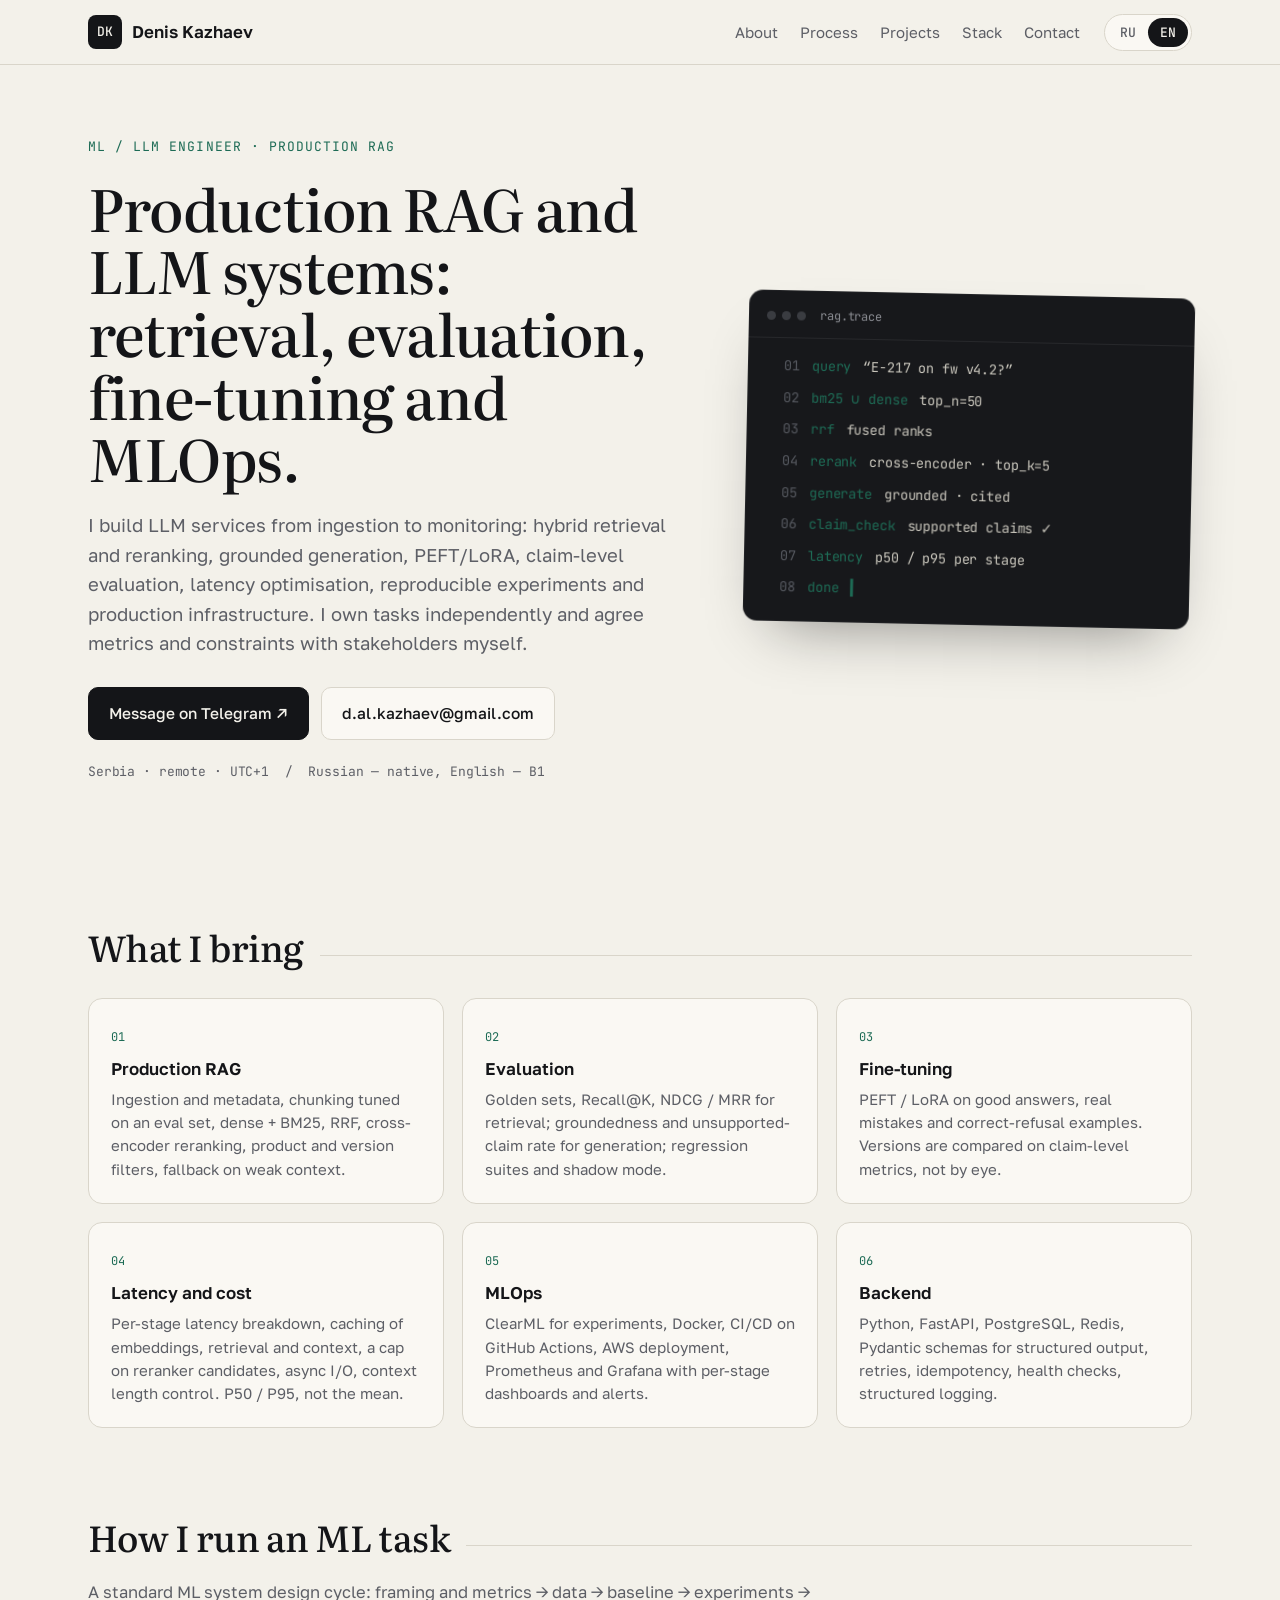
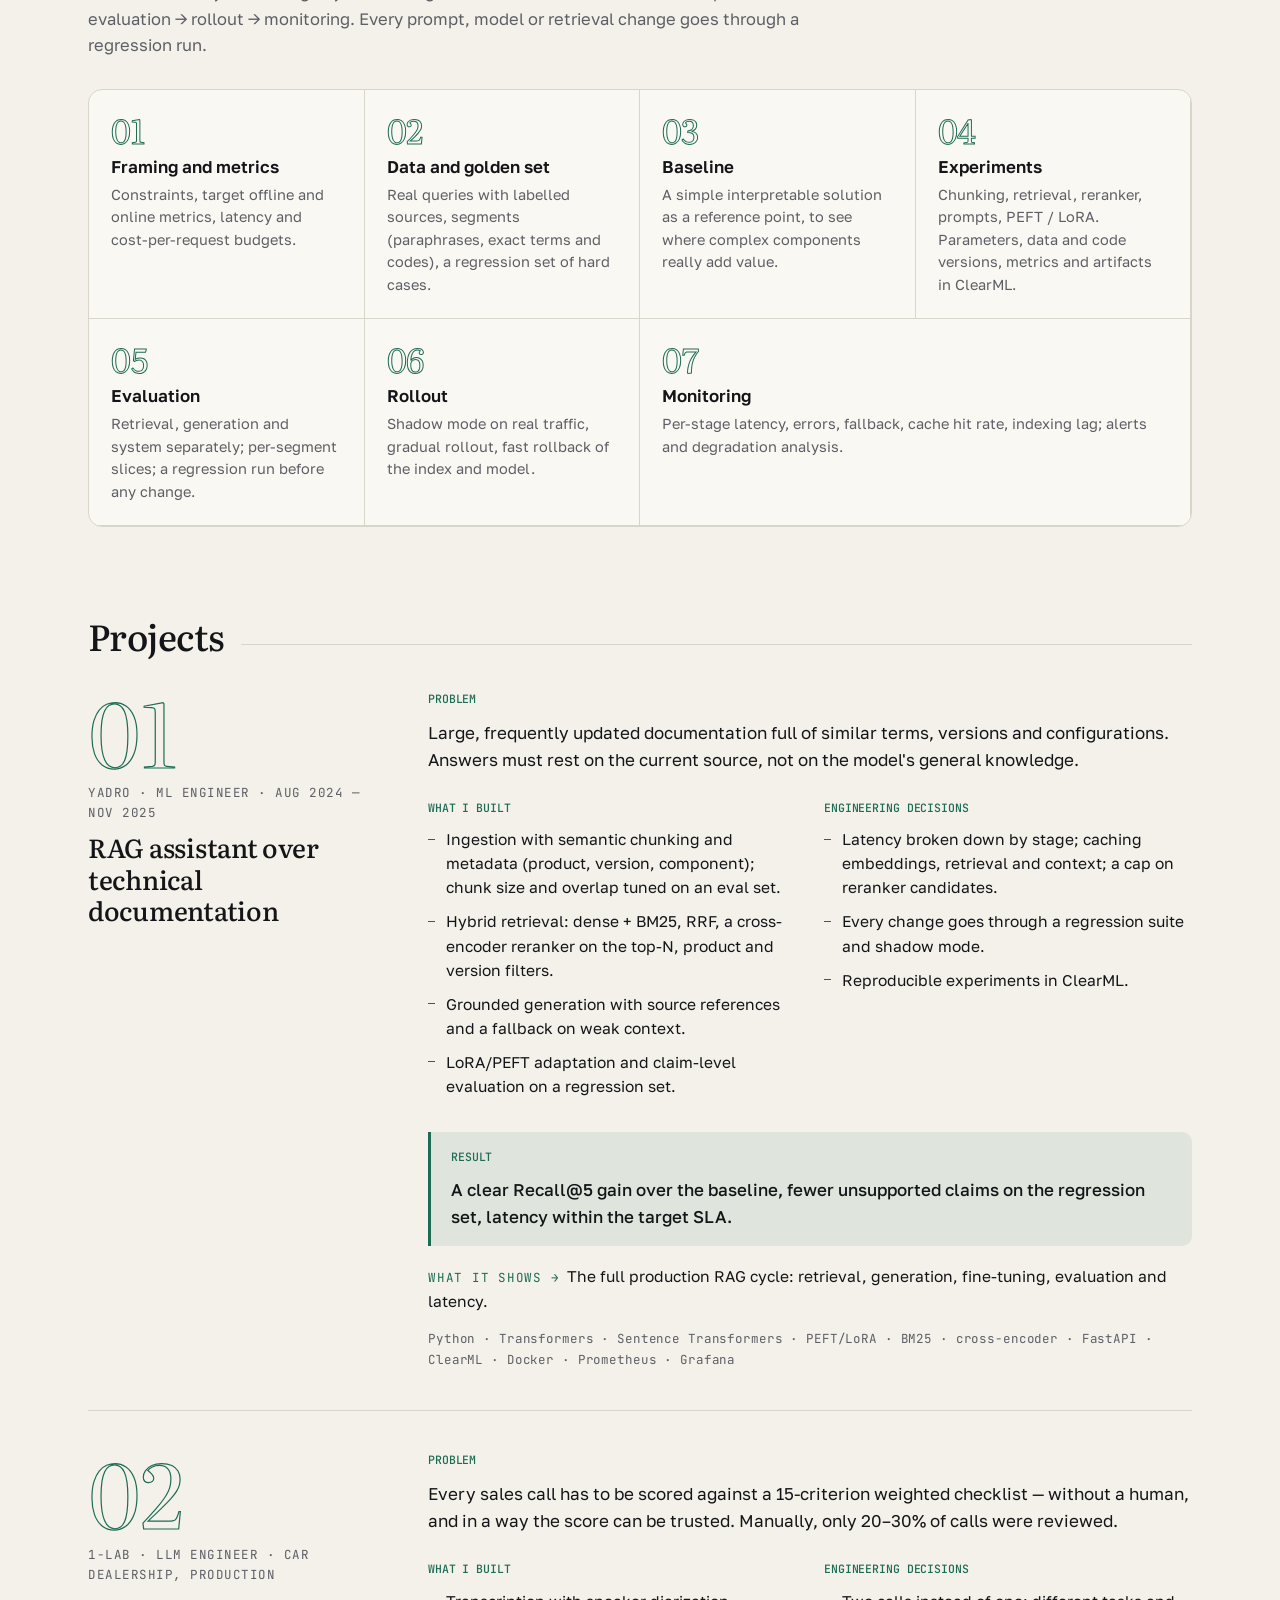
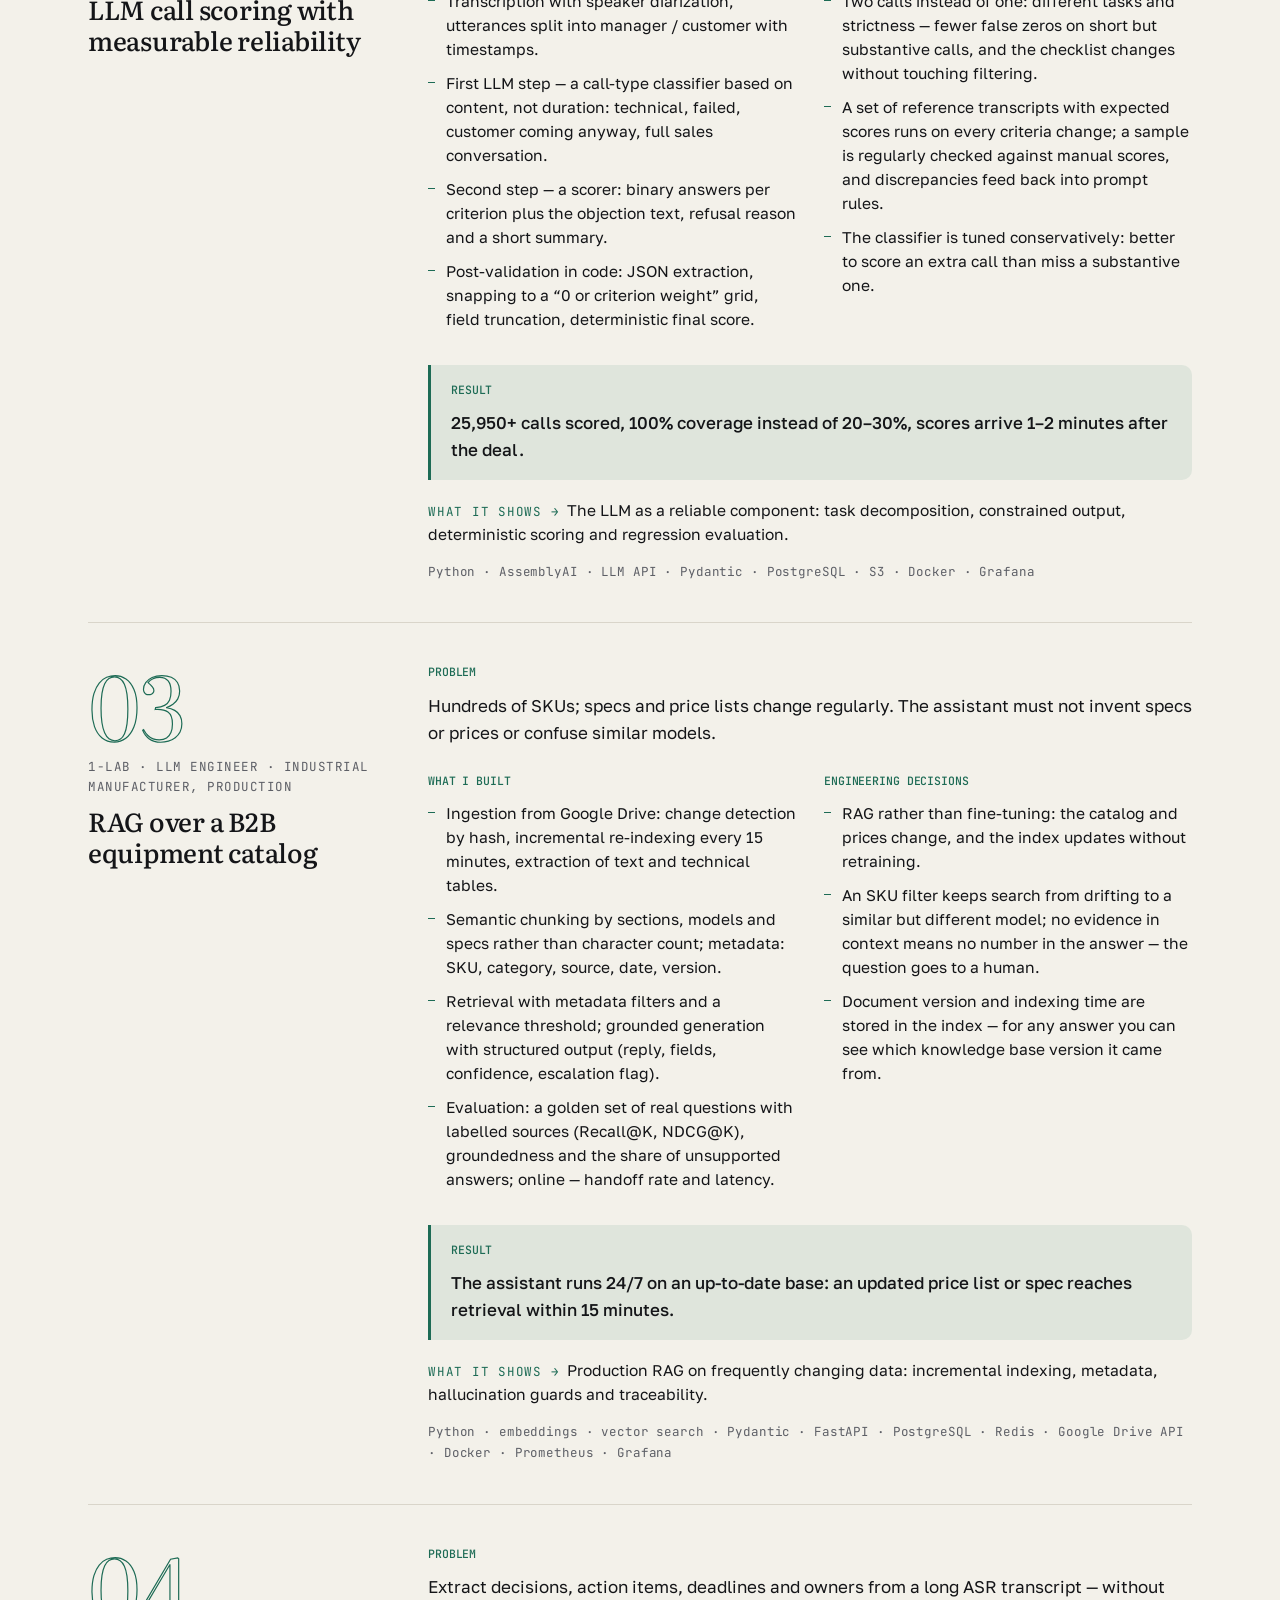
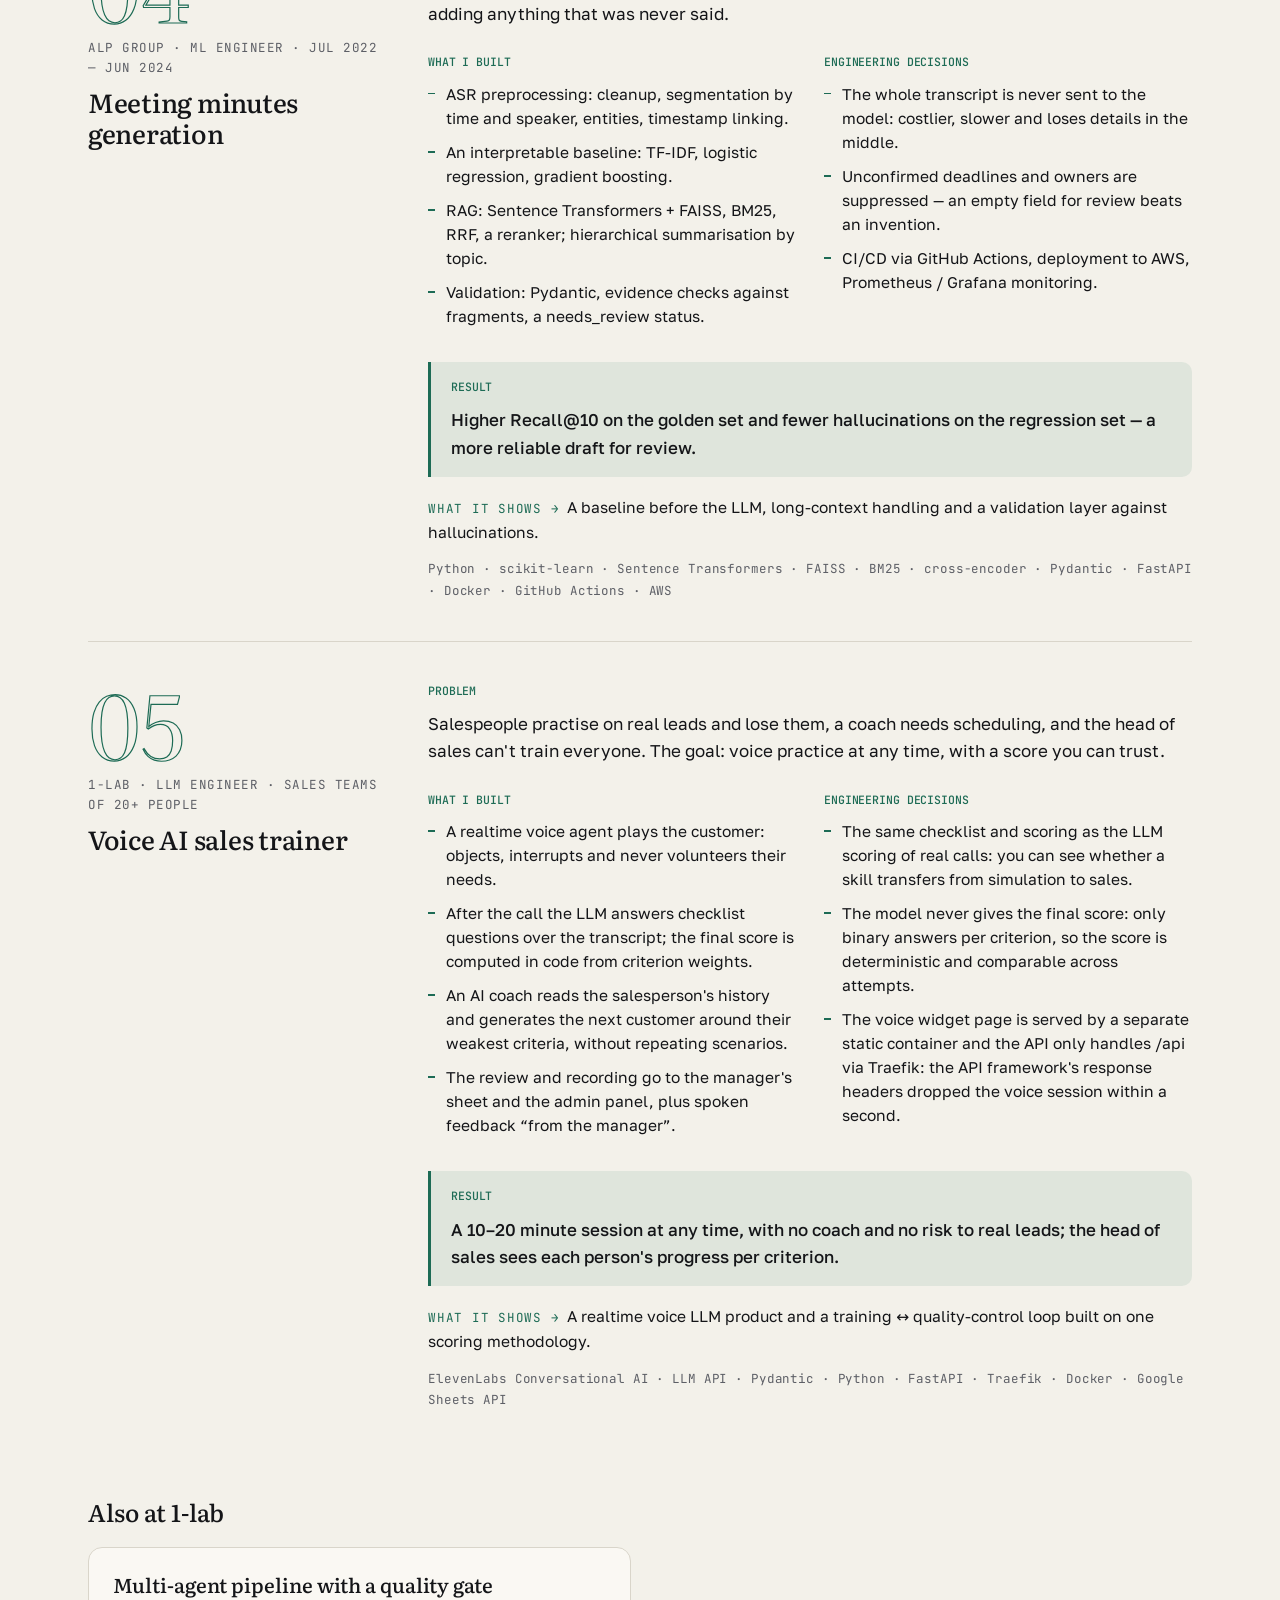
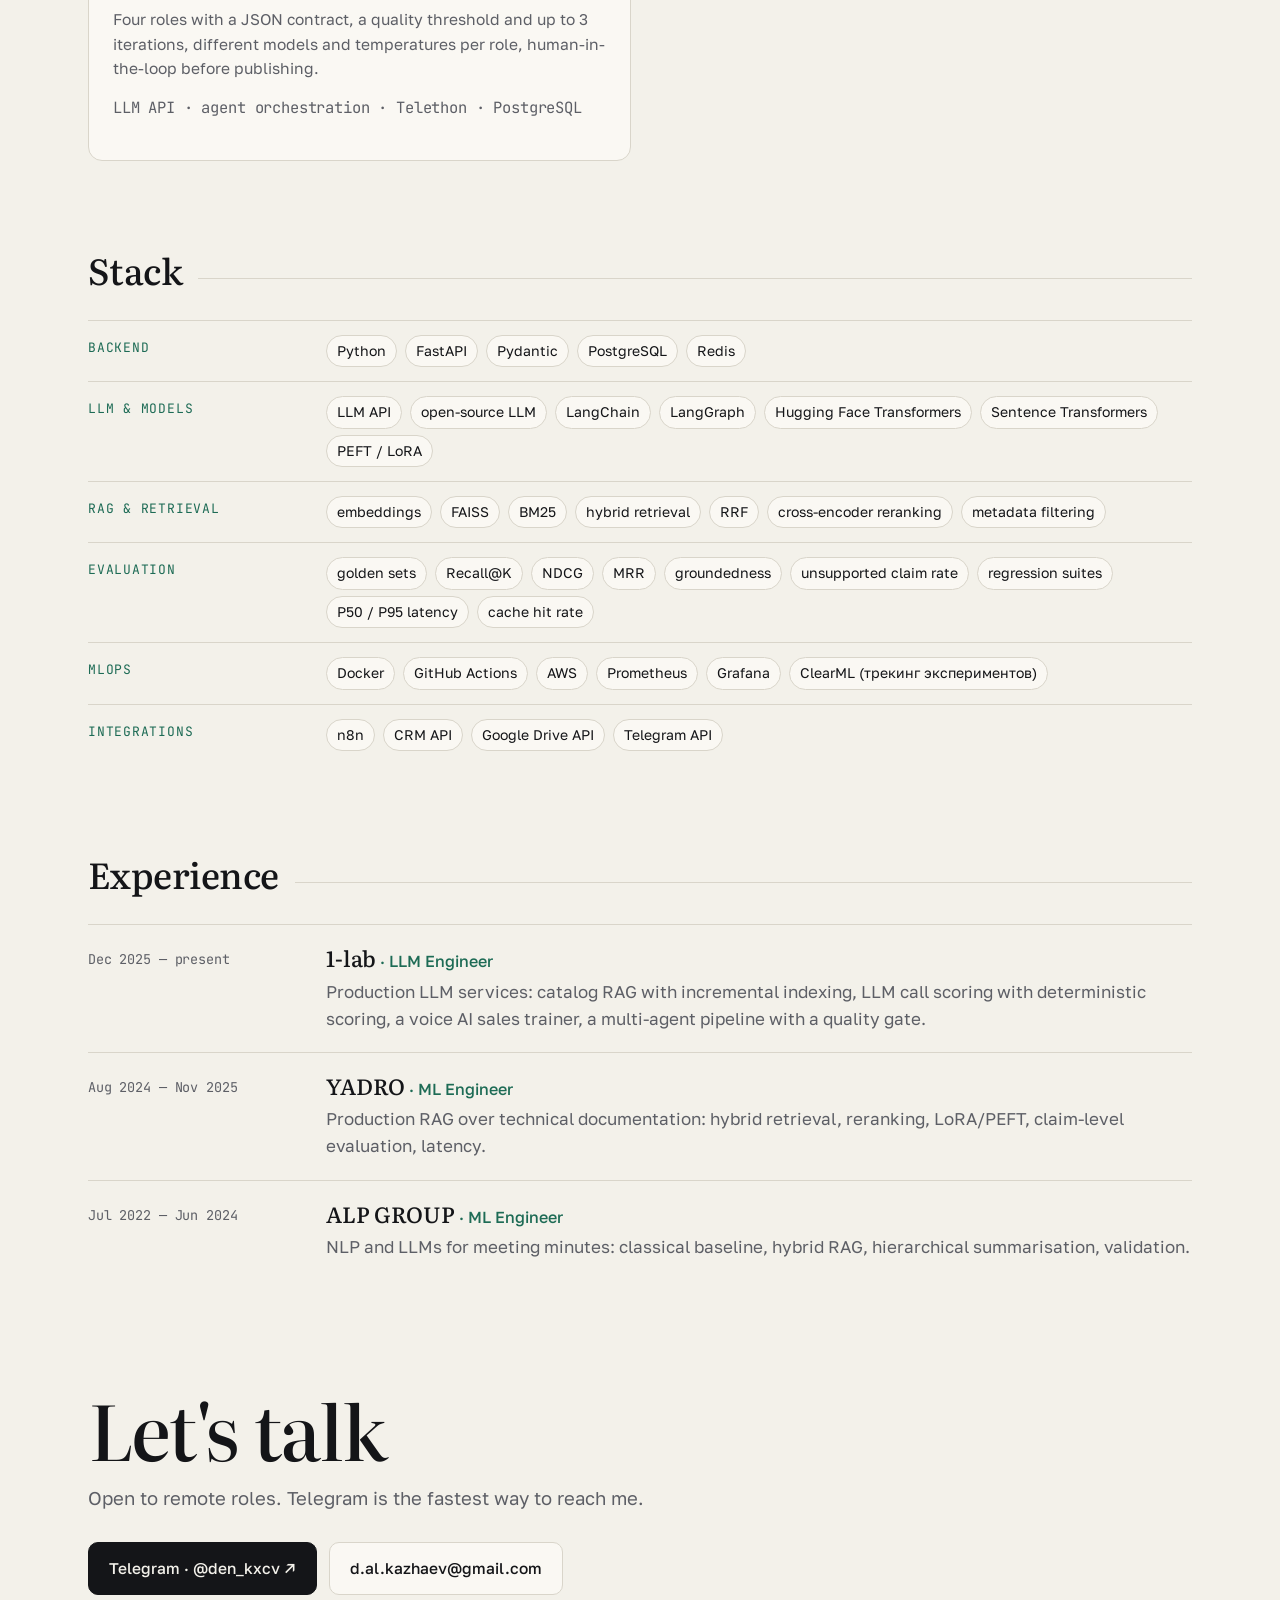
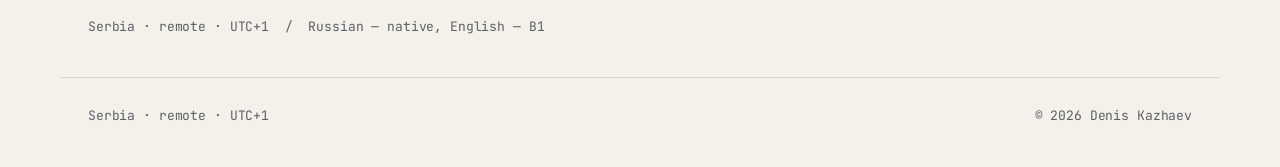
==== commit c15cc448: "Update site" ====
--- a/en/index.html
+++ b/en/index.html
@@ -124,7 +124,27 @@
     <p class="case-shows"><span class="mono">What it shows →</span> A baseline before the LLM, long-context handling and a validation layer against hallucinations.</p>
     <p class="stackline mono">Python · scikit-learn · Sentence Transformers · FAISS · BM25 · cross-encoder · Pydantic · FastAPI · Docker · GitHub Actions · AWS</p>
   </div>
-</article><h3 class="h3">Also at 1-lab</h3><div class="grid2"><article class="card" id="case-editorial" data-tags=""><h4>Multi-agent pipeline with a quality gate</h4><p>Four roles with a JSON contract, a quality threshold and up to 3 iterations, different models and temperatures per role, human-in-the-loop before publishing.</p><p class="stackline mono">LLM API · agent orchestration · Telethon · PostgreSQL</p></article></div></section><section class="wrap block" id="stack"><h2 class="h2">Stack</h2><dl class="skills"><div class="sk"><dt class="mono">Backend</dt><dd><ul class="tags"><li>Python</li><li>FastAPI</li><li>Pydantic</li><li>PostgreSQL</li><li>Redis</li></ul></dd></div><div class="sk"><dt class="mono">LLM &amp; models</dt><dd><ul class="tags"><li>LLM API</li><li>open-source LLM</li><li>LangChain</li><li>LangGraph</li><li>Hugging Face Transformers</li><li>Sentence Transformers</li><li>PEFT / LoRA</li></ul></dd></div><div class="sk"><dt class="mono">RAG &amp; retrieval</dt><dd><ul class="tags"><li>embeddings</li><li>FAISS</li><li>BM25</li><li>hybrid retrieval</li><li>RRF</li><li>cross-encoder reranking</li><li>metadata filtering</li></ul></dd></div><div class="sk"><dt class="mono">Evaluation</dt><dd><ul class="tags"><li>golden sets</li><li>Recall@K</li><li>NDCG</li><li>MRR</li><li>groundedness</li><li>unsupported claim rate</li><li>regression suites</li><li>P50 / P95 latency</li><li>cache hit rate</li></ul></dd></div><div class="sk"><dt class="mono">MLOps</dt><dd><ul class="tags"><li>Docker</li><li>GitHub Actions</li><li>AWS</li><li>Prometheus</li><li>Grafana</li><li>ClearML (трекинг экспериментов)</li></ul></dd></div><div class="sk"><dt class="mono">Integrations</dt><dd><ul class="tags"><li>n8n</li><li>CRM API</li><li>Google Drive API</li><li>Telegram API</li></ul></dd></div></dl></section><section class="wrap block" id="experience"><h2 class="h2">Experience</h2><ol class="timeline"><li><span class="period mono">Dec 2025 — present</span><div><h4>1-lab <span class="role">· LLM Engineer</span></h4><p>Production LLM services: catalog RAG with incremental indexing, LLM call scoring with deterministic scoring, a multi-agent pipeline with a quality gate.</p></div></li><li><span class="period mono">Aug 2024 — Nov 2025</span><div><h4>YADRO <span class="role">· ML Engineer</span></h4><p>Production RAG over technical documentation: hybrid retrieval, reranking, LoRA/PEFT, claim-level evaluation, latency.</p></div></li><li><span class="period mono">Jul 2022 — Jun 2024</span><div><h4>ALP GROUP <span class="role">· ML Engineer</span></h4><p>NLP and LLMs for meeting minutes: classical baseline, hybrid RAG, hierarchical summarisation, validation.</p></div></li></ol></section>
+</article>
+<article class="case" data-tags="" id="case-ml-trainer">
+  <div class="case-head">
+    <span class="case-num">05</span>
+    <div>
+      <p class="case-client mono">1-lab · LLM Engineer · sales teams of 20+ people</p>
+      <h3>Voice AI sales trainer</h3>
+    </div>
+  </div>
+  <div class="case-body">
+    <div class="case-problem"><h5 class="mono">Problem</h5><p>Salespeople practise on real leads and lose them, a coach needs scheduling, and the head of sales can&#x27;t train everyone. The goal: voice practice at any time, with a score you can trust.</p></div>
+    
+    <div class="case-cols">
+      <div><h5 class="mono">What I built</h5><ul><li>A realtime voice agent plays the customer: objects, interrupts and never volunteers their needs.</li><li>After the call the LLM answers checklist questions over the transcript; the final score is computed in code from criterion weights.</li><li>An AI coach reads the salesperson&#x27;s history and generates the next customer around their weakest criteria, without repeating scenarios.</li><li>The review and recording go to the manager&#x27;s sheet and the admin panel, plus spoken feedback “from the manager”.</li></ul></div>
+      <div><h5 class="mono">Engineering decisions</h5><ul><li>The same checklist and scoring as the LLM scoring of real calls: you can see whether a skill transfers from simulation to sales.</li><li>The model never gives the final score: only binary answers per criterion, so the score is deterministic and comparable across attempts.</li><li>The voice widget page is served by a separate static container and the API only handles /api via Traefik: the API framework&#x27;s response headers dropped the voice session within a second.</li></ul></div>
+    </div>
+    <div class="case-result"><h5 class="mono">Result</h5><p>A 10–20 minute session at any time, with no coach and no risk to real leads; the head of sales sees each person&#x27;s progress per criterion.</p></div>
+    <p class="case-shows"><span class="mono">What it shows →</span> A realtime voice LLM product and a training ↔ quality-control loop built on one scoring methodology.</p>
+    <p class="stackline mono">ElevenLabs Conversational AI · LLM API · Pydantic · Python · FastAPI · Traefik · Docker · Google Sheets API</p>
+  </div>
+</article><h3 class="h3">Also at 1-lab</h3><div class="grid2"><article class="card" id="case-editorial" data-tags=""><h4>Multi-agent pipeline with a quality gate</h4><p>Four roles with a JSON contract, a quality threshold and up to 3 iterations, different models and temperatures per role, human-in-the-loop before publishing.</p><p class="stackline mono">LLM API · agent orchestration · Telethon · PostgreSQL</p></article></div></section><section class="wrap block" id="stack"><h2 class="h2">Stack</h2><dl class="skills"><div class="sk"><dt class="mono">Backend</dt><dd><ul class="tags"><li>Python</li><li>FastAPI</li><li>Pydantic</li><li>PostgreSQL</li><li>Redis</li></ul></dd></div><div class="sk"><dt class="mono">LLM &amp; models</dt><dd><ul class="tags"><li>LLM API</li><li>open-source LLM</li><li>LangChain</li><li>LangGraph</li><li>Hugging Face Transformers</li><li>Sentence Transformers</li><li>PEFT / LoRA</li></ul></dd></div><div class="sk"><dt class="mono">RAG &amp; retrieval</dt><dd><ul class="tags"><li>embeddings</li><li>FAISS</li><li>BM25</li><li>hybrid retrieval</li><li>RRF</li><li>cross-encoder reranking</li><li>metadata filtering</li></ul></dd></div><div class="sk"><dt class="mono">Evaluation</dt><dd><ul class="tags"><li>golden sets</li><li>Recall@K</li><li>NDCG</li><li>MRR</li><li>groundedness</li><li>unsupported claim rate</li><li>regression suites</li><li>P50 / P95 latency</li><li>cache hit rate</li></ul></dd></div><div class="sk"><dt class="mono">MLOps</dt><dd><ul class="tags"><li>Docker</li><li>GitHub Actions</li><li>AWS</li><li>Prometheus</li><li>Grafana</li><li>ClearML (трекинг экспериментов)</li></ul></dd></div><div class="sk"><dt class="mono">Integrations</dt><dd><ul class="tags"><li>n8n</li><li>CRM API</li><li>Google Drive API</li><li>Telegram API</li></ul></dd></div></dl></section><section class="wrap block" id="experience"><h2 class="h2">Experience</h2><ol class="timeline"><li><span class="period mono">Dec 2025 — present</span><div><h4>1-lab <span class="role">· LLM Engineer</span></h4><p>Production LLM services: catalog RAG with incremental indexing, LLM call scoring with deterministic scoring, a voice AI sales trainer, a multi-agent pipeline with a quality gate.</p></div></li><li><span class="period mono">Aug 2024 — Nov 2025</span><div><h4>YADRO <span class="role">· ML Engineer</span></h4><p>Production RAG over technical documentation: hybrid retrieval, reranking, LoRA/PEFT, claim-level evaluation, latency.</p></div></li><li><span class="period mono">Jul 2022 — Jun 2024</span><div><h4>ALP GROUP <span class="role">· ML Engineer</span></h4><p>NLP and LLMs for meeting minutes: classical baseline, hybrid RAG, hierarchical summarisation, validation.</p></div></li></ol></section>
 
 <section class="wrap contact" id="contact">
   <h2>Let&#x27;s talk</h2>
